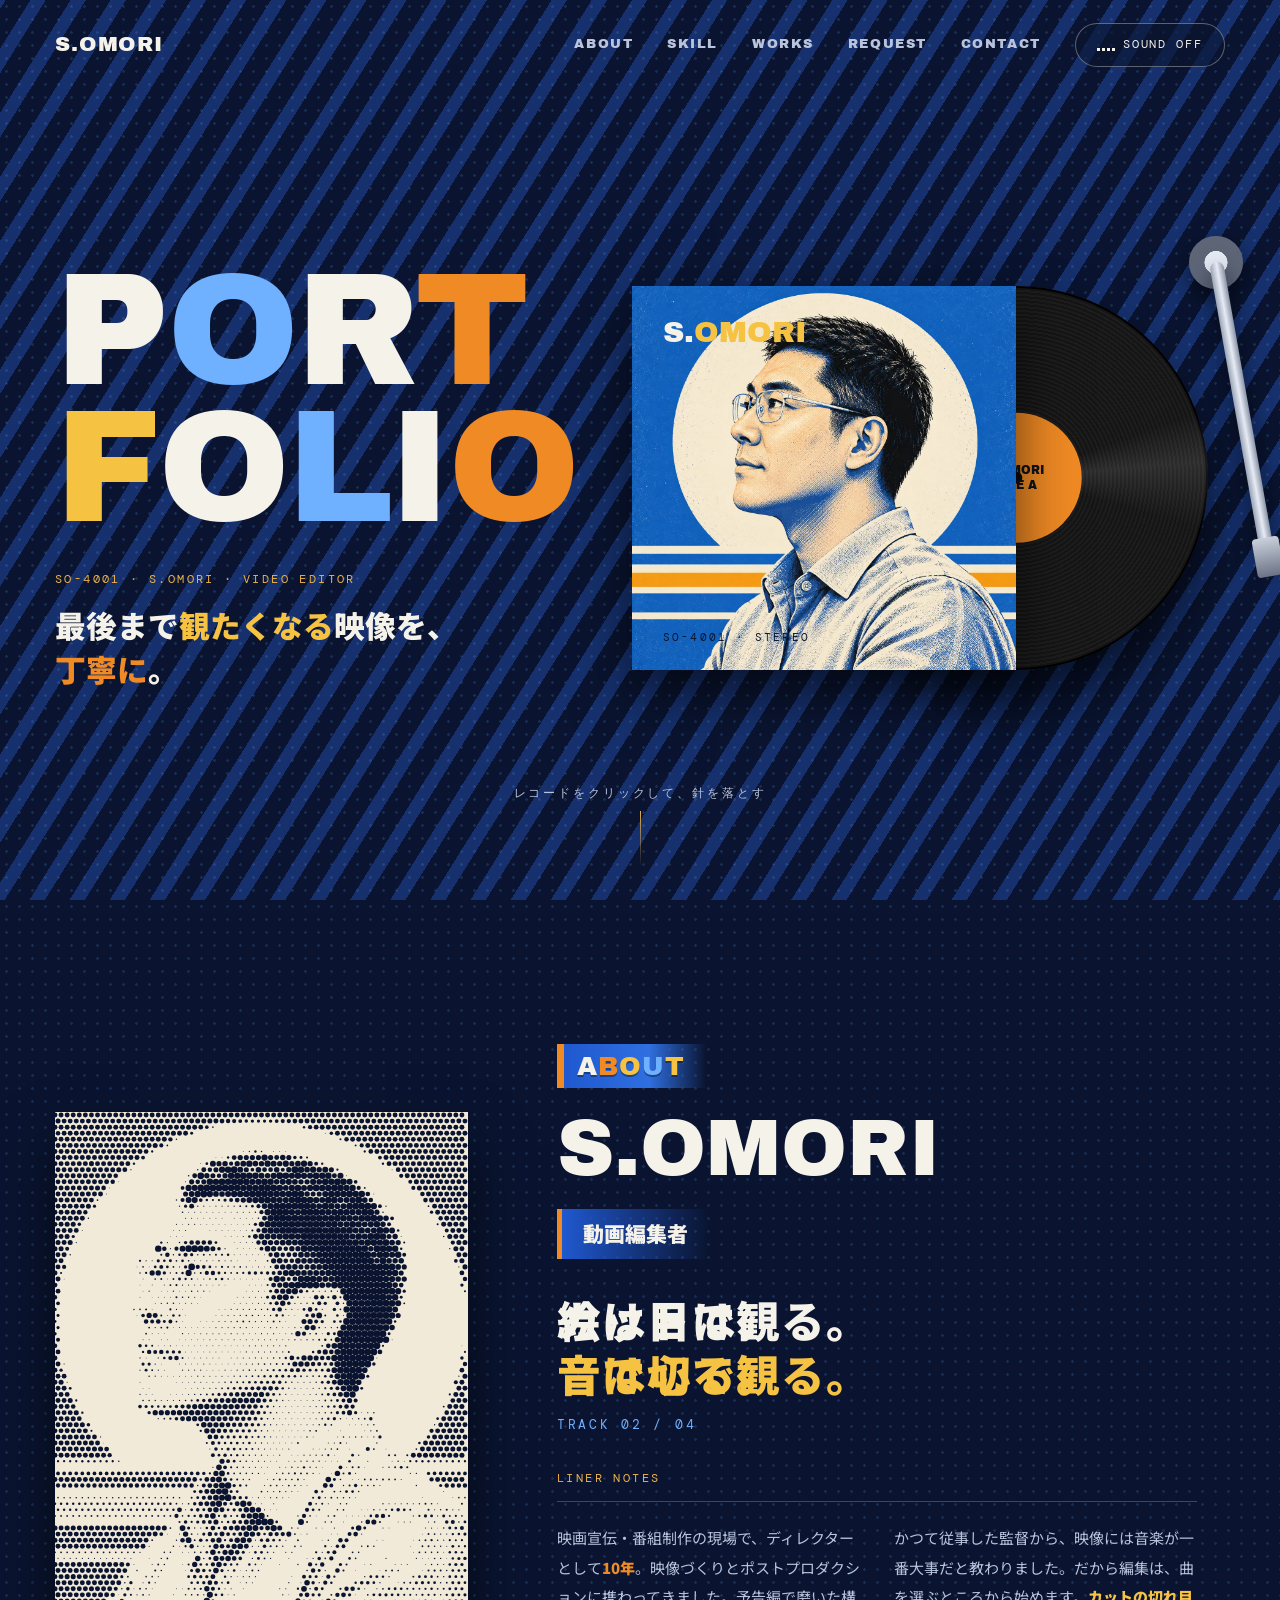
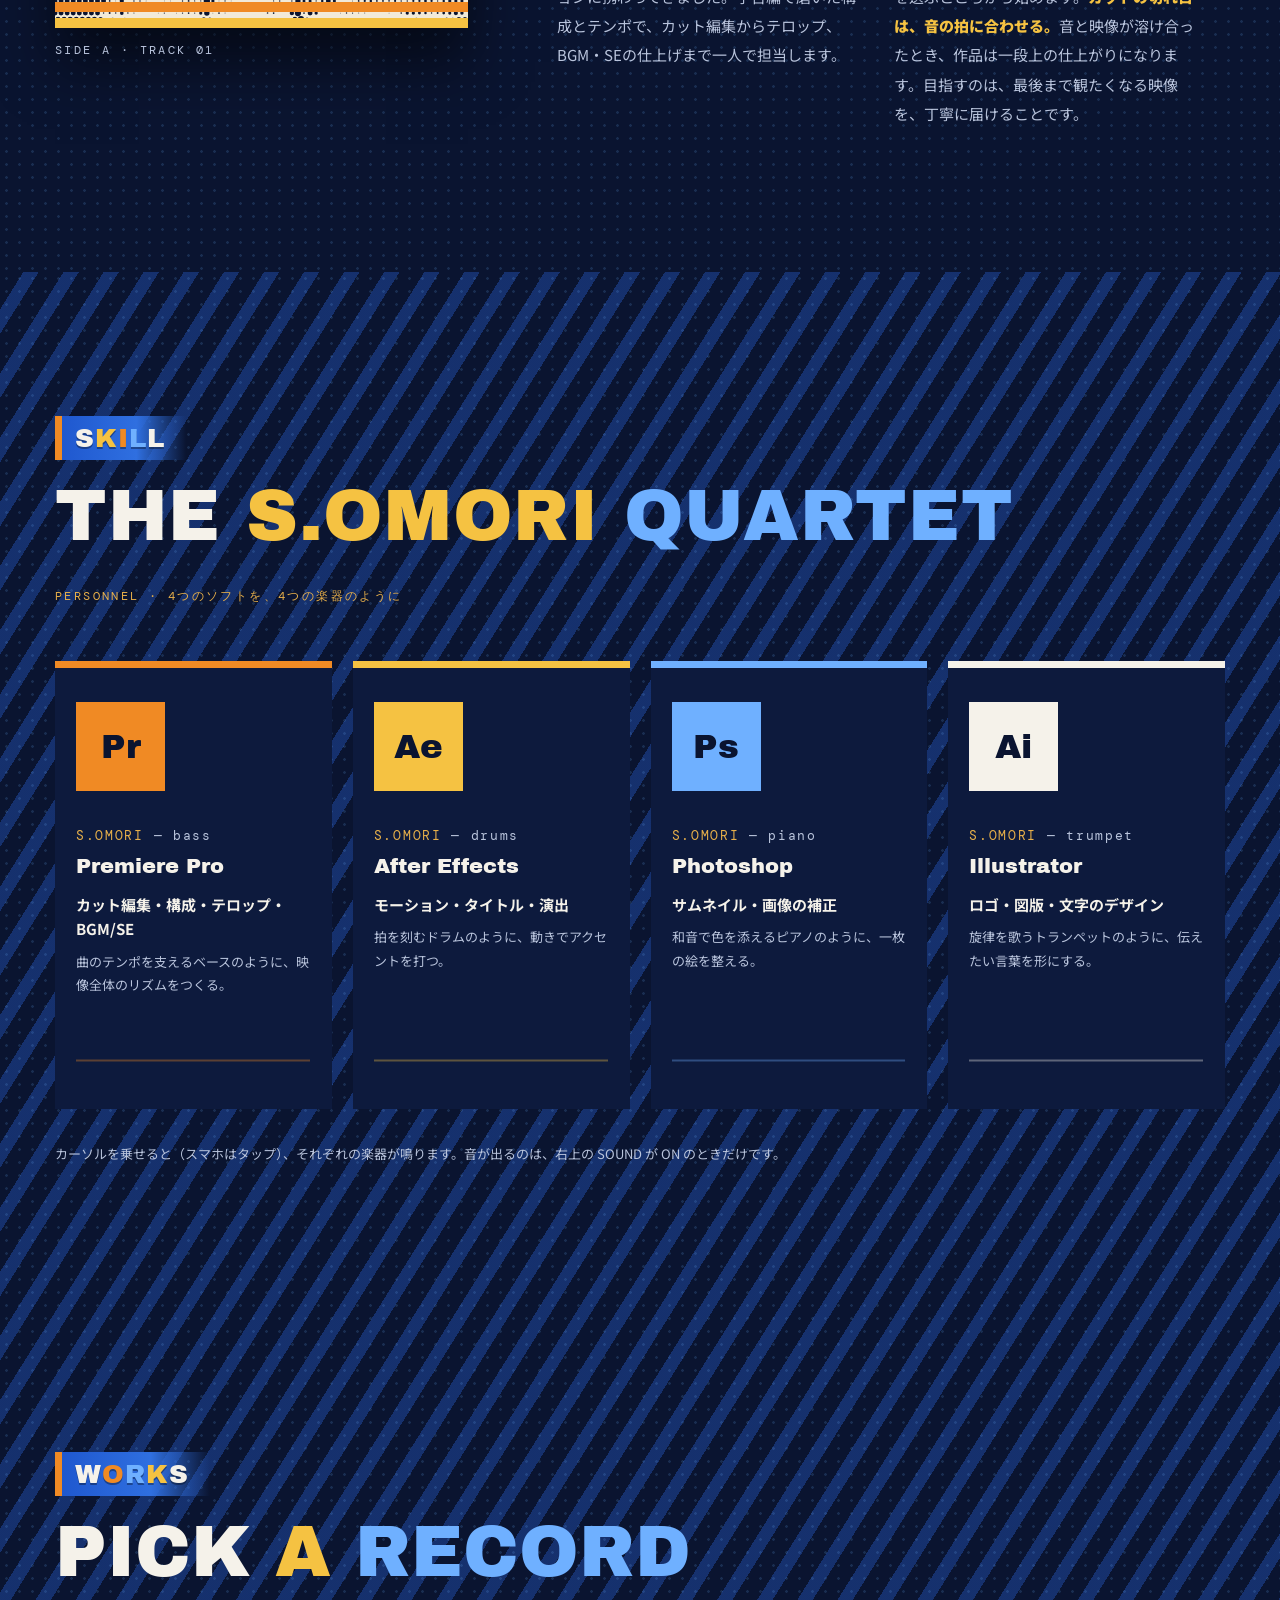
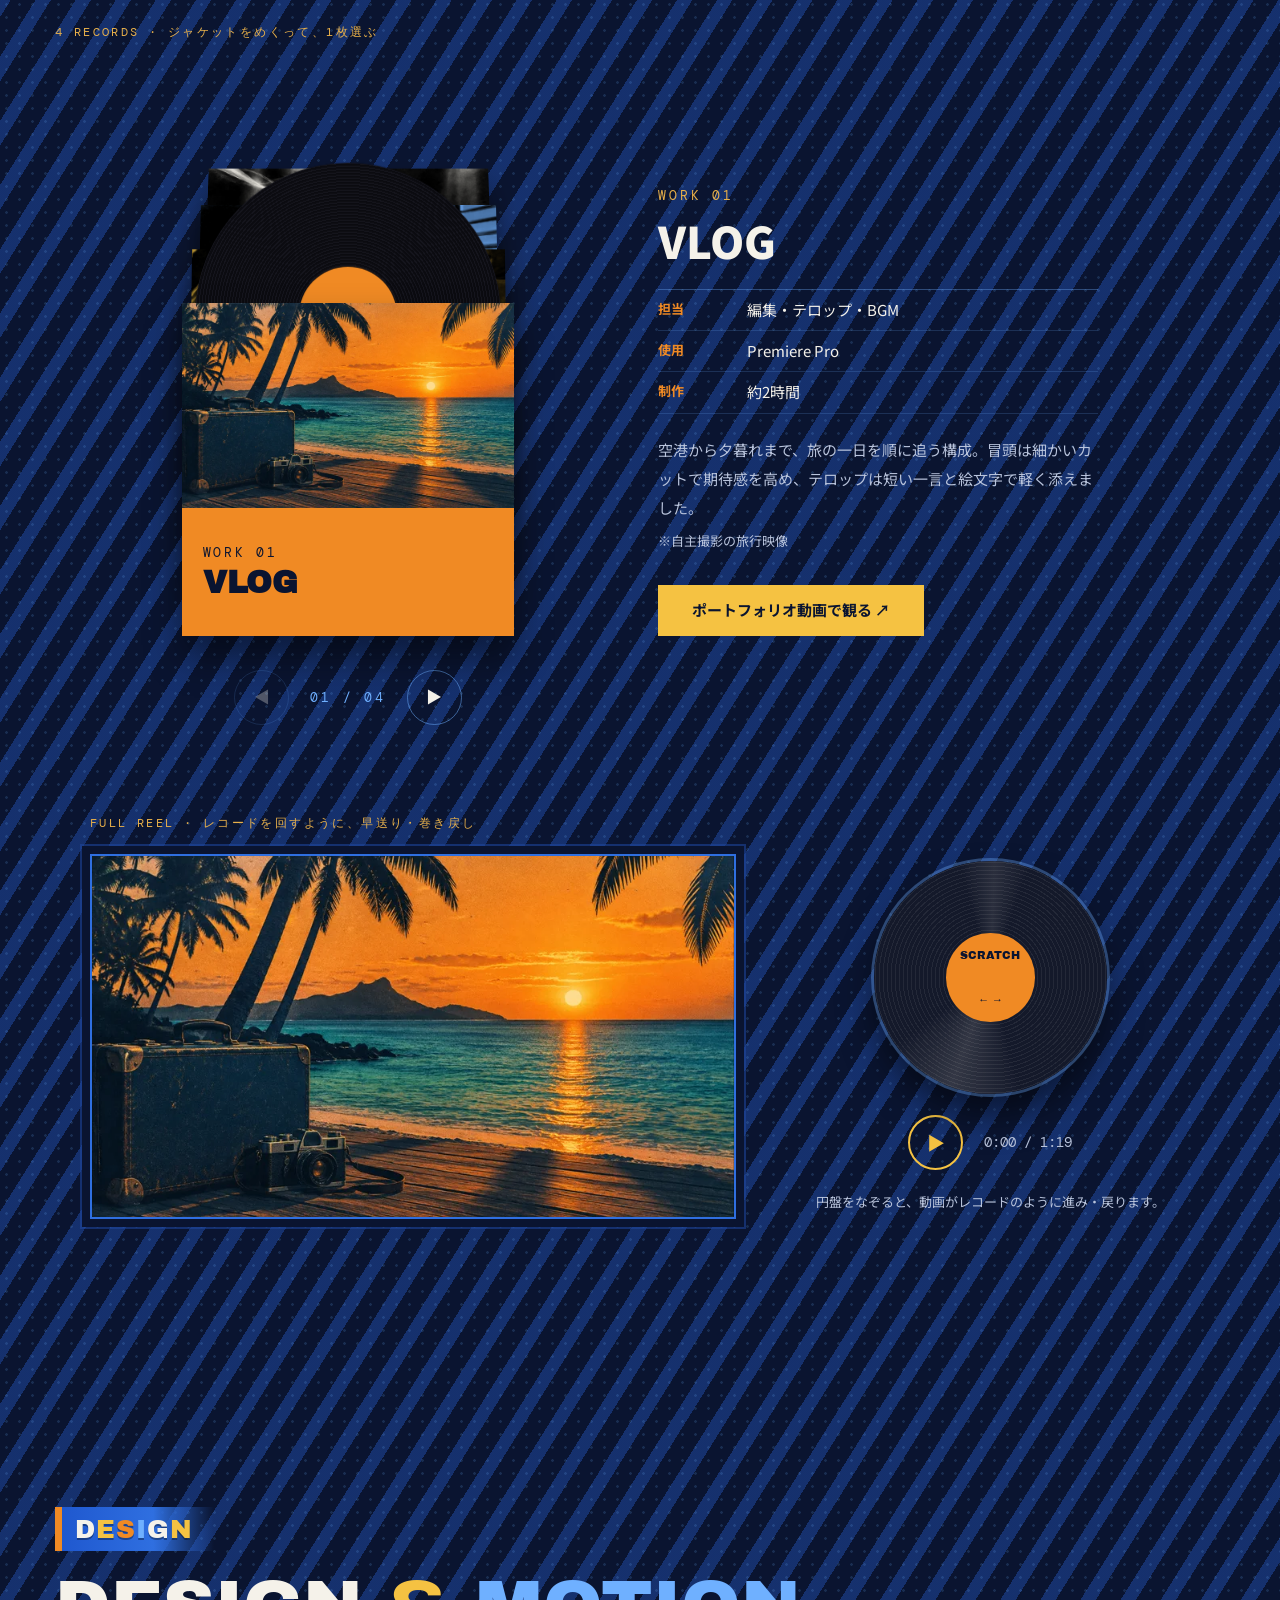
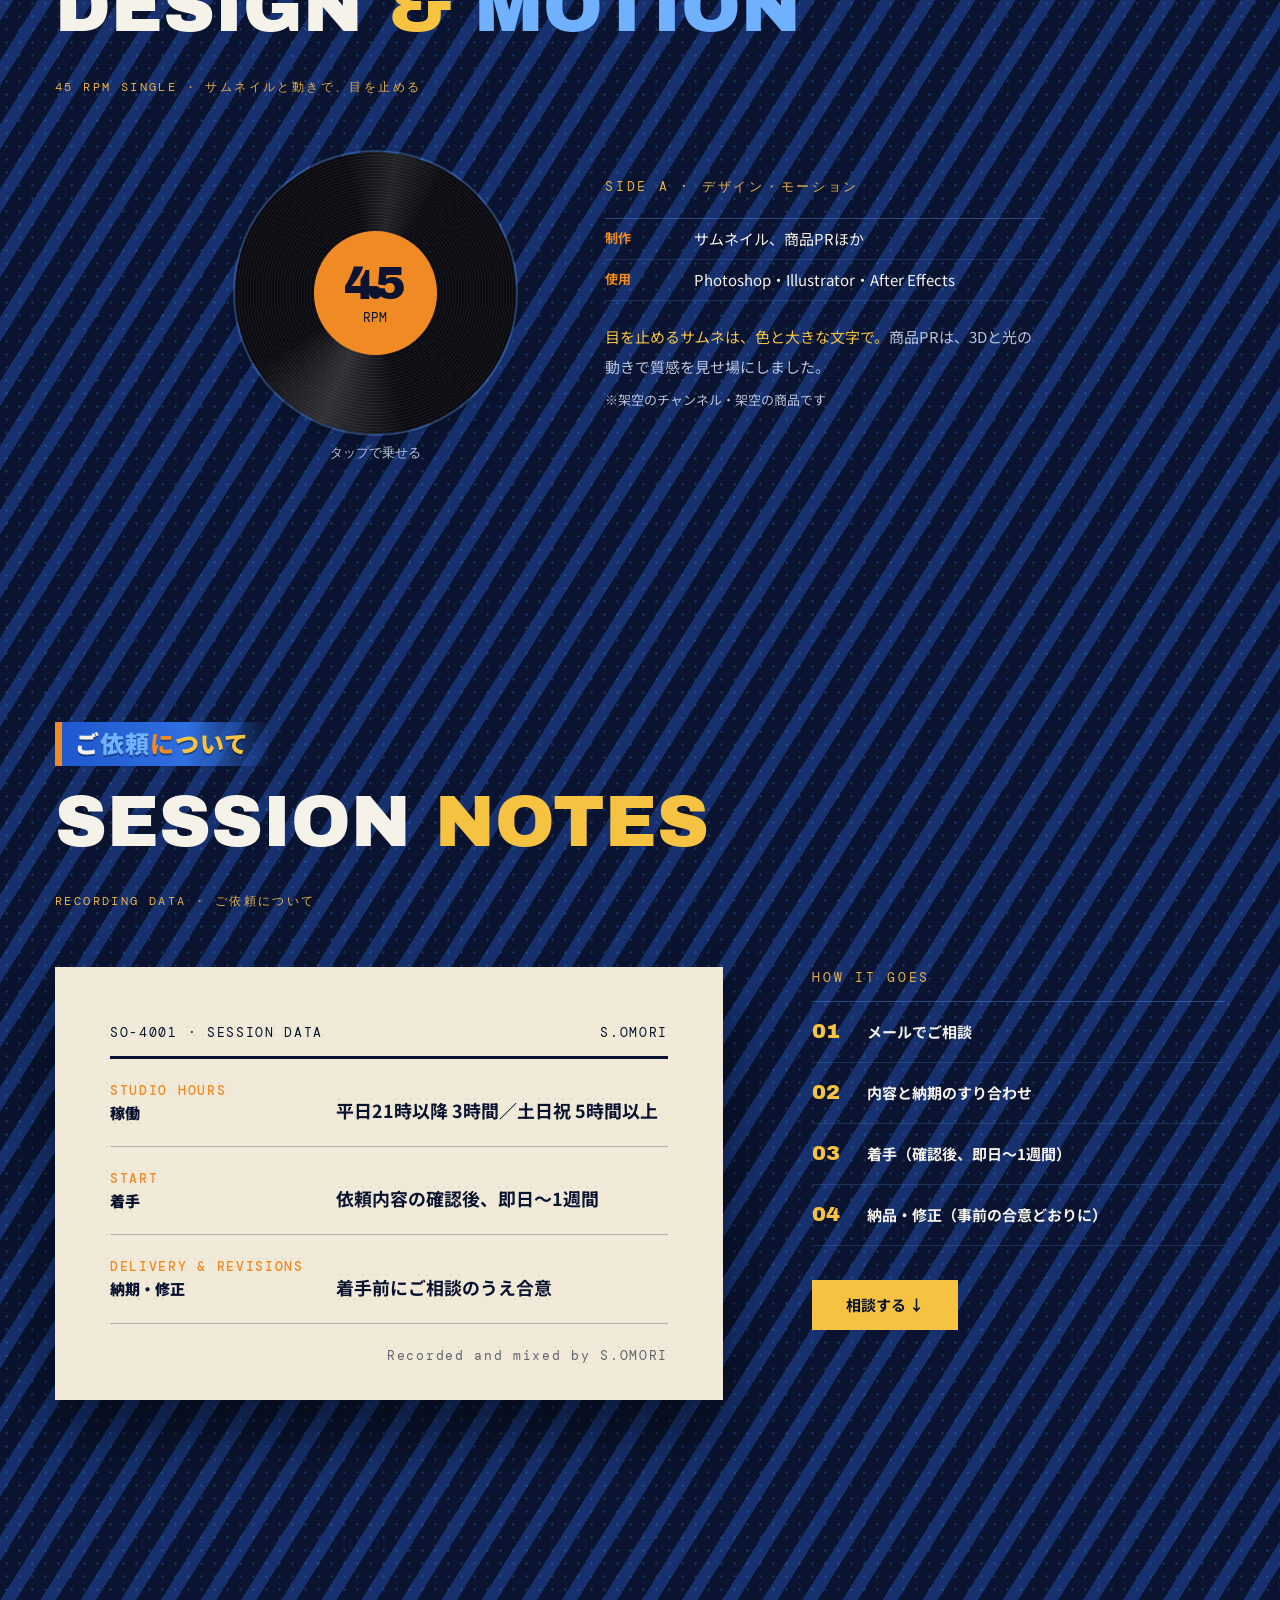
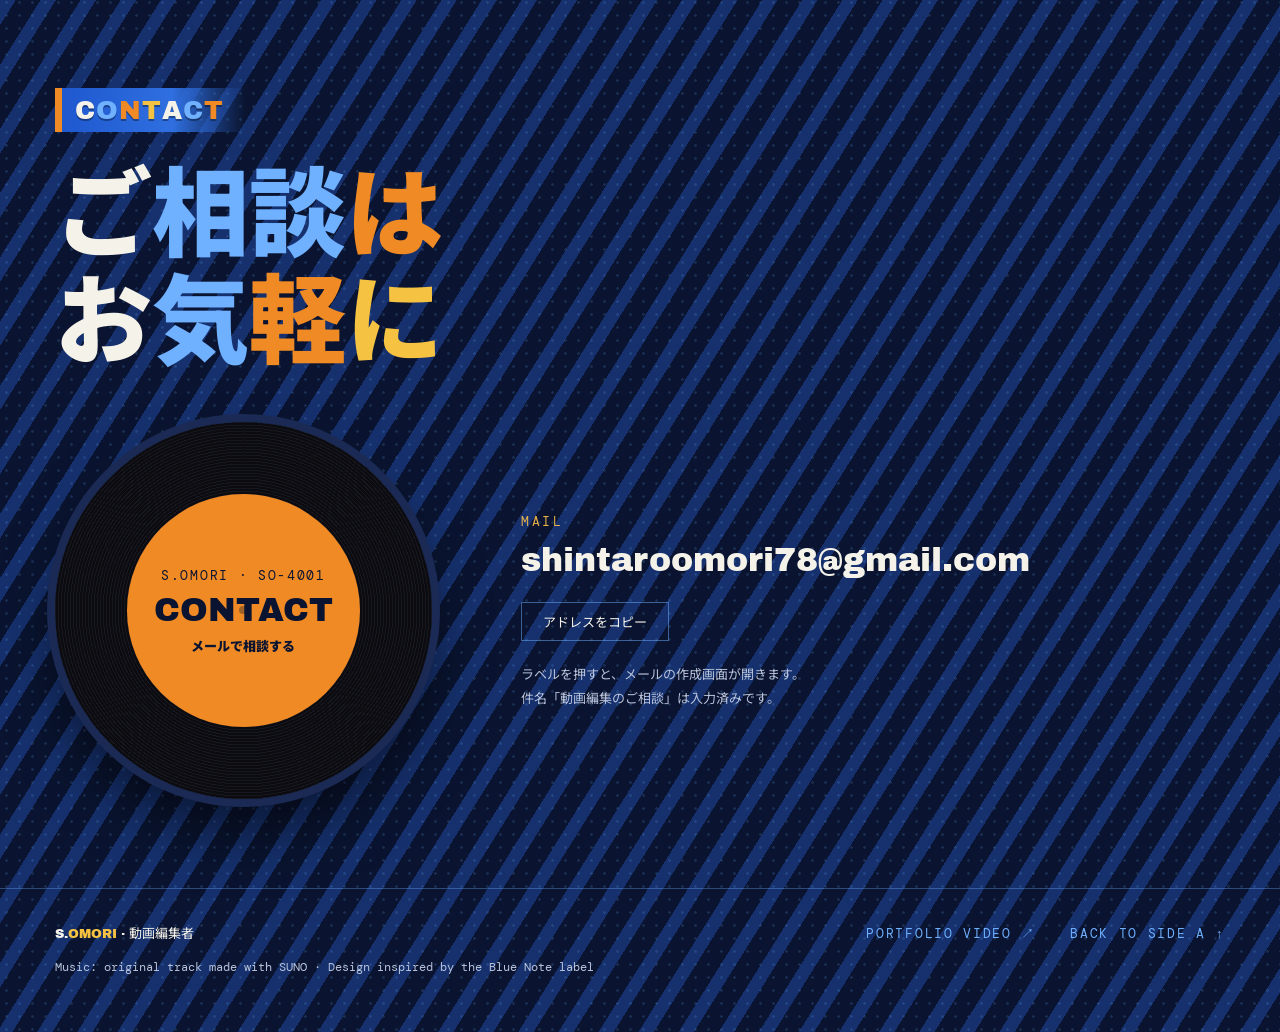
==== needle/index.html @ 0d4b5bd5 "needle: add CONTACT, a record label that turns once and opens the mail Co-Authored-By: Claude Opus 5" ====
<!doctype html>
<html lang="ja">
<head>
  <meta charset="utf-8">
  <meta name="viewport" content="width=device-width, initial-scale=1">
  <title>S.OMORI — Drop the Needle</title>
  <meta name="description" content="動画編集者 S.OMORI のポートフォリオ。針を落として、音楽と一緒にご覧ください。">
  <link rel="preconnect" href="https://fonts.googleapis.com">
  <link rel="preconnect" href="https://fonts.gstatic.com" crossorigin>
  <link href="https://fonts.googleapis.com/css2?family=Archivo+Black&family=Noto+Sans+JP:wght@500;700;900&family=DM+Mono:wght@500&display=swap" rel="stylesheet">
  <link rel="stylesheet" href="styles.css">
  <script type="module" src="needle.js"></script>
</head>
<body>

  <header class="site-header">
    <a class="logo" href="#top">S.OMORI</a>
    <nav class="nav" aria-label="セクション">
      <a href="#about">ABOUT</a>
      <a href="#skills">SKILL</a>
      <a href="#works">WORKS</a>
      <a href="#request">REQUEST</a>
      <a href="#contact">CONTACT</a>
    </nav>
    <button class="sound" type="button" aria-pressed="false" aria-label="音楽を再生">
      <span class="sound-bars" aria-hidden="true"><i></i><i></i><i></i><i></i></span>
      <span class="sound-label">SOUND OFF</span>
    </button>
  </header>

  <main id="top">
    <section class="hero" aria-labelledby="hero-title">
      <div class="hero-copy">
        <h1 class="title" id="hero-title" aria-label="PORTFOLIO">
          <span class="row">
            <span class="ch w">P</span><span class="ch s">O</span><span class="ch w">R</span><span class="ch o">T</span>
          </span>
          <span class="row">
            <span class="ch y">F</span><span class="ch w">O</span><span class="ch s">L</span><span class="ch w">I</span><span class="ch o">O</span>
          </span>
        </h1>
        <p class="catalog">SO-4001 · S.OMORI · VIDEO EDITOR</p>
        <p class="tagline"><span class="phrase">最後まで</span><span class="phrase y">観たくなる</span><span class="phrase">映像を、</span><span class="phrase"><span class="o">丁寧に</span>。</span></p>
      </div>

      <div class="deck">
        <button class="record" type="button" aria-label="針を落として音楽を再生">
          <span class="vinyl" aria-hidden="true">
            <span class="grooves"></span>
            <span class="label">S.OMORI<br>SIDE A</span>
          </span>
        </button>

        <div class="sleeve" aria-hidden="true">
          <img src="images/portrait.webp" alt="" width="1254" height="1254">
          <span class="sleeve-name"><span class="w">S.</span><span class="y">OMORI</span></span>
          <span class="sleeve-cat">SO-4001 · STEREO</span>
        </div>

        <div class="tonearm" aria-hidden="true">
          <span class="pivot"></span>
          <span class="arm"><span class="head"></span></span>
        </div>
      </div>

      <p class="cue" aria-live="polite">
        <span class="cue-text">レコードをクリックして、針を落とす</span>
        <span class="cue-line" aria-hidden="true"></span>
      </p>
    </section>

        <section id="about" class="about" aria-labelledby="about-title">
      <div class="halftone-wrap">
        <canvas class="halftone" role="img" aria-label="S.OMORIの肖像（網点で描いたもの）"></canvas>
        <p class="side">SIDE A · TRACK 01</p>
      </div>
      <div class="about-copy">
        <p class="tag" aria-hidden="true"><span class="w">A</span><span class="o">B</span><span class="y">O</span><span class="s">U</span><span class="y">T</span></p>
        <h2 class="name" id="about-title">S.OMORI</h2>
        <p class="role">動画編集者</p>
        <div class="credo">
          <ol class="credo-lines">
            <li class="is-on"><span class="w">カットは、</span><span class="y">音で切る。</span></li>
            <li><span class="w">絵は目で観る。</span><span class="y">音は心で観る。</span></li>
            <li><span class="w">音が鳴った瞬間、</span><span class="y">映像は動き出す。</span></li>
            <li><span class="w">いい映像は、</span><span class="y">目を閉じても伝わる。</span></li>
          </ol>
          <p class="credo-count" aria-hidden="true">TRACK <span class="credo-now">01</span> / 04</p>
        </div>
        <p class="catalog">LINER NOTES</p>
        <div class="notes">
          <p>映画宣伝・番組制作の現場で、ディレクターとして<strong class="o">10年</strong>。映像づくりとポストプロダクションに携わってきました。予告編で磨いた構成とテンポで、カット編集からテロップ、BGM・SEの仕上げまで一人で担当します。</p>
          <p>かつて従事した監督から、映像には音楽が一番大事だと教わりました。だから編集は、曲を選ぶところから始めます。<strong class="y">カットの切れ目は、音の拍に合わせる。</strong>音と映像が溶け合ったとき、作品は一段上の仕上がりになります。目指すのは、最後まで観たくなる映像を、丁寧に届けることです。</p>
        </div>
      </div>
    </section>
    <section id="skills" class="quartet" aria-labelledby="quartet-title">
      <p class="tag" aria-hidden="true"><span class="w">S</span><span class="y">K</span><span class="o">I</span><span class="s">L</span><span class="w">L</span></p>
      <h2 class="quartet-title" id="quartet-title"><span class="w">THE</span> <span class="y">S.OMORI</span> <span class="s">QUARTET</span></h2>
      <p class="catalog">PERSONNEL · 4つのソフトを、4つの楽器のように</p>

      <ul class="players">
        <li class="player" tabindex="0" data-voice="bass">
          <span class="badge">Pr</span>
          <span class="credit">S.OMORI <span class="instr">— bass</span></span>
          <span class="tool">Premiere Pro</span>
          <span class="part">カット編集・構成・テロップ・BGM/SE</span>
          <span class="part-note">曲のテンポを支えるベースのように、映像全体のリズムをつくる。</span>
          <canvas class="wave" aria-hidden="true"></canvas>
        </li>
        <li class="player" tabindex="0" data-voice="drums">
          <span class="badge">Ae</span>
          <span class="credit">S.OMORI <span class="instr">— drums</span></span>
          <span class="tool">After Effects</span>
          <span class="part">モーション・タイトル・演出</span>
          <span class="part-note">拍を刻むドラムのように、動きでアクセントを打つ。</span>
          <canvas class="wave" aria-hidden="true"></canvas>
        </li>
        <li class="player" tabindex="0" data-voice="piano">
          <span class="badge">Ps</span>
          <span class="credit">S.OMORI <span class="instr">— piano</span></span>
          <span class="tool">Photoshop</span>
          <span class="part">サムネイル・画像の補正</span>
          <span class="part-note">和音で色を添えるピアノのように、一枚の絵を整える。</span>
          <canvas class="wave" aria-hidden="true"></canvas>
        </li>
        <li class="player" tabindex="0" data-voice="horn">
          <span class="badge">Ai</span>
          <span class="credit">S.OMORI <span class="instr">— trumpet</span></span>
          <span class="tool">Illustrator</span>
          <span class="part">ロゴ・図版・文字のデザイン</span>
          <span class="part-note">旋律を歌うトランペットのように、伝えたい言葉を形にする。</span>
          <canvas class="wave" aria-hidden="true"></canvas>
        </li>
      </ul>
      <p class="quartet-hint">カーソルを乗せると（スマホはタップ）、それぞれの楽器が鳴ります。音が出るのは、右上の SOUND が ON のときだけです。</p>
    </section>
    <section id="works" class="works" aria-labelledby="works-title">
      <p class="tag" aria-hidden="true"><span class="w">W</span><span class="o">O</span><span class="s">R</span><span class="y">K</span><span class="w">S</span></p>
      <h2 class="works-title" id="works-title"><span class="w">PICK</span> <span class="y">A</span> <span class="s">RECORD</span></h2>
      <p class="catalog">4 RECORDS · ジャケットをめくって、1枚選ぶ</p>

      <div class="works-body">
        <div class="crate">
          <div class="bin" tabindex="0" aria-label="作品のレコード棚。左右の矢印キーでめくれます">
          <button class="jacket" type="button" style="--c: var(--orange)" aria-controls="work-info" aria-label="WORK 01 VLOGを選ぶ">
            <span class="disc" aria-hidden="true"><span class="disc-label">01</span></span>
            <span class="jacket-face">
              <span class="jacket-art"><img src="images/work-01.webp" alt="" width="800" height="494" loading="lazy"></span>
              <span class="jacket-type"><span class="jacket-no">WORK 01</span><span class="jacket-title">VLOG</span></span>
            </span>
          </button>
          <button class="jacket" type="button" style="--c: var(--yellow)" aria-controls="work-info" aria-label="WORK 02 縦型ショートを選ぶ">
            <span class="disc" aria-hidden="true"><span class="disc-label">02</span></span>
            <span class="jacket-face">
              <span class="jacket-art"><img src="images/work-02.webp" alt="" width="800" height="494" loading="lazy"></span>
              <span class="jacket-type"><span class="jacket-no">WORK 02</span><span class="jacket-title">縦型ショート</span></span>
            </span>
          </button>
          <button class="jacket" type="button" style="--c: var(--sky)" aria-controls="work-info" aria-label="WORK 03 ビジネス解説を選ぶ">
            <span class="disc" aria-hidden="true"><span class="disc-label">03</span></span>
            <span class="jacket-face">
              <span class="jacket-art"><img src="images/work-03.webp" alt="" width="800" height="494" loading="lazy"></span>
              <span class="jacket-type"><span class="jacket-no">WORK 03</span><span class="jacket-title">ビジネス解説</span></span>
            </span>
          </button>
          <button class="jacket" type="button" style="--c: var(--white)" aria-controls="work-info" aria-label="SIDE B Fuuを選ぶ">
            <span class="disc" aria-hidden="true"><span class="disc-label">B</span></span>
            <span class="jacket-face">
              <span class="jacket-art"><img src="images/work-04.webp" alt="" width="800" height="494" loading="lazy"></span>
              <span class="jacket-type"><span class="jacket-no">SIDE B · MUSIC</span><span class="jacket-title">Fuu</span></span>
            </span>
          </button>
          </div>
          <div class="crate-nav">
            <button class="crate-btn" type="button" data-step="-1" aria-label="前の作品">◀</button>
            <p class="crate-count" aria-hidden="true"><span class="crate-now">01</span> / 04</p>
            <button class="crate-btn" type="button" data-step="1" aria-label="次の作品">▶</button>
          </div>
        </div>

        <div class="work-info" id="work-info" aria-live="polite">
          <article class="work">
            <p class="work-no">WORK 01</p>
            <h3 class="work-title">VLOG</h3>
            <dl class="work-meta">
              <div><dt>担当</dt><dd>編集・テロップ・BGM</dd></div>
              <div><dt>使用</dt><dd>Premiere Pro</dd></div>
              <div><dt>制作</dt><dd>約2時間</dd></div>
            </dl>
            <p class="work-comment">空港から夕暮れまで、旅の一日を順に追う構成。冒頭は細かいカットで期待感を高め、テロップは短い一言と絵文字で軽く添えました。</p>
            <p class="work-note">※自主撮影の旅行映像</p>
            <a class="work-link" href="https://youtu.be/6_9yEwsXHRM" target="_blank" rel="noopener">ポートフォリオ動画で観る ↗</a>
          </article>
          <article class="work" hidden>
            <p class="work-no">WORK 02</p>
            <h3 class="work-title">縦型ショート</h3>
            <dl class="work-meta">
              <div><dt>担当</dt><dd>編集・テロップ・SE</dd></div>
              <div><dt>使用</dt><dd>Premiere Pro・After Effects</dd></div>
              <div><dt>制作</dt><dd>約1時間</dd></div>
            </dl>
            <p class="work-comment">冒頭で結果を見せ、約3秒ごとにカットを切り替えて離脱を防ぐ構成。字幕は大きく、動きに合わせた効果音で目を止めます。</p>
            <p class="work-note">※架空のチャンネルです</p>
            <a class="work-link" href="https://youtu.be/6_9yEwsXHRM" target="_blank" rel="noopener">ポートフォリオ動画で観る ↗</a>
          </article>
          <article class="work" hidden>
            <p class="work-no">WORK 03</p>
            <h3 class="work-title">ビジネス解説</h3>
            <dl class="work-meta">
              <div><dt>担当</dt><dd>構成・図解・編集・テロップ</dd></div>
              <div><dt>使用</dt><dd>Photoshop・Premiere Pro</dd></div>
              <div><dt>制作</dt><dd>約1時間</dd></div>
            </dl>
            <p class="work-comment">結論→3つのポイント→まとめの順に、図を1つずつ動かして理解の負担を減らす設計。話者を画面に置き、信頼感と間を出しました。</p>
            <p class="work-note">※架空のチャンネルです／図解は自作</p>
            <a class="work-link" href="https://youtu.be/6_9yEwsXHRM" target="_blank" rel="noopener">ポートフォリオ動画で観る ↗</a>
          </article>
          <article class="work" hidden>
            <p class="work-no">SIDE B · MUSIC CHANNEL</p>
            <h3 class="work-title">Fuu</h3>
            <dl class="work-meta">
              <div><dt>内容</dt><dd>オリジナル楽曲の音楽チャンネル</dd></div>
              <div><dt>担当</dt><dd>運営・サムネイル・映像</dd></div>
            </dl>
            <p class="work-comment">曲ごとにサムネイルと映像を作り、公開しています。数を重ねながら、一覧で見たときの統一感を保つ型づくりを続けています。</p>
            <p class="work-note">※自分で運営しているチャンネルです</p>
            <a class="work-link" href="https://www.youtube.com/@fuu_music" target="_blank" rel="noopener">チャンネルを見る ↗</a>
          </article>
        </div>
      </div>

      <div class="reel" aria-labelledby="reel-title">
        <p class="catalog" id="reel-title">FULL REEL · レコードを回すように、早送り・巻き戻し</p>
        <div class="reel-body">
          <div class="reel-screen">
            <video class="reel-video" src="video/portfolio-web.mp4" preload="metadata" playsinline></video>
          </div>
          <div class="reel-deck">
            <div class="platter" role="slider" tabindex="0" aria-label="動画の再生位置。ドラッグ、または左右の矢印キーで早送り・巻き戻し" aria-valuemin="0" aria-valuemax="79" aria-valuenow="0">
              <span class="platter-disc" aria-hidden="true">
                <span class="platter-grooves"></span>
                <span class="platter-label">SCRATCH<br><i>←  →</i></span>
              </span>
            </div>
            <div class="reel-ctrl">
              <button class="reel-play" type="button" aria-label="動画を再生">▶</button>
              <span class="reel-time" aria-hidden="true"><span class="reel-now">0:00</span> / <span class="reel-len">1:19</span></span>
            </div>
            <p class="reel-hint">円盤をなぞると、動画がレコードのように進み・戻ります。</p>
          </div>
        </div>
      </div>
    </section>
    <section id="design" class="single" aria-labelledby="single-title">
      <p class="tag" aria-hidden="true"><span class="w">D</span><span class="y">E</span><span class="o">S</span><span class="s">I</span><span class="w">G</span><span class="y">N</span></p>
      <h2 class="single-title" id="single-title"><span class="w">DESIGN</span> <span class="y">&amp;</span> <span class="s">MOTION</span></h2>
      <p class="catalog">45 RPM SINGLE · サムネイルと動きで、目を止める</p>

      <div class="single-body">
        <button class="single-record" type="button" aria-pressed="false" aria-label="シングル盤を乗せて回す">
          <span class="single-shadow" aria-hidden="true"></span>
          <span class="single-disc" aria-hidden="true">
            <span class="single-grooves"></span>
            <span class="single-label"><span class="single-45">45</span><span class="single-rpm">RPM</span><span class="single-hole"></span></span>
          </span>
          <span class="single-cue" aria-hidden="true">タップで乗せる</span>
        </button>

        <div class="single-info">
          <p class="work-no">SIDE A · デザイン・モーション</p>
          <dl class="work-meta">
            <div><dt>制作</dt><dd>サムネイル、商品PRほか</dd></div>
            <div><dt>使用</dt><dd>Photoshop・Illustrator・After Effects</dd></div>
          </dl>
          <p class="work-comment"><span class="y">目を止めるサムネは、色と大きな文字で。</span>商品PRは、3Dと光の動きで質感を見せ場にしました。</p>
          <p class="work-note">※架空のチャンネル・架空の商品です</p>
        </div>
      </div>
    </section>
    <section id="request" class="session" aria-labelledby="session-title">
      <p class="tag tag-jp" aria-hidden="true"><span class="w">ご</span><span class="s">依頼</span><span class="o">に</span><span class="y">ついて</span></p>
      <h2 class="session-title" id="session-title"><span class="w">SESSION</span> <span class="y">NOTES</span></h2>
      <p class="catalog">RECORDING DATA · ご依頼について</p>

      <div class="session-body">
        <div class="paper">
          <div class="paper-head" aria-hidden="true">
            <span>SO-4001 · SESSION DATA</span>
            <span>S.OMORI</span>
          </div>
          <dl class="paper-data">
            <div>
              <dt><span class="paper-en">STUDIO HOURS</span>稼働</dt>
              <dd>平日21時以降 3時間／土日祝 5時間以上</dd>
            </div>
            <div>
              <dt><span class="paper-en">START</span>着手</dt>
              <dd>依頼内容の確認後、即日〜1週間</dd>
            </div>
            <div>
              <dt><span class="paper-en">DELIVERY &amp; REVISIONS</span>納期・修正</dt>
              <dd>着手前にご相談のうえ合意</dd>
            </div>
          </dl>
          <p class="paper-foot">Recorded and mixed by S.OMORI</p>
        </div>

        <div class="session-flow">
          <p class="work-no">HOW IT GOES</p>
          <ol class="flow">
            <li><span class="flow-no">01</span><span class="flow-text">メールでご相談</span></li>
            <li><span class="flow-no">02</span><span class="flow-text">内容と納期のすり合わせ</span></li>
            <li><span class="flow-no">03</span><span class="flow-text">着手（確認後、即日〜1週間）</span></li>
            <li><span class="flow-no">04</span><span class="flow-text">納品・修正（事前の合意どおりに）</span></li>
          </ol>
          <a class="work-link" href="#contact">相談する ↓</a>
        </div>
      </div>
    </section>
    <section id="contact" class="contact" aria-labelledby="contact-title">
      <p class="tag" aria-hidden="true"><span class="w">C</span><span class="s">O</span><span class="o">N</span><span class="y">T</span><span class="w">A</span><span class="s">C</span><span class="o">T</span></p>
      <h2 class="contact-title" id="contact-title">
        <span class="contact-row"><span class="w">ご</span><span class="s">相談</span><span class="o">は</span></span>
        <span class="contact-row"><span class="w">お</span><span class="s">気</span><span class="o">軽</span><span class="y">に</span></span>
      </h2>

      <div class="contact-body">
        <a class="label-btn" href="mailto:shintaroomori78@gmail.com?subject=%E5%8B%95%E7%94%BB%E7%B7%A8%E9%9B%86%E3%81%AE%E3%81%94%E7%9B%B8%E8%AB%87" aria-label="メールで相談する（メールの作成画面が開きます）">
          <span class="label-disc" aria-hidden="true">
            <span class="label-face">
              <span class="label-top">S.OMORI · SO-4001</span>
              <span class="label-main">CONTACT</span>
              <span class="label-sub">メールで相談する</span>
              <span class="label-hole"></span>
            </span>
          </span>
        </a>

        <div class="contact-info">
          <p class="work-no">MAIL</p>
          <p class="contact-mail">shintaroomori78@gmail.com</p>
          <button class="contact-copy" type="button">アドレスをコピー</button>
          <p class="contact-note">ラベルを押すと、メールの作成画面が開きます。<br>件名「動画編集のご相談」は入力済みです。</p>
        </div>
      </div>
    </section>
  </main>

  <footer class="site-footer">
    <p class="footer-name"><span class="w">S.</span><span class="y">OMORI</span> · 動画編集者</p>
    <p class="footer-links">
      <a href="https://youtu.be/6_9yEwsXHRM" target="_blank" rel="noopener">PORTFOLIO VIDEO ↗</a>
      <a href="#top">BACK TO SIDE A ↑</a>
    </p>
    <p class="footer-credit">Music: original track made with SUNO · Design inspired by the Blue Note label</p>
  </footer>

</body>
</html>
---- needle/styles.css ----
/* S.OMORI — Drop the Needle
   Classic: Blue Note sleeve, vinyl, tonearm. Advanced: Web Audio drives the motion.
   Letter colours are the portfolio video's own. Spacing on the golden ratio:
   8 · 13 · 21 · 34 · 55 · 89 · 144 px */

:root {
  --navy: #0a1430;
  --stripe: rgba(31, 72, 160, 0.55);
  --blue: #2f6fe0;
  --white: #f5f2ea;
  --orange: #f08a24;
  --yellow: #f5c242;
  --sky: #6fb0ff;
  --gold: #e8b04a;
  --sub: #b9c4dc;

  --s1: 8px;
  --s2: 13px;
  --s3: 21px;
  --s4: 34px;
  --s5: 55px;
  --s6: 89px;
  --s7: 144px;

  --latin: "Archivo Black", "Noto Sans JP", sans-serif;
  --jp: "Noto Sans JP", sans-serif;
  --mono: "DM Mono", monospace;

  /* 0..1, written by needle.js from the bass of the playing track */
  --beat: 0;
  --size: clamp(240px, 30vw, 440px);
}

*,
*::before,
*::after {
  box-sizing: border-box;
}

html {
  scroll-behavior: smooth;
}

body {
  margin: 0;
  min-height: 100vh;
  color: var(--white);
  font-family: var(--jp);
  line-height: 1.618;
  overflow-x: hidden;
  background:
    radial-gradient(circle, rgba(111, 176, 255, 0.16) 1px, transparent 1.6px) 0 0 / 13px 13px,
    repeating-linear-gradient(-58deg, transparent 0 21px, var(--stripe) 21px 34px),
    var(--navy);
}

img {
  display: block;
  max-width: 100%;
  height: auto;
}

button {
  font: inherit;
  color: inherit;
}

.w { color: var(--white); }
.o { color: var(--orange); }
.y { color: var(--yellow); }
.s { color: var(--sky); }

/* ---------- Header ---------- */
.site-header {
  position: fixed;
  inset: 0 0 auto 0;
  z-index: 20;
  display: flex;
  align-items: center;
  gap: var(--s4);
  padding: var(--s3) var(--s5);
}

.logo {
  margin-right: auto;
  font-family: var(--latin);
  font-size: 21px;
  letter-spacing: 0.04em;
  color: var(--white);
  text-decoration: none;
}

.nav {
  display: flex;
  gap: var(--s4);
}

.nav a {
  font-family: var(--latin);
  font-size: 13px;
  letter-spacing: 0.12em;
  color: var(--sub);
  text-decoration: none;
  padding: var(--s2) 0;
}

.nav a:hover,
.nav a:focus-visible {
  color: var(--orange);
}

/* Sound switch: always visible, off until the needle drops */
.sound {
  display: inline-flex;
  align-items: center;
  gap: var(--s1);
  min-height: 44px;
  padding: 0 var(--s3);
  border: 1px solid rgba(245, 242, 234, 0.35);
  border-radius: 999px;
  background: rgba(10, 20, 48, 0.6);
  font-family: var(--mono);
  font-size: 12px;
  letter-spacing: 0.16em;
  cursor: pointer;
}

.sound[aria-pressed="true"] {
  border-color: var(--orange);
  color: var(--orange);
}

.sound-bars {
  display: inline-flex;
  align-items: flex-end;
  gap: 2px;
  height: 13px;
}

.sound-bars i {
  width: 3px;
  height: 3px;
  background: currentColor;
  transition: height 0.08s linear;
}

.sound[aria-pressed="true"] .sound-bars i:nth-child(1) { height: calc(3px + var(--beat) * 10px); }
.sound[aria-pressed="true"] .sound-bars i:nth-child(2) { height: calc(5px + var(--beat) * 8px); }
.sound[aria-pressed="true"] .sound-bars i:nth-child(3) { height: calc(3px + var(--beat) * 9px); }
.sound[aria-pressed="true"] .sound-bars i:nth-child(4) { height: calc(4px + var(--beat) * 6px); }

/* ---------- Hero ---------- */
.hero {
  position: relative;
  min-height: 100vh;
  min-height: 100svh;
  display: grid;
  grid-template-columns: 1fr 1fr;
  align-items: center;
  gap: var(--s5);
  padding: var(--s7) var(--s5) var(--s6);
  /* the resting tonearm and the record's shadow reach past the deck */
  overflow-x: clip;
}

/* Title: Blue Note-sized letters, each dropped in and playable like a key */
.title {
  margin: 0;
  font-family: var(--latin);
  font-weight: 400;
  font-size: clamp(72px, 12.4vw, 178px);
  line-height: 0.86;
  letter-spacing: -0.02em;
}

.row {
  display: block;
  white-space: nowrap;
}

.ch {
  display: inline-block;
  transform: translateY(calc(var(--beat) * -4px));
  transition: transform 0.45s cubic-bezier(0.34, 1.56, 0.64, 1);
  /* backwards only: once landed, the letter is free for hover and beat motion */
  animation: drop-in 0.9s cubic-bezier(0.34, 1.4, 0.64, 1) backwards;
  animation-delay: calc(var(--i, 0) * 70ms + 200ms);
}

.ch:hover {
  transform: translateY(0.08em);
  transition-duration: 0.12s;
}

@keyframes drop-in {
  from {
    opacity: 0;
    transform: translateY(-0.6em) rotate(-4deg);
  }
}

.catalog {
  margin: var(--s4) 0 0;
  font-family: var(--mono);
  font-size: 12px;
  letter-spacing: 0.2em;
  color: var(--gold);
}

.tagline {
  margin: var(--s2) 0 0;
  font-weight: 900;
  font-size: clamp(21px, 2.4vw, 34px);
  line-height: 1.45;
}

/* break lines only between phrases, never inside a word */
.phrase {
  display: inline-block;
}

/* ---------- Deck: sleeve, record, tonearm ---------- */
.deck {
  position: relative;
  justify-self: center;
  width: calc(var(--size) * 1.618);
  height: var(--size);
}

.sleeve {
  position: absolute;
  left: 0;
  top: 0;
  z-index: 2;
  width: var(--size);
  height: var(--size);
  overflow: hidden;
  background: #1f58cf;
  box-shadow: 0 var(--s3) var(--s5) rgba(0, 0, 0, 0.6);
  /* clicks on the sleeve reach the record tucked behind it */
  pointer-events: none;
}

.sleeve img {
  width: 100%;
  height: 100%;
  object-fit: cover;
}

.sleeve-name {
  position: absolute;
  left: 8%;
  top: 6%;
  font-family: var(--latin);
  font-size: calc(var(--size) * 0.077);
}

.sleeve-cat {
  position: absolute;
  left: 8%;
  bottom: 6%;
  font-family: var(--mono);
  font-size: 11px;
  letter-spacing: 0.2em;
  color: var(--navy);
}

.record {
  position: absolute;
  left: calc(var(--size) * 0.5);
  top: 0;
  z-index: 1;
  width: var(--size);
  height: var(--size);
  padding: 0;
  border: 0;
  border-radius: 50%;
  background: none;
  cursor: pointer;
  transition: transform 0.9s cubic-bezier(0.22, 1, 0.36, 1);
}

.record:focus-visible {
  outline: 3px solid var(--orange);
  outline-offset: 6px;
}

.is-playing .record {
  transform: translateX(calc(var(--size) * 0.12));
}

.vinyl {
  position: absolute;
  inset: 0;
  border-radius: 50%;
  background:
    repeating-radial-gradient(circle, #151515 0 2px, #1d1d1d 2px 4px),
    #121212;
  box-shadow: inset 0 0 0 2px #000, 0 var(--s4) var(--s5) rgba(0, 0, 0, 0.6);
}

/* light catching the grooves; it brightens on the beat */
.grooves {
  position: absolute;
  inset: 0;
  border-radius: 50%;
  background: conic-gradient(from 30deg,
    transparent 0 40deg, rgba(255, 255, 255, 0.14) 55deg, transparent 75deg 210deg,
    rgba(255, 255, 255, 0.1) 230deg, transparent 250deg);
  opacity: calc(0.7 + var(--beat) * 0.6);
}

.label {
  position: absolute;
  left: 50%;
  top: 50%;
  width: 34%;
  height: 34%;
  display: grid;
  place-items: center;
  text-align: center;
  border-radius: 50%;
  background: radial-gradient(circle, #0a0a0a 0 6%, var(--orange) 7%);
  font-family: var(--latin);
  font-size: calc(var(--size) * 0.03);
  line-height: 1.3;
  color: #10131c;
  transform: translate(-50%, -50%) scale(calc(1 + var(--beat) * 0.04));
}

.is-playing .vinyl {
  animation: spin 1.8s linear infinite;
}

@keyframes spin {
  to {
    transform: rotate(360deg);
  }
}

/* Tonearm: rests off the record, swings onto the grooves when playing */
.tonearm {
  position: absolute;
  left: calc(var(--size) * 1.52);
  top: calc(var(--size) * -0.06);
  z-index: 3;
  pointer-events: none;
}

.pivot {
  position: absolute;
  left: calc(var(--size) * -0.07);
  top: calc(var(--size) * -0.07);
  width: calc(var(--size) * 0.14);
  height: calc(var(--size) * 0.14);
  border-radius: 50%;
  background: radial-gradient(circle, #e6ebf5 0 30%, #5d6577 31% 100%);
  box-shadow: 0 var(--s1) var(--s3) rgba(0, 0, 0, 0.5);
}

.arm {
  position: absolute;
  left: calc(var(--size) * -0.018);
  top: 0;
  width: calc(var(--size) * 0.036);
  height: calc(var(--size) * 0.8);
  border-radius: var(--s1);
  background: linear-gradient(90deg, #9aa3b5, #e6ebf5, #8a93a5);
  box-shadow: 0 var(--s1) var(--s3) rgba(0, 0, 0, 0.5);
  transform-origin: 50% 0;
  transform: rotate(-10deg);
  transition: transform 1.2s cubic-bezier(0.22, 1, 0.36, 1);
}

.head {
  position: absolute;
  left: 50%;
  bottom: calc(var(--size) * -0.03);
  width: calc(var(--size) * 0.07);
  height: calc(var(--size) * 0.1);
  border-radius: 4px;
  background: linear-gradient(#c9cfdb, #6b7385);
  transform: translateX(-50%);
}

.is-playing .arm {
  transform: rotate(18deg);
}

/* ---------- Cue ---------- */
.cue {
  position: absolute;
  left: 0;
  right: 0;
  bottom: var(--s4);
  margin: 0;
  display: flex;
  flex-direction: column;
  align-items: center;
  gap: var(--s1);
  font-family: var(--mono);
  font-size: 12px;
  letter-spacing: 0.24em;
  color: var(--sub);
}

.cue-line {
  width: 1px;
  height: var(--s5);
  background: linear-gradient(var(--gold), transparent);
  animation: cue 2.6s ease-in-out infinite;
  transform-origin: top;
}

@keyframes cue {
  0%, 100% { transform: scaleY(0.4); opacity: 0.5; }
  50% { transform: scaleY(1); opacity: 1; }
}

.placeholder {
  min-height: 61.8vh;
}

/* ---------- Chapter tag (portfolio video style) ---------- */
.tag {
  display: inline-flex;
  align-items: center;
  height: 44px;
  margin: 0;
  padding: 0 var(--s3) 0 var(--s2);
  font-family: var(--latin);
  font-size: 26px;
  letter-spacing: 0.04em;
  background: linear-gradient(90deg, #1f58cf, #2f6fe0 60%, rgba(47, 111, 224, 0));
  border-left: 7px solid var(--orange);
  text-shadow: 0 2px 0 rgba(0, 0, 0, 0.35);
}

/* ---------- About: live halftone + liner notes ---------- */
.about {
  display: grid;
  grid-template-columns: 1fr 1.618fr;
  align-items: center;
  gap: var(--s6);
  min-height: 100vh;
  padding: var(--s7) var(--s5);
  /* plain dotted ground so the halftone reads as a print */
  background:
    radial-gradient(circle, rgba(111, 176, 255, 0.16) 1px, transparent 1.6px) 0 0 / 13px 13px,
    var(--navy);
}

.halftone-wrap {
  position: relative;
}

.halftone {
  display: block;
  width: 100%;
  aspect-ratio: 4 / 5;
  box-shadow: 0 var(--s4) var(--s5) rgba(0, 0, 0, 0.55);
  cursor: crosshair;
  touch-action: pan-y;
}

.side {
  margin: var(--s2) 0 0;
  font-family: var(--mono);
  font-size: 12px;
  letter-spacing: 0.2em;
  color: var(--sub);
}

.about-copy {
  max-width: 640px;
}

.name {
  margin: var(--s3) 0 0;
  font-family: var(--latin);
  font-weight: 400;
  font-size: clamp(55px, 6.2vw, 89px);
  line-height: 1;
}

.role {
  display: inline-block;
  margin: var(--s3) 0 0;
  padding: var(--s1) var(--s3);
  font-weight: 900;
  font-size: 21px;
  background: linear-gradient(90deg, #1f58cf, rgba(31, 88, 207, 0));
  border-left: 5px solid var(--orange);
}

.about .catalog {
  margin-top: var(--s4);
}

.notes {
  columns: 2;
  column-gap: var(--s4);
  margin-top: var(--s2);
  padding-top: var(--s3);
  border-top: 1px solid rgba(111, 176, 255, 0.35);
  font-size: 15px;
  line-height: 1.95;
  color: var(--sub);
}

.notes p {
  margin: 0 0 var(--s2);
}

/* The credo: four lines played one after another like tracks on a side.
   All lines share one grid cell, so the block keeps the height of the tallest. */
.credo {
  margin: var(--s4) 0 var(--s3);
}

.credo-lines {
  display: grid;
  margin: 0;
  padding: 0;
  list-style: none;
  font-family: var(--jp);
  font-weight: 900;
  font-size: clamp(30px, 3.4vw, 55px);
  line-height: 1.236;
  letter-spacing: 0.02em;
}

.credo-lines li {
  grid-area: 1 / 1;
  opacity: 0;
  transform: translateY(calc(var(--s2) * -1));
  transition: opacity 0.3s ease, transform 0.3s ease;
}

/* the old line leaves first, then the new one drops in, so they never overlap */
.credo-lines li.is-on {
  opacity: 1;
  transform: none;
  transition-duration: 0.5s;
  transition-delay: 0.3s;
}

.credo-lines span {
  display: block;
}

.credo-lines .y {
  transform: translateY(calc(var(--beat, 0) * -3px));
}

.credo-count {
  margin: var(--s2) 0 0;
  font-family: var(--mono);
  font-size: 13px;
  letter-spacing: 0.21em;
  color: var(--sky);
}

.notes strong {
  font-weight: 900;
}

/* ---------- Skill & tools: the quartet ---------- */
.quartet {
  padding: var(--s7) var(--s5);
}

.quartet-title {
  margin: var(--s3) 0 0;
  font-family: var(--latin);
  font-weight: 400;
  font-size: clamp(34px, 5.6vw, 89px);
  line-height: 1;
  letter-spacing: 0.01em;
}

.quartet-title span {
  display: inline-block;
}

.players {
  display: grid;
  grid-template-columns: repeat(4, minmax(0, 1fr));
  gap: var(--s3);
  margin: var(--s5) 0 0;
  padding: 0;
  list-style: none;
}

/* each card is a back-sleeve credit, 1 : 1.618 */
.player {
  position: relative;
  display: flex;
  flex-direction: column;
  aspect-ratio: 1 / 1.618;
  padding: var(--s4) var(--s3) var(--s3);
  background: #0d1a3d;
  border-top: 7px solid var(--orange);
  outline: none;
  cursor: default;
  transition: transform 0.3s ease, background 0.3s ease;
}

.player:nth-child(2) { border-top-color: var(--yellow); }
.player:nth-child(3) { border-top-color: var(--sky); }
.player:nth-child(4) { border-top-color: var(--white); }

.player:hover,
.player:focus-visible,
.player.is-sounding {
  transform: translateY(calc(var(--s1) * -1));
  background: #13245a;
}

.player:focus-visible {
  box-shadow: 0 0 0 2px var(--sky);
}

.badge {
  display: grid;
  place-items: center;
  width: var(--s6);
  height: var(--s6);
  font-family: var(--latin);
  font-size: 34px;
  color: var(--navy);
  background: var(--white);
}

.player:nth-child(1) .badge { background: var(--orange); }
.player:nth-child(2) .badge { background: var(--yellow); }
.player:nth-child(3) .badge { background: var(--sky); }

.credit {
  margin-top: var(--s4);
  font-family: var(--mono);
  font-size: 13px;
  letter-spacing: 0.13em;
  color: var(--gold);
}

.instr {
  color: var(--sub);
}

.tool {
  margin-top: var(--s1);
  font-family: var(--latin);
  font-size: 21px;
  line-height: 1.236;
}

.part {
  margin-top: var(--s2);
  font-weight: 700;
  font-size: 15px;
  line-height: 1.618;
}

.part-note {
  margin-top: var(--s1);
  font-size: 13px;
  line-height: 1.8;
  color: var(--sub);
}

.wave {
  display: block;
  width: 100%;
  height: var(--s5);
  margin-top: auto;
}

.quartet-hint {
  margin: var(--s4) 0 0;
  font-size: 13px;
  color: var(--sub);
}

/* ---------- Works: the record crate ---------- */
.works {
  --jw: clamp(240px, 26vw, 377px);
  padding: var(--s7) var(--s5);
}

.works-title {
  margin: var(--s3) 0 0;
  font-family: var(--latin);
  font-weight: 400;
  font-size: clamp(34px, 5.6vw, 89px);
  line-height: 1;
}

.works-title span {
  display: inline-block;
}

.works-body {
  display: grid;
  grid-template-columns: auto minmax(0, 440px);
  justify-content: center;
  align-items: end;
  gap: var(--s7);
  margin-top: var(--s5);
}

.crate {
  display: grid;
  justify-items: center;
  gap: var(--s4);
}

/* Sleeves stand front to back. --d is a sleeve's distance behind the front one:
   0 is the front, 1 and 2 stand behind, negatives have been flipped forward. */
.bin {
  position: relative;
  width: var(--jw);
  height: calc(var(--jw) * 1.618);
  perspective: 1400px;
  perspective-origin: 50% -34%;
  outline: none;
  touch-action: pan-x;
}

.bin:focus-visible {
  box-shadow: 0 0 0 2px var(--sky);
}

.jacket {
  --d: 0;
  position: absolute;
  left: 0;
  bottom: 0;
  width: var(--jw);
  aspect-ratio: 1;
  padding: 0;
  border: 0;
  background: none;
  cursor: pointer;
  transform-origin: 50% 100%;
  transform-style: preserve-3d;
  transform:
    translateY(calc(var(--d) * -34px))
    translateZ(calc(var(--d) * -55px))
    rotateX(calc(var(--d) * 6deg));
  transition: transform 0.6s cubic-bezier(0.2, 0.8, 0.2, 1), opacity 0.4s ease;
}

.jacket.is-past {
  opacity: 0;
  pointer-events: none;
  transform: translateY(var(--s4)) rotateX(-78deg);
}

.jacket-face {
  position: absolute;
  inset: 0;
  display: grid;
  grid-template-rows: 1.618fr 1fr;
  overflow: hidden;
  background: var(--c);
  box-shadow: 0 21px 34px rgba(0, 0, 0, 0.45);
}

/* the sleeves at the back are printed in one colour; the front one comes up in full colour */
.jacket-art {
  display: block;
  overflow: hidden;
  background: var(--c);
}

.jacket-art img {
  width: 100%;
  height: 100%;
  object-fit: cover;
  filter: grayscale(1) contrast(1.236);
  mix-blend-mode: multiply;
  transition: filter 0.6s ease;
}

.jacket.is-front .jacket-art img {
  filter: none;
  mix-blend-mode: normal;
}

.jacket-type {
  display: flex;
  flex-direction: column;
  justify-content: center;
  padding: 0 var(--s3);
  text-align: left;
  color: var(--navy);
}

.jacket-no {
  font-family: var(--mono);
  font-size: 13px;
  letter-spacing: 0.21em;
}

.jacket-title {
  font-family: var(--latin);
  font-weight: 900;
  font-size: clamp(21px, 2.4vw, 34px);
  line-height: 1.236;
}

/* the record inside the sleeve; on the front sleeve it is pulled up and spins */
.disc {
  position: absolute;
  left: 4%;
  top: 4%;
  width: 92%;
  aspect-ratio: 1;
  border-radius: 50%;
  background:
    radial-gradient(circle, transparent 17%, rgba(255, 255, 255, 0.06) 17.4%, transparent 18%),
    repeating-radial-gradient(circle, #0b0b10 0 2px, #17171f 2px 3px);
  transform: translateZ(-1px);
  transition: transform 0.8s cubic-bezier(0.2, 0.8, 0.2, 1) 0.2s;
}

.jacket.is-front .disc {
  transform: translateZ(-1px) translateY(-50%);
}

.disc-label {
  position: absolute;
  inset: 34%;
  display: grid;
  place-items: center;
  border-radius: 50%;
  font-family: var(--latin);
  font-size: 21px;
  color: var(--navy);
  background: var(--c);
}

.is-playing .jacket.is-front .disc-label {
  animation: spin 1.8s linear infinite;
}

.crate-nav {
  display: flex;
  align-items: center;
  gap: var(--s3);
}

.crate-btn {
  width: var(--s5);
  height: var(--s5);
  border: 1px solid rgba(111, 176, 255, 0.5);
  border-radius: 50%;
  background: transparent;
  cursor: pointer;
  transition: background 0.3s ease;
}

.crate-btn:hover,
.crate-btn:focus-visible {
  background: rgba(111, 176, 255, 0.2);
}

.crate-btn:disabled {
  opacity: 0.3;
  cursor: default;
}

.crate-count {
  margin: 0;
  font-family: var(--mono);
  font-size: 13px;
  letter-spacing: 0.21em;
  color: var(--sky);
}

.work-info {
  max-width: 440px;
  padding-bottom: var(--s6);
}

.work-no {
  margin: 0;
  font-family: var(--mono);
  font-size: 13px;
  letter-spacing: 0.21em;
  color: var(--gold);
}

.work-title {
  margin: var(--s1) 0 0;
  font-weight: 900;
  font-size: clamp(34px, 3.4vw, 55px);
  line-height: 1.236;
}

.work-meta {
  margin: var(--s3) 0 0;
  border-top: 1px solid rgba(111, 176, 255, 0.35);
}

.work-meta div {
  display: grid;
  grid-template-columns: var(--s6) 1fr;
  padding: var(--s1) 0;
  border-bottom: 1px solid rgba(111, 176, 255, 0.18);
}

.work-meta dt {
  font-weight: 700;
  font-size: 13px;
  color: var(--orange);
}

.work-meta dd {
  margin: 0;
  font-size: 15px;
}

.work-comment {
  margin: var(--s3) 0 0;
  font-size: 15px;
  line-height: 1.95;
  color: var(--sub);
}

.work-note {
  margin: var(--s1) 0 0;
  font-size: 13px;
  color: var(--sub);
}

.work-link {
  display: inline-block;
  margin-top: var(--s4);
  padding: var(--s2) var(--s4);
  font-weight: 700;
  font-size: 15px;
  color: var(--navy);
  text-decoration: none;
  background: var(--yellow);
  transition: background 0.3s ease;
}

.work-link:hover,
.work-link:focus-visible {
  background: var(--white);
}

/* ---------- Request: session notes on the back of the sleeve ----------
   Cream paper like a back cover; it folds down from its top edge as it scrolls in. */
.session {
  padding: var(--s7) var(--s5);
}

/* the tag set in Japanese needs the Japanese face at full weight */
.tag-jp {
  font-family: var(--jp);
  font-weight: 900;
  font-size: 24px;
}

.session-title {
  margin: var(--s3) 0 0;
  font-family: var(--latin);
  font-weight: 400;
  font-size: clamp(34px, 5.6vw, 89px);
  line-height: 1;
}

.session-title span {
  display: inline-block;
}

.session-body {
  display: grid;
  grid-template-columns: 1.618fr 1fr;
  align-items: start;
  gap: var(--s6);
  margin-top: var(--s5);
  perspective: 1400px;
}

.paper {
  padding: var(--s5) var(--s5) var(--s4);
  color: var(--navy);
  background:
    radial-gradient(circle, rgba(10, 20, 48, 0.06) 1px, transparent 1.4px) 0 0 / 8px 8px,
    #f2ead8;
  box-shadow: 0 34px 55px rgba(0, 0, 0, 0.45);
  transform-origin: 50% 0;
  transform: rotateX(-89deg);
  opacity: 0;
  transition: transform 0.89s cubic-bezier(0.2, 0.8, 0.2, 1), opacity 0.34s ease;
}

.paper.is-in {
  transform: none;
  opacity: 1;
}

.paper-head {
  display: flex;
  justify-content: space-between;
  gap: var(--s3);
  padding-bottom: var(--s2);
  border-bottom: 3px solid var(--navy);
  font-family: var(--mono);
  font-size: 13px;
  letter-spacing: 0.13em;
}

.paper-data {
  margin: 0;
}

.paper-data div {
  display: grid;
  grid-template-columns: 1fr 1.618fr;
  gap: var(--s3);
  padding: var(--s3) 0;
  border-bottom: 1px solid rgba(10, 20, 48, 0.25);
}

.paper-data dt {
  font-weight: 900;
  font-size: 15px;
}

.paper-en {
  display: block;
  font-family: var(--mono);
  font-weight: 500;
  font-size: 13px;
  letter-spacing: 0.13em;
  color: var(--orange);
}

.paper-data dd {
  margin: 0;
  align-self: end;
  font-weight: 700;
  font-size: clamp(15px, 1.4vw, 21px);
  line-height: 1.618;
}

.paper-foot {
  margin: var(--s3) 0 0;
  font-family: var(--mono);
  font-size: 13px;
  letter-spacing: 0.13em;
  text-align: right;
  opacity: 0.618;
}

.flow {
  margin: var(--s2) 0 0;
  padding: 0;
  list-style: none;
  border-top: 1px solid rgba(111, 176, 255, 0.35);
}

.flow li {
  display: grid;
  grid-template-columns: var(--s5) 1fr;
  align-items: baseline;
  padding: var(--s2) 0;
  border-bottom: 1px solid rgba(111, 176, 255, 0.18);
}

.flow-no {
  font-family: var(--latin);
  font-size: 21px;
  color: var(--yellow);
}

.flow-text {
  font-weight: 700;
  font-size: 15px;
}

/* ---------- Contact: the record label is the button ---------- */
.contact {
  --lw: clamp(240px, 30vw, 377px);
  padding: var(--s7) var(--s5) var(--s6);
}

.contact-title {
  margin: var(--s3) 0 0;
  font-weight: 900;
  font-size: clamp(55px, 7.6vw, 144px);
  line-height: 1.1;
}

.contact-row {
  display: block;
}

.contact-body {
  display: grid;
  grid-template-columns: auto minmax(0, 1fr);
  align-items: center;
  gap: var(--s6);
  margin-top: var(--s5);
}

.label-btn {
  display: block;
  width: var(--lw);
  aspect-ratio: 1;
  border-radius: 50%;
  text-decoration: none;
  color: var(--navy);
  background: repeating-radial-gradient(circle, #0b0b10 0 2px, #17171f 2px 3px);
  box-shadow: 0 0 0 var(--s1) #1a2a55, 0 34px 55px rgba(0, 0, 0, 0.5);
  transform: scale(calc(1 + var(--beat, 0) * 0.021));
  transition: box-shadow 0.3s ease;
}

.label-btn:hover,
.label-btn:focus-visible {
  outline: none;
  box-shadow: 0 0 0 var(--s1) var(--orange), 0 34px 55px rgba(0, 0, 0, 0.5);
}

.label-disc {
  display: grid;
  place-items: center;
  width: 100%;
  height: 100%;
}

.label-face {
  position: relative;
  display: grid;
  place-content: center;
  gap: var(--s1);
  width: 61.8%;
  aspect-ratio: 1;
  border-radius: 50%;
  text-align: center;
  background: var(--orange);
  transition: background 0.3s ease;
}

.label-btn:hover .label-face,
.label-btn:focus-visible .label-face {
  background: var(--yellow);
}

.label-top {
  font-family: var(--mono);
  font-size: 13px;
  letter-spacing: 0.13em;
}

.label-main {
  font-family: var(--latin);
  font-size: clamp(21px, 2.6vw, 34px);
  line-height: 1;
}

.label-sub {
  font-weight: 900;
  font-size: 13px;
}

.label-hole {
  position: absolute;
  top: 50%;
  left: 50%;
  width: var(--s1);
  height: var(--s1);
  margin: -4px 0 0 -4px;
  border-radius: 50%;
  background: var(--navy);
  opacity: 0.34;
}

/* one full turn before the mail opens */
.label-btn.is-turning .label-disc {
  animation: label-turn 0.618s cubic-bezier(0.4, 0, 0.2, 1);
}

@keyframes label-turn {
  to {
    transform: rotate(360deg);
  }
}

.contact-mail {
  margin: var(--s1) 0 0;
  font-family: var(--latin);
  font-size: clamp(21px, 2.6vw, 34px);
  line-height: 1.236;
  overflow-wrap: anywhere;
}

.contact-copy {
  margin-top: var(--s3);
  padding: var(--s1) var(--s3);
  border: 1px solid rgba(111, 176, 255, 0.5);
  font-size: 13px;
  background: transparent;
  cursor: pointer;
  transition: background 0.3s ease;
}

.contact-copy:hover,
.contact-copy:focus-visible {
  background: rgba(111, 176, 255, 0.2);
}

.contact-note {
  margin: var(--s3) 0 0;
  font-size: 13px;
  line-height: 1.8;
  color: var(--sub);
}

.site-footer {
  display: flex;
  flex-wrap: wrap;
  align-items: baseline;
  justify-content: space-between;
  gap: var(--s2) var(--s4);
  padding: var(--s4) var(--s5) var(--s5);
  border-top: 1px solid rgba(111, 176, 255, 0.35);
  font-size: 13px;
}

.footer-name {
  margin: 0;
  font-family: var(--latin);
}

.footer-links {
  display: flex;
  gap: var(--s4);
  margin: 0;
}

.footer-links a {
  font-family: var(--mono);
  letter-spacing: 0.13em;
  color: var(--sky);
  text-decoration: none;
}

.footer-links a:hover,
.footer-links a:focus-visible {
  color: var(--yellow);
}

.footer-credit {
  flex-basis: 100%;
  margin: 0;
  font-family: var(--mono);
  font-size: 12px;
  color: var(--sub);
}

@media (max-width: 1100px) {
  .session-body {
    grid-template-columns: minmax(0, 1fr);
    gap: var(--s5);
  }

  .works-body {
    grid-template-columns: minmax(0, 1fr);
    gap: var(--s5);
  }

  .work-info {
    max-width: none;
    padding-bottom: 0;
  }

  .players {
    grid-template-columns: repeat(2, minmax(0, 1fr));
  }

  .player {
    aspect-ratio: auto;
    min-height: 0;
  }
}

/* ---------- Phones ---------- */
@media (max-width: 767px) {
  .contact {
    --lw: min(76vw, 300px);
    padding: var(--s6) var(--s3) var(--s5);
  }

  .contact-body {
    grid-template-columns: minmax(0, 1fr);
    justify-items: center;
    text-align: center;
  }

  .site-footer {
    padding: var(--s4) var(--s3);
  }

  .footer-links {
    flex-direction: column;
    gap: var(--s1);
  }

  .session {
    padding: var(--s6) var(--s3);
  }

  .paper {
    padding: var(--s4) var(--s3) var(--s3);
  }

  .paper-data div {
    grid-template-columns: minmax(0, 1fr);
    gap: var(--s1);
  }

  .works {
    --jw: min(72vw, 280px);
    padding: var(--s6) var(--s3);
  }

  .quartet {
    padding: var(--s6) var(--s3);
  }

  .players {
    grid-template-columns: 1fr;
  }

  .player {
    aspect-ratio: auto;
  }

  :root {
    --size: min(56vw, 260px);
  }

  .site-header {
    padding: var(--s2) var(--s3);
    gap: var(--s2);
  }

  .nav {
    display: none;
  }

  .hero {
    grid-template-columns: 1fr;
    gap: var(--s5);
    padding: var(--s6) var(--s3) var(--s7);
    align-content: center;
  }

  .deck {
    justify-self: start;
  }

  .about {
    grid-template-columns: 1fr;
    gap: var(--s5);
    padding: var(--s6) var(--s3);
  }

  .notes {
    columns: 1;
  }
}

/* ---------- Works: full reel with a scratch platter ---------- */
.reel {
  --rev: 13s; /* one turn of the platter = 13 seconds of video */
  max-width: 1100px;
  margin: var(--s6) auto 0;
}

.reel-body {
  display: grid;
  grid-template-columns: minmax(0, 1.618fr) minmax(0, 1fr);
  gap: var(--s5);
  align-items: center;
  margin-top: var(--s3);
}

.reel-screen {
  border: 2px solid var(--blue);
  background: #000;
  box-shadow: 0 0 0 var(--s1) var(--navy), 0 0 0 calc(var(--s1) + 2px) var(--stripe);
}

.reel-video {
  display: block;
  width: 100%;
  aspect-ratio: 16 / 9;
  background: #000 url("images/work-01.webp") center / cover;
}

/* until the visitor plays or scratches, show the still instead of the black first frame */
.reel-video:not(.is-started) {
  color: transparent;
  clip-path: inset(0);
  object-position: -9999px 0;
}

.reel-deck {
  display: grid;
  justify-items: center;
  gap: var(--s3);
}

.platter {
  width: min(100%, 233px);
  aspect-ratio: 1;
  border-radius: 50%;
  cursor: grab;
  touch-action: none;
  user-select: none;
  outline-offset: var(--s1);
}

.platter.is-dragging {
  cursor: grabbing;
}

.platter:focus-visible {
  outline: 2px solid var(--yellow);
}

.platter-disc {
  position: relative;
  display: grid;
  place-items: center;
  width: 100%;
  height: 100%;
  border-radius: 50%;
  background: radial-gradient(circle, #000 0 14%, #14192a 14.5% 100%);
  box-shadow: 0 0 0 3px rgba(111, 176, 255, 0.35), 0 21px 34px rgba(0, 0, 0, 0.5);
  transform: rotate(var(--angle, 0deg));
}

.platter-grooves {
  position: absolute;
  inset: 0;
  border-radius: 50%;
  background:
    repeating-radial-gradient(circle, transparent 0 3px, rgba(245, 242, 234, 0.07) 3px 4px),
    conic-gradient(from 20deg, transparent 0 40%, rgba(245, 242, 234, 0.14) 50%, transparent 60% 90%, rgba(245, 242, 234, 0.1) 95%, transparent);
}

.platter-label {
  position: relative;
  display: grid;
  place-items: center;
  width: 38%;
  aspect-ratio: 1;
  border-radius: 50%;
  background: var(--orange);
  color: var(--navy);
  font-family: var(--latin);
  font-size: 11px;
  line-height: 1.3;
  text-align: center;
}

.platter-label i {
  font-style: normal;
  font-family: var(--mono);
}

.reel-ctrl {
  display: flex;
  align-items: center;
  gap: var(--s3);
}

.reel-play {
  width: var(--s5);
  height: var(--s5);
  border: 2px solid var(--yellow);
  border-radius: 50%;
  background: transparent;
  color: var(--yellow);
  font-size: 18px;
  cursor: pointer;
}

.reel-play:hover,
.reel-play:focus-visible {
  background: var(--yellow);
  color: var(--navy);
}

.reel-time {
  font-family: var(--mono);
  font-size: 14px;
  color: var(--sub);
}

.reel-hint {
  margin: 0;
  font-size: 13px;
  color: var(--sub);
  text-align: center;
}

@media (max-width: 760px) {
  .reel-body {
    grid-template-columns: 1fr;
    gap: var(--s4);
  }
}

/* ---------- Design & motion: the 45 rpm single ---------- */
.single {
  padding: var(--s7) var(--s5);
}

.single-title {
  margin: var(--s3) 0 0;
  font-family: var(--latin);
  font-weight: 400;
  font-size: clamp(34px, 5.6vw, 89px);
  line-height: 1;
}

.single-title span {
  display: inline-block;
}

.single-body {
  display: grid;
  grid-template-columns: auto minmax(0, 440px);
  justify-content: center;
  align-items: center;
  gap: var(--s6);
  margin-top: var(--s5);
}

.single-record {
  --sz: clamp(200px, 22vw, 305px);
  position: relative;
  display: grid;
  place-items: center;
  width: var(--sz);
  height: var(--sz);
  padding: 0;
  border: 0;
  background: none;
  color: inherit;
  cursor: pointer;
  outline-offset: var(--s2);
  transition: transform 0.8s cubic-bezier(0.2, 0.8, 0.2, 1);
}

.single-record:focus-visible {
  outline: 2px solid var(--yellow);
  border-radius: 50%;
}

.single-shadow {
  position: absolute;
  inset: 12% 8% -4%;
  border-radius: 50%;
  background: rgba(0, 0, 0, 0.55);
  filter: blur(21px);
  opacity: 0.55;
  transform: scale(0.9);
  transition: transform 0.8s cubic-bezier(0.2, 0.8, 0.2, 1), opacity 0.8s;
}

.single-disc {
  position: relative;
  display: grid;
  place-items: center;
  width: 100%;
  height: 100%;
  border-radius: 50%;
  background: repeating-radial-gradient(circle, #0b0b10 0 2px, #17171f 2px 3px);
  box-shadow: 0 0 0 2px rgba(111, 176, 255, 0.3);
}

.single-grooves {
  position: absolute;
  inset: 0;
  border-radius: 50%;
  background: conic-gradient(from 30deg, transparent 0 38%, rgba(245, 242, 234, 0.16) 48%, transparent 58% 88%, rgba(245, 242, 234, 0.1) 94%, transparent);
}

.single-label {
  position: relative;
  display: grid;
  place-items: center;
  align-content: center;
  width: 44%;
  aspect-ratio: 1;
  border-radius: 50%;
  background: var(--orange);
  color: var(--navy);
  font-family: var(--latin);
  line-height: 1;
}

.single-45 {
  font-size: clamp(28px, 3.6vw, 55px);
}

.single-rpm {
  margin-top: 4px;
  font-family: var(--mono);
  font-size: 13px;
}

.single-hole {
  position: absolute;
  inset: 0;
  margin: auto;
  width: 13px;
  height: 13px;
  border-radius: 50%;
  background: var(--navy);
}

.single-cue {
  position: absolute;
  bottom: calc(var(--s3) * -1 - 8px);
  font-family: var(--mono);
  font-size: 13px;
  color: var(--sub);
}

/* lifted and spinning at 45 rpm (60 / 45 = 1.333 s per turn) */
.single-record[aria-pressed="true"] {
  transform: translateY(-21px) scale(1.06);
}

.single-record[aria-pressed="true"] .single-disc {
  animation: spin 1.333s linear infinite 0.4s;
}

.single-record[aria-pressed="true"] .single-shadow {
  opacity: 0.8;
  transform: translateY(34px) scale(1.04);
}

.single-record[aria-pressed="true"] .single-cue {
  color: var(--yellow);
}

@media (max-width: 760px) {
  .single {
    padding: var(--s6) var(--s3);
  }

  .single-body {
    grid-template-columns: 1fr;
    justify-items: center;
    gap: var(--s5);
  }
}

/* ---------- Reduced motion ---------- */
@media (prefers-reduced-motion: reduce) {
  .label-btn {
    transform: none;
  }

  .paper {
    transform: none;
    opacity: 1;
    transition: none;
  }

  .jacket,
  .disc,
  .jacket-art img,
  .single-record,
  .single-shadow {
    transition: none;
  }

  .single-record[aria-pressed="true"] .single-disc {
    animation: none;
  }

  /* show the four credo lines as a plain list instead of rotating them */
  .credo-lines {
    gap: var(--s2);
  }

  .credo-lines li {
    grid-area: auto;
    opacity: 1;
    transform: none;
  }

  .credo-count {
    display: none;
  }

  html {
    scroll-behavior: auto;
  }

  .ch,
  .cue-line,
  .is-playing .vinyl {
    animation: none;
  }

  .ch,
  .label,
  .arm,
  .record {
    transition: none;
  }

  :root {
    --beat: 0 !important;
  }
}
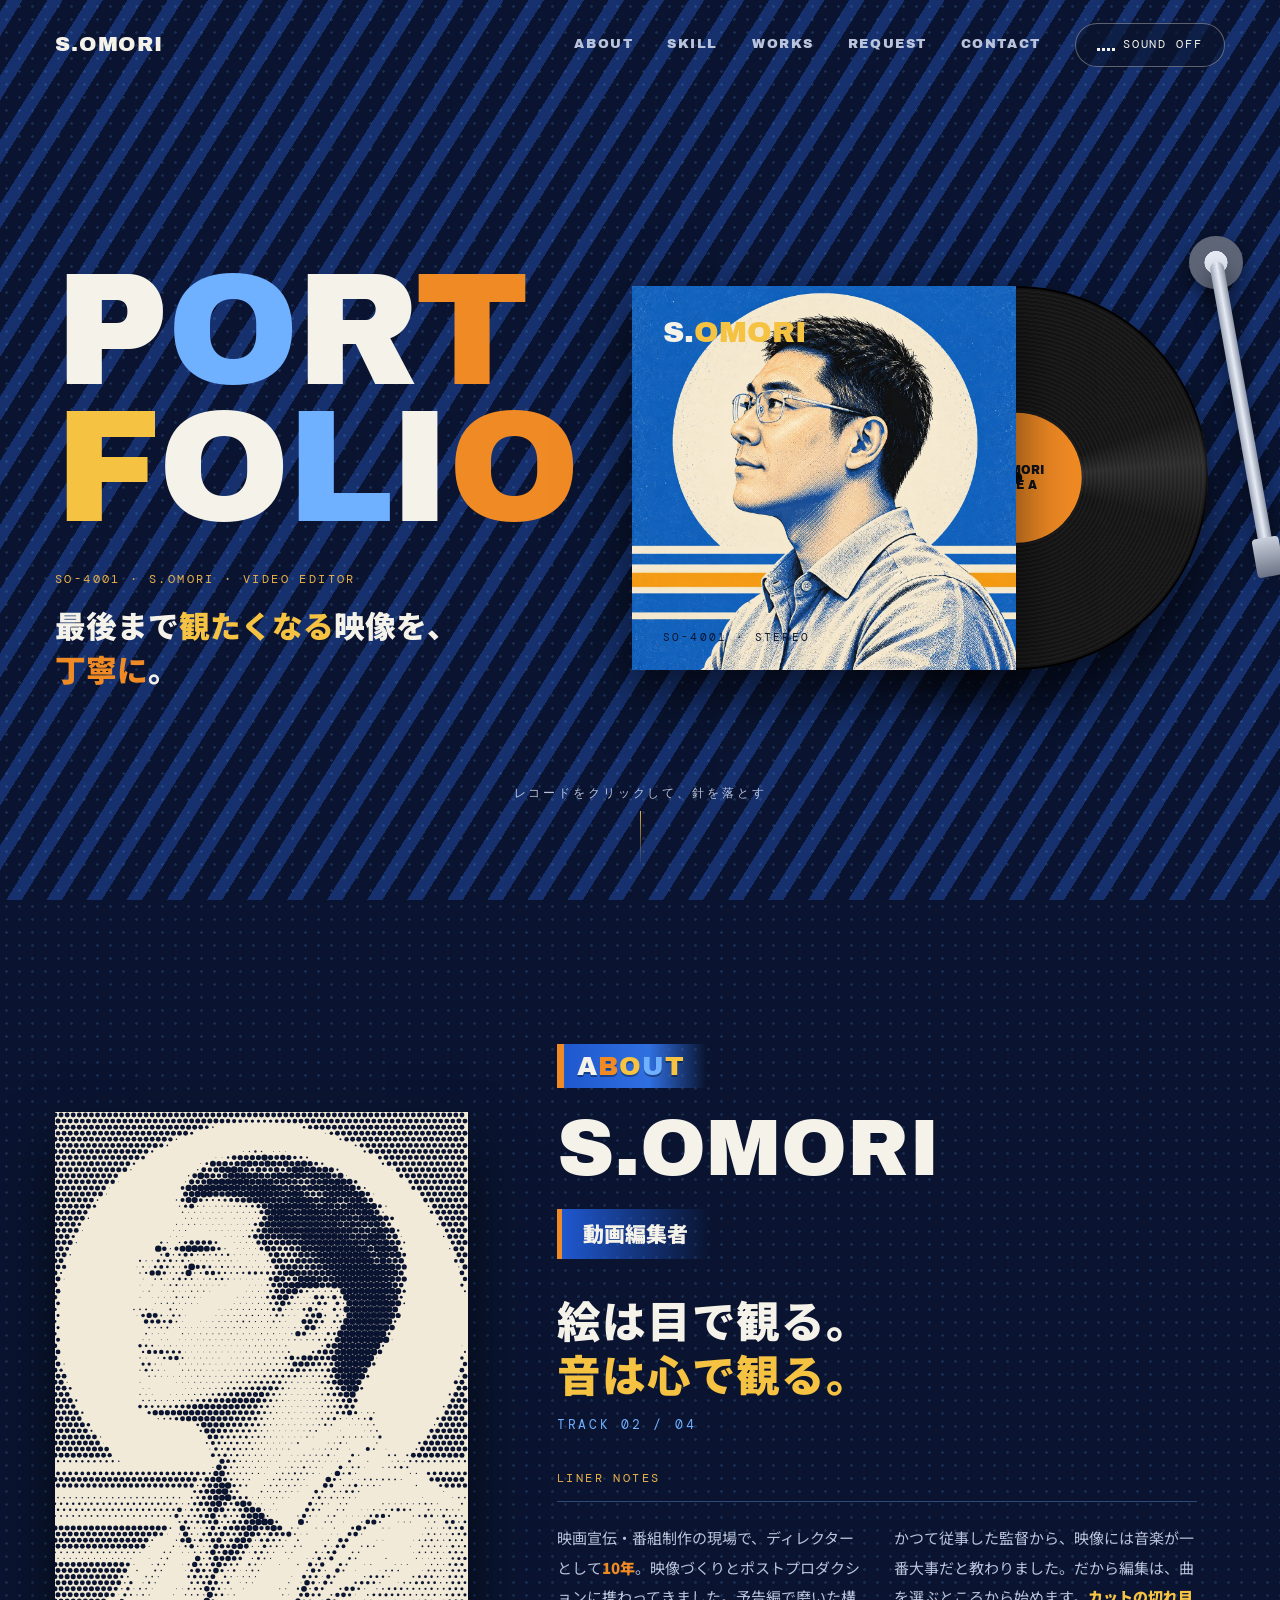
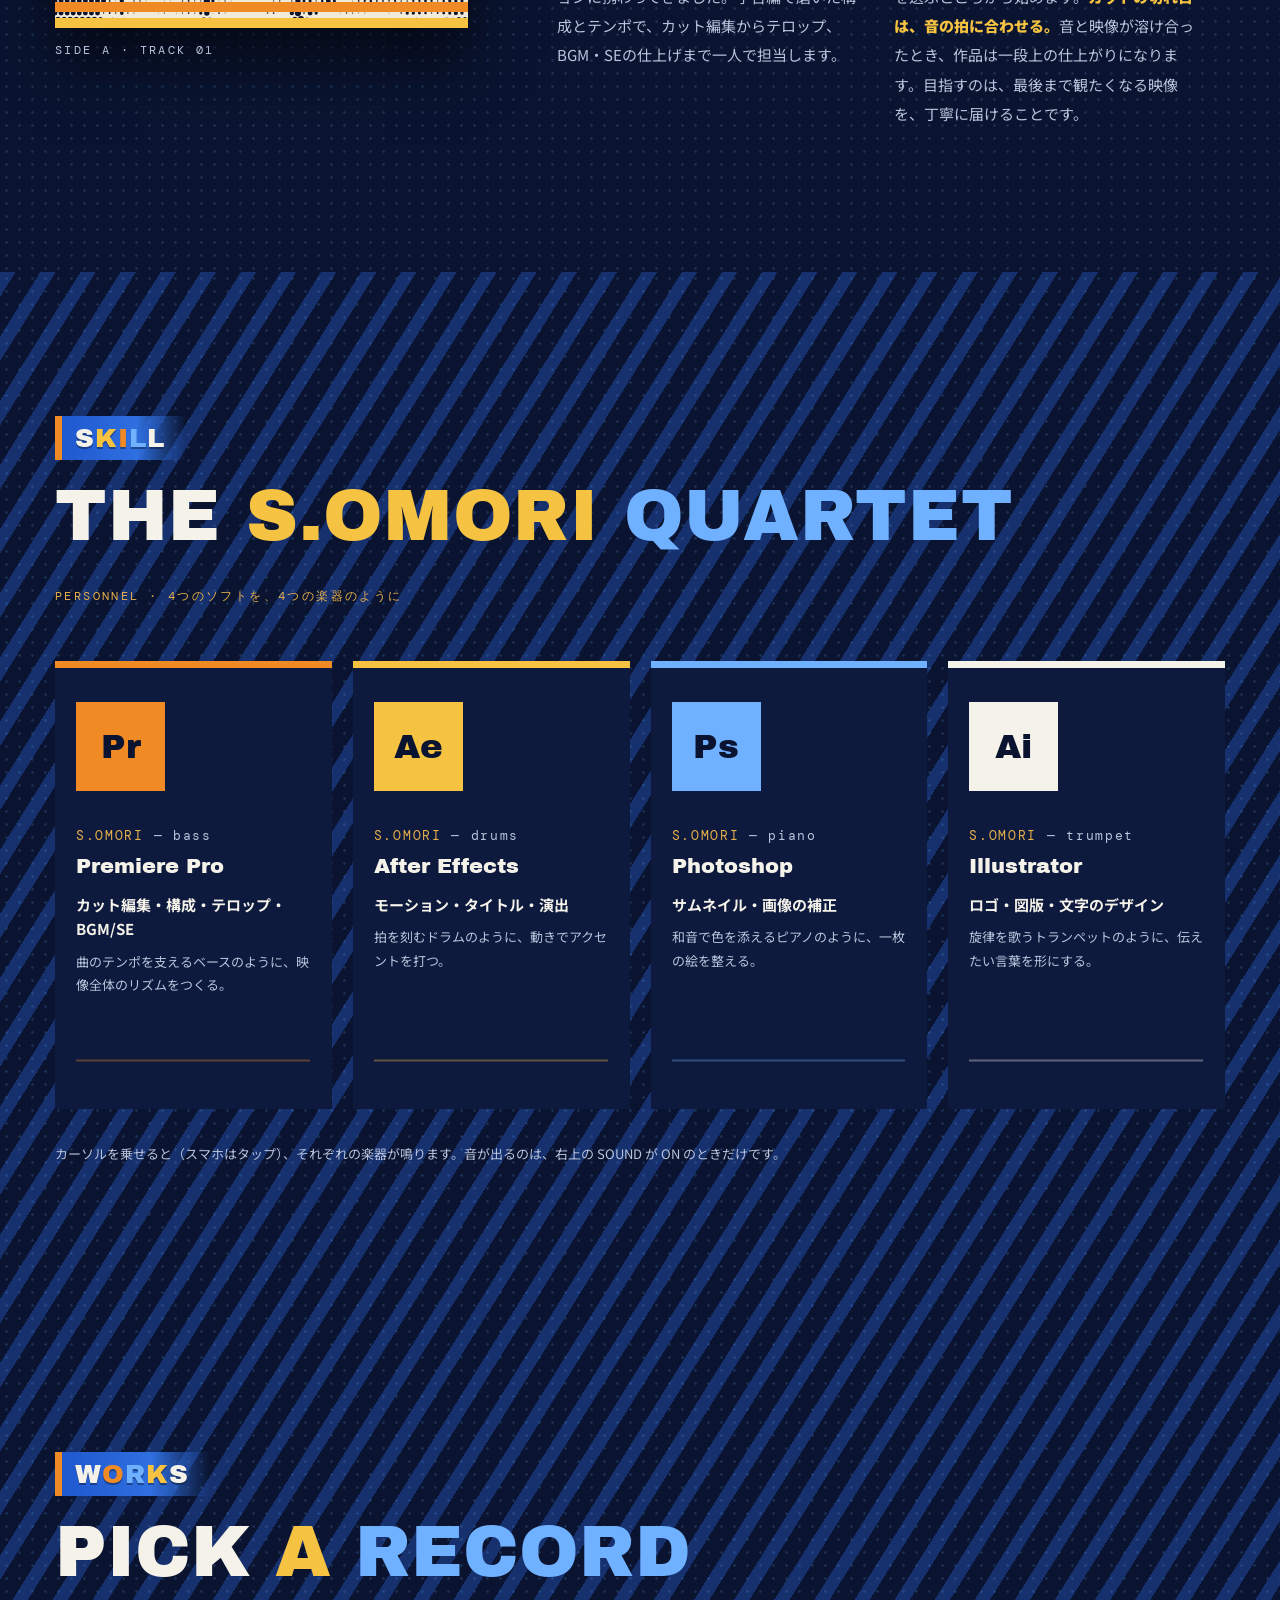
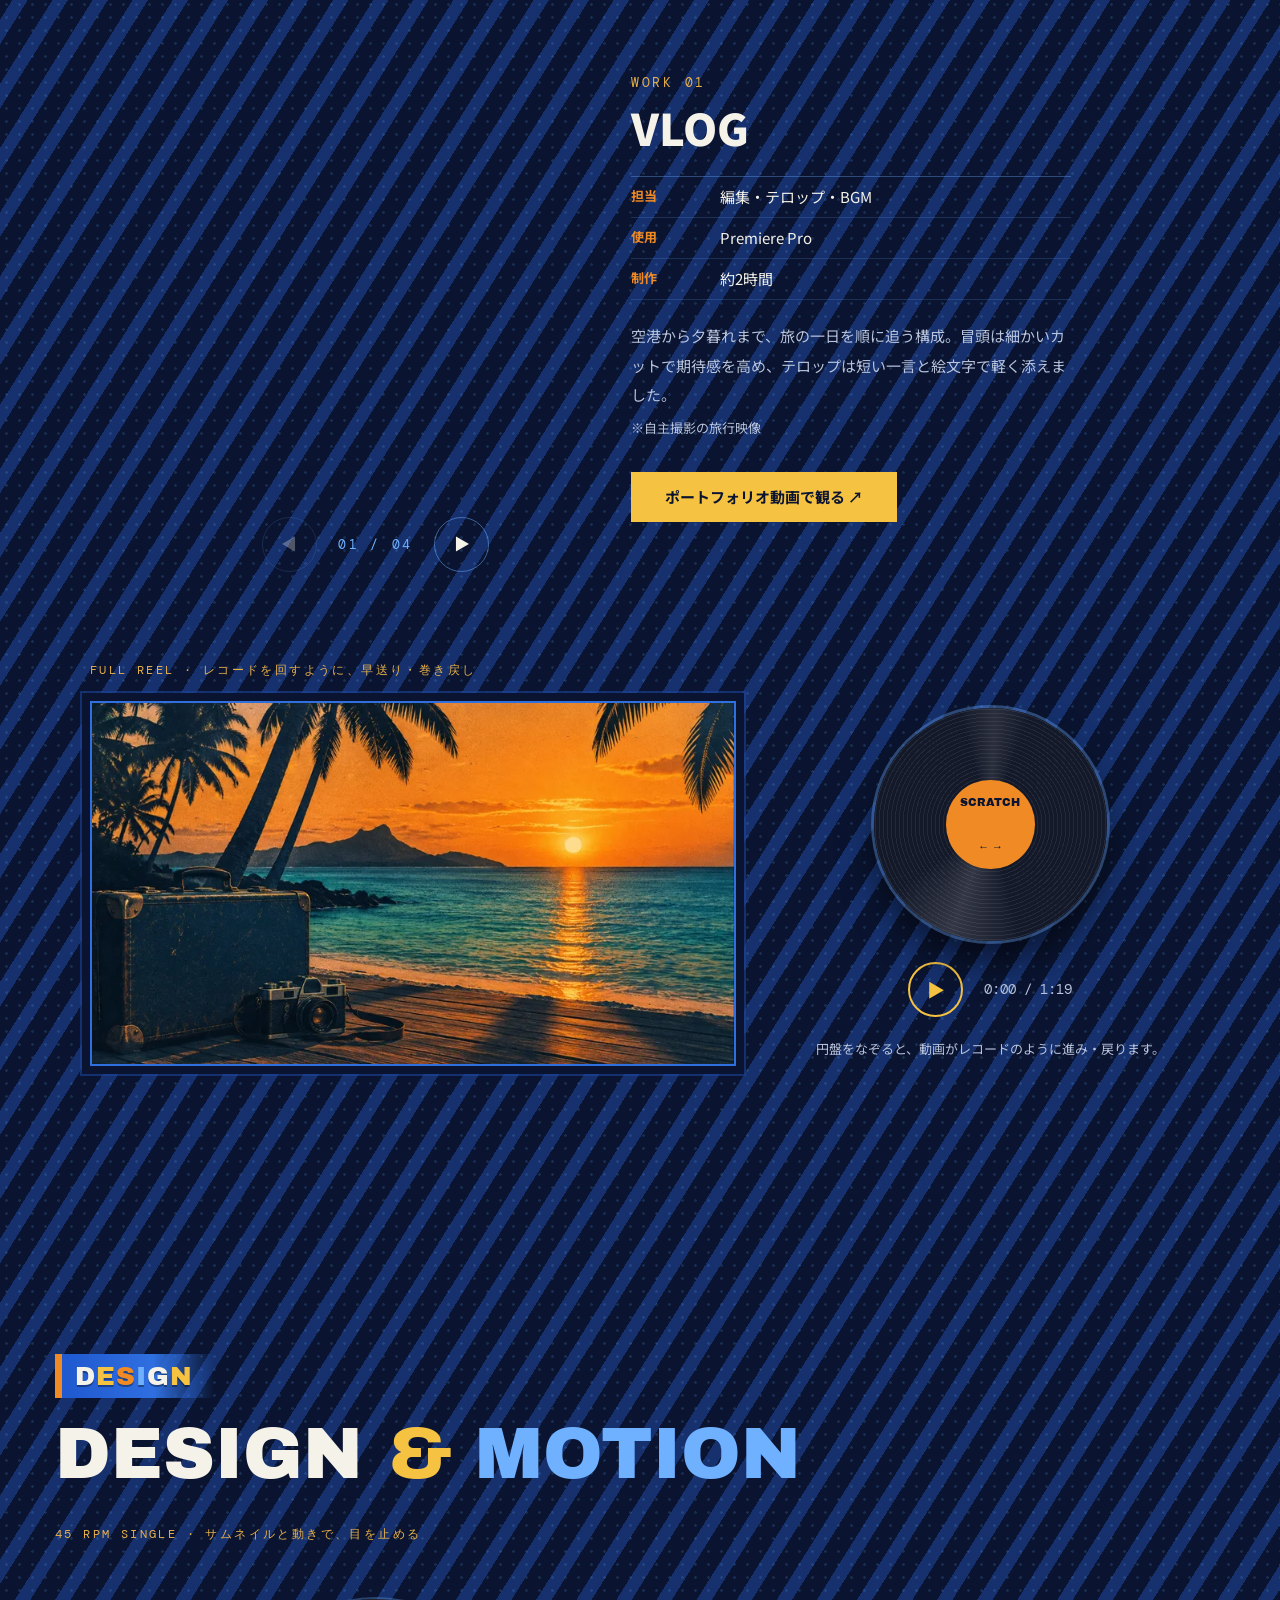
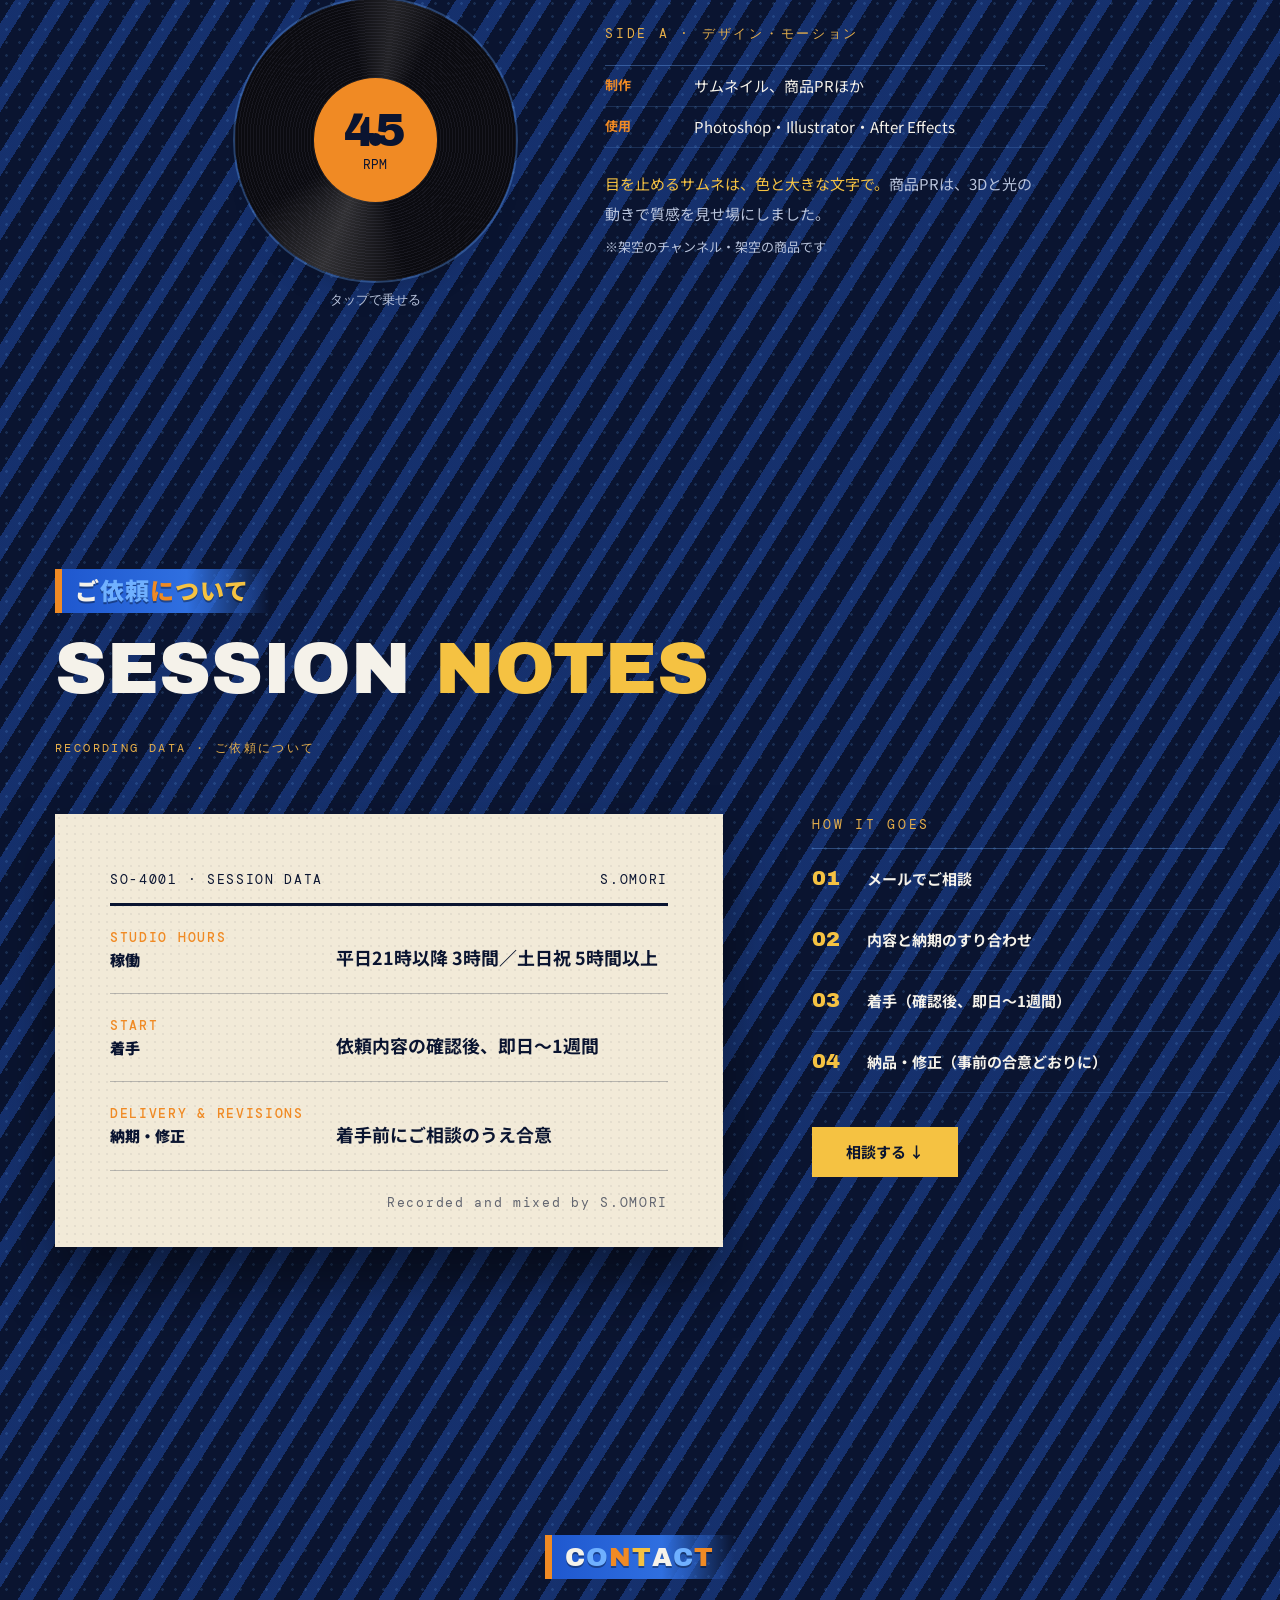
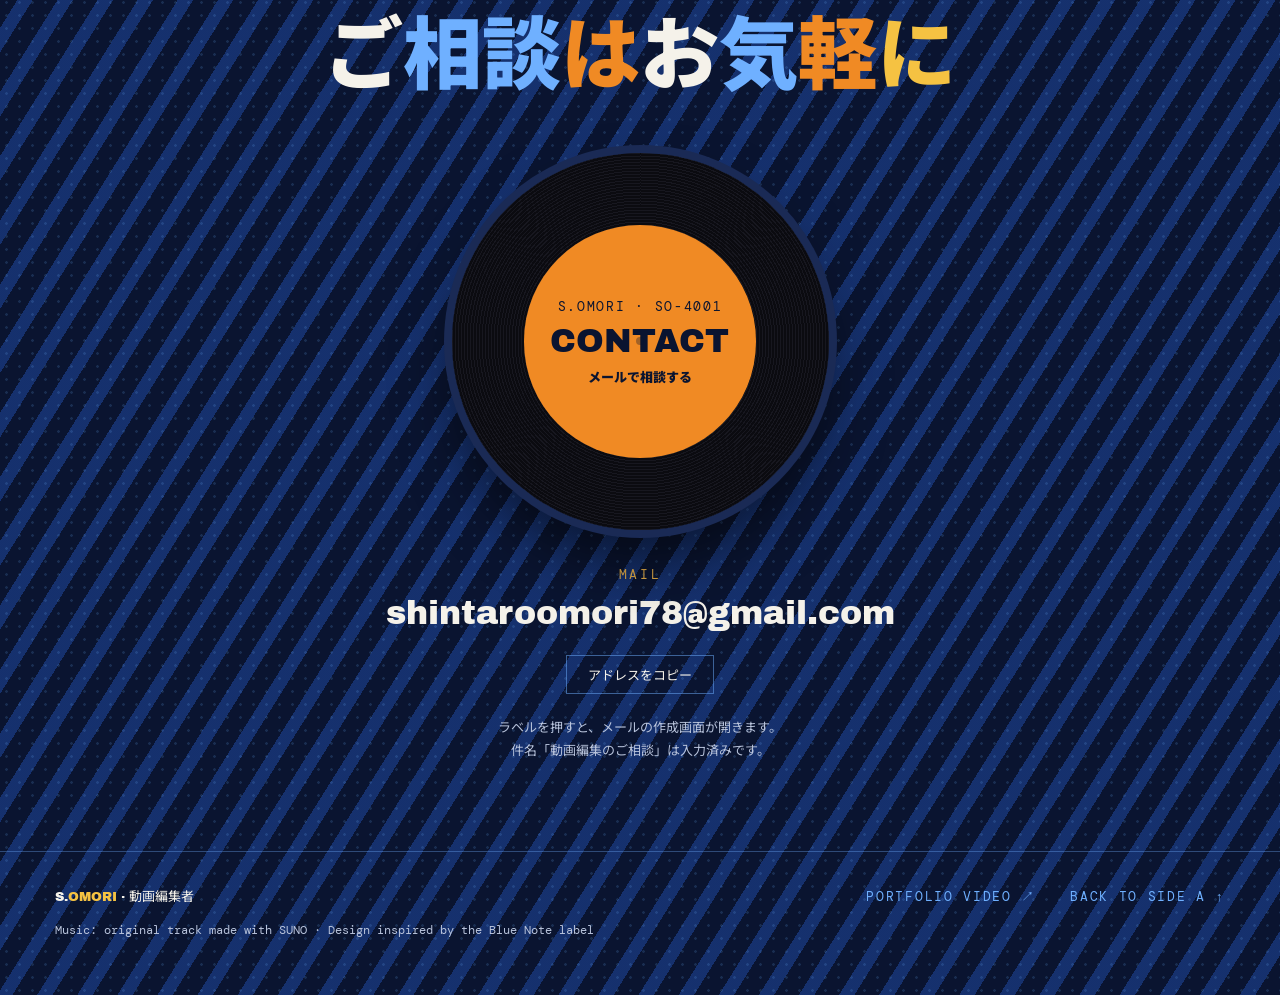
==== commit 05d1948c: "needle: header band, live skill waves, tighter works, crate cues the reel, centred contact Co-Author" ====
--- a/needle/index.html
+++ b/needle/index.html
@@ -138,26 +138,25 @@
     <section id="works" class="works" aria-labelledby="works-title">
       <p class="tag" aria-hidden="true"><span class="w">W</span><span class="o">O</span><span class="s">R</span><span class="y">K</span><span class="w">S</span></p>
       <h2 class="works-title" id="works-title"><span class="w">PICK</span> <span class="y">A</span> <span class="s">RECORD</span></h2>
-      <p class="catalog">4 RECORDS · ジャケットをめくって、1枚選ぶ</p>
 
       <div class="works-body">
         <div class="crate">
           <div class="bin" tabindex="0" aria-label="作品のレコード棚。左右の矢印キーでめくれます">
-          <button class="jacket" type="button" style="--c: var(--orange)" aria-controls="work-info" aria-label="WORK 01 VLOGを選ぶ">
+          <button class="jacket" type="button" style="--c: var(--orange)" aria-controls="work-info" data-cue="18.5" aria-label="WORK 01 VLOGを選ぶ">
             <span class="disc" aria-hidden="true"><span class="disc-label">01</span></span>
             <span class="jacket-face">
               <span class="jacket-art"><img src="images/work-01.webp" alt="" width="800" height="494" loading="lazy"></span>
               <span class="jacket-type"><span class="jacket-no">WORK 01</span><span class="jacket-title">VLOG</span></span>
             </span>
           </button>
-          <button class="jacket" type="button" style="--c: var(--yellow)" aria-controls="work-info" aria-label="WORK 02 縦型ショートを選ぶ">
+          <button class="jacket" type="button" style="--c: var(--yellow)" aria-controls="work-info" data-cue="34.5" aria-label="WORK 02 縦型ショートを選ぶ">
             <span class="disc" aria-hidden="true"><span class="disc-label">02</span></span>
             <span class="jacket-face">
               <span class="jacket-art"><img src="images/work-02.webp" alt="" width="800" height="494" loading="lazy"></span>
               <span class="jacket-type"><span class="jacket-no">WORK 02</span><span class="jacket-title">縦型ショート</span></span>
             </span>
           </button>
-          <button class="jacket" type="button" style="--c: var(--sky)" aria-controls="work-info" aria-label="WORK 03 ビジネス解説を選ぶ">
+          <button class="jacket" type="button" style="--c: var(--sky)" aria-controls="work-info" data-cue="46.5" aria-label="WORK 03 ビジネス解説を選ぶ">
             <span class="disc" aria-hidden="true"><span class="disc-label">03</span></span>
             <span class="jacket-face">
               <span class="jacket-art"><img src="images/work-03.webp" alt="" width="800" height="494" loading="lazy"></span>
@@ -234,7 +233,8 @@
         <p class="catalog" id="reel-title">FULL REEL · レコードを回すように、早送り・巻き戻し</p>
         <div class="reel-body">
           <div class="reel-screen">
-            <video class="reel-video" src="video/portfolio-web.mp4" preload="metadata" playsinline></video>
+            <video class="reel-video" src="video/portfolio.mp4" preload="metadata" playsinline></video>
+            <p class="reel-cue" aria-live="polite"></p>
           </div>
           <div class="reel-deck">
             <div class="platter" role="slider" tabindex="0" aria-label="動画の再生位置。ドラッグ、または左右の矢印キーで早送り・巻き戻し" aria-valuemin="0" aria-valuemax="79" aria-valuenow="0">
@@ -320,10 +320,7 @@
     </section>
     <section id="contact" class="contact" aria-labelledby="contact-title">
       <p class="tag" aria-hidden="true"><span class="w">C</span><span class="s">O</span><span class="o">N</span><span class="y">T</span><span class="w">A</span><span class="s">C</span><span class="o">T</span></p>
-      <h2 class="contact-title" id="contact-title">
-        <span class="contact-row"><span class="w">ご</span><span class="s">相談</span><span class="o">は</span></span>
-        <span class="contact-row"><span class="w">お</span><span class="s">気</span><span class="o">軽</span><span class="y">に</span></span>
-      </h2>
+      <h2 class="contact-title" id="contact-title"><span class="w">ご</span><span class="s">相談</span><span class="o">は</span><span class="w">お</span><span class="s">気</span><span class="o">軽</span><span class="y">に</span></h2>
 
       <div class="contact-body">
         <a class="label-btn" href="mailto:shintaroomori78@gmail.com?subject=%E5%8B%95%E7%94%BB%E7%B7%A8%E9%9B%86%E3%81%AE%E3%81%94%E7%9B%B8%E8%AB%87" aria-label="メールで相談する（メールの作成画面が開きます）">
--- a/needle/styles.css
+++ b/needle/styles.css
@@ -79,6 +79,35 @@
   align-items: center;
   gap: var(--s4);
   padding: var(--s3) var(--s5);
+  transition: background 0.382s ease, padding 0.382s ease, backdrop-filter 0.382s ease;
+}
+
+/* Once the page scrolls under it, the header sits on a frosted navy band with
+   the four print colours as a thin register line along the bottom. */
+.site-header::after {
+  content: "";
+  position: absolute;
+  inset: auto 0 0 0;
+  height: 3px;
+  background: linear-gradient(90deg,
+    var(--orange) 0 23.6%, var(--yellow) 23.6% 38.2%,
+    var(--sky) 38.2% 61.8%, var(--white) 61.8% 76.4%, transparent 76.4%);
+  transform: scaleX(0);
+  transform-origin: 0 50%;
+  transition: transform 0.618s cubic-bezier(0.2, 0.8, 0.2, 1);
+}
+
+.site-header.is-banded {
+  padding-top: var(--s2);
+  padding-bottom: var(--s2);
+  background: rgba(10, 20, 48, 0.86);
+  -webkit-backdrop-filter: blur(13px) saturate(1.2);
+  backdrop-filter: blur(13px) saturate(1.2);
+  box-shadow: 0 13px 34px rgba(0, 0, 0, 0.34);
+}
+
+.site-header.is-banded::after {
+  transform: scaleX(1);
 }
 
 .logo {
@@ -704,9 +733,9 @@
   display: grid;
   grid-template-columns: auto minmax(0, 440px);
   justify-content: center;
-  align-items: end;
-  gap: var(--s7);
-  margin-top: var(--s5);
+  align-items: center;
+  gap: var(--s6);
+  margin-top: var(--s4);
 }
 
 .crate {
@@ -720,7 +749,8 @@
 .bin {
   position: relative;
   width: var(--jw);
-  height: calc(var(--jw) * 1.618);
+  /* room for the sleeve, the three behind it and the record pulled out */
+  height: calc(var(--jw) * 1.382);
   perspective: 1400px;
   perspective-origin: 50% -34%;
   outline: none;
@@ -826,7 +856,7 @@
 }
 
 .jacket.is-front .disc {
-  transform: translateZ(-1px) translateY(-50%);
+  transform: translateZ(-1px) translateY(-34%);
 }
 
 .disc-label {
@@ -881,7 +911,6 @@
 
 .work-info {
   max-width: 440px;
-  padding-bottom: var(--s6);
 }
 
 .work-no {
@@ -1090,11 +1119,20 @@
   padding: var(--s7) var(--s5) var(--s6);
 }
 
+.contact {
+  text-align: center;
+}
+
 .contact-title {
   margin: var(--s3) 0 0;
   font-weight: 900;
-  font-size: clamp(55px, 7.6vw, 144px);
-  line-height: 1.1;
+  font-size: clamp(34px, 6.2vw, 89px);
+  line-height: 1.236;
+  white-space: nowrap;
+}
+
+.contact-title span {
+  display: inline-block;
 }
 
 .contact-row {
@@ -1103,9 +1141,8 @@
 
 .contact-body {
   display: grid;
-  grid-template-columns: auto minmax(0, 1fr);
-  align-items: center;
-  gap: var(--s6);
+  justify-items: center;
+  gap: var(--s4);
   margin-top: var(--s5);
 }
 
@@ -1729,3 +1766,56 @@
     --beat: 0 !important;
   }
 }
+
+/* ---------- Works → reel: what the crate has cued ---------- */
+.reel-screen {
+  position: relative;
+}
+
+.reel-cue {
+  position: absolute;
+  top: var(--s2);
+  left: var(--s2);
+  margin: 0;
+  padding: var(--s1) var(--s2);
+  font-family: var(--mono);
+  font-size: 13px;
+  letter-spacing: 0.13em;
+  color: var(--navy);
+  background: var(--yellow);
+  opacity: 0;
+  pointer-events: none;
+}
+
+.reel-cue.is-shown {
+  animation: cue-in 2.618s ease forwards;
+}
+
+@keyframes cue-in {
+  0% { opacity: 0; transform: translateY(-8px); }
+  13% { opacity: 1; transform: none; }
+  76% { opacity: 1; }
+  100% { opacity: 0; }
+}
+
+/* the platter whips round once when a new record is cued */
+.platter.is-cueing {
+  animation: cue-whip 0.618s cubic-bezier(0.2, 0.8, 0.2, 1);
+}
+
+@keyframes cue-whip {
+  from { transform: rotate(-360deg); }
+  to { transform: none; }
+}
+
+@media (prefers-reduced-motion: reduce) {
+  .site-header,
+  .site-header::after {
+    transition: none;
+  }
+
+  .reel-cue.is-shown {
+    animation: none;
+    opacity: 1;
+  }
+}
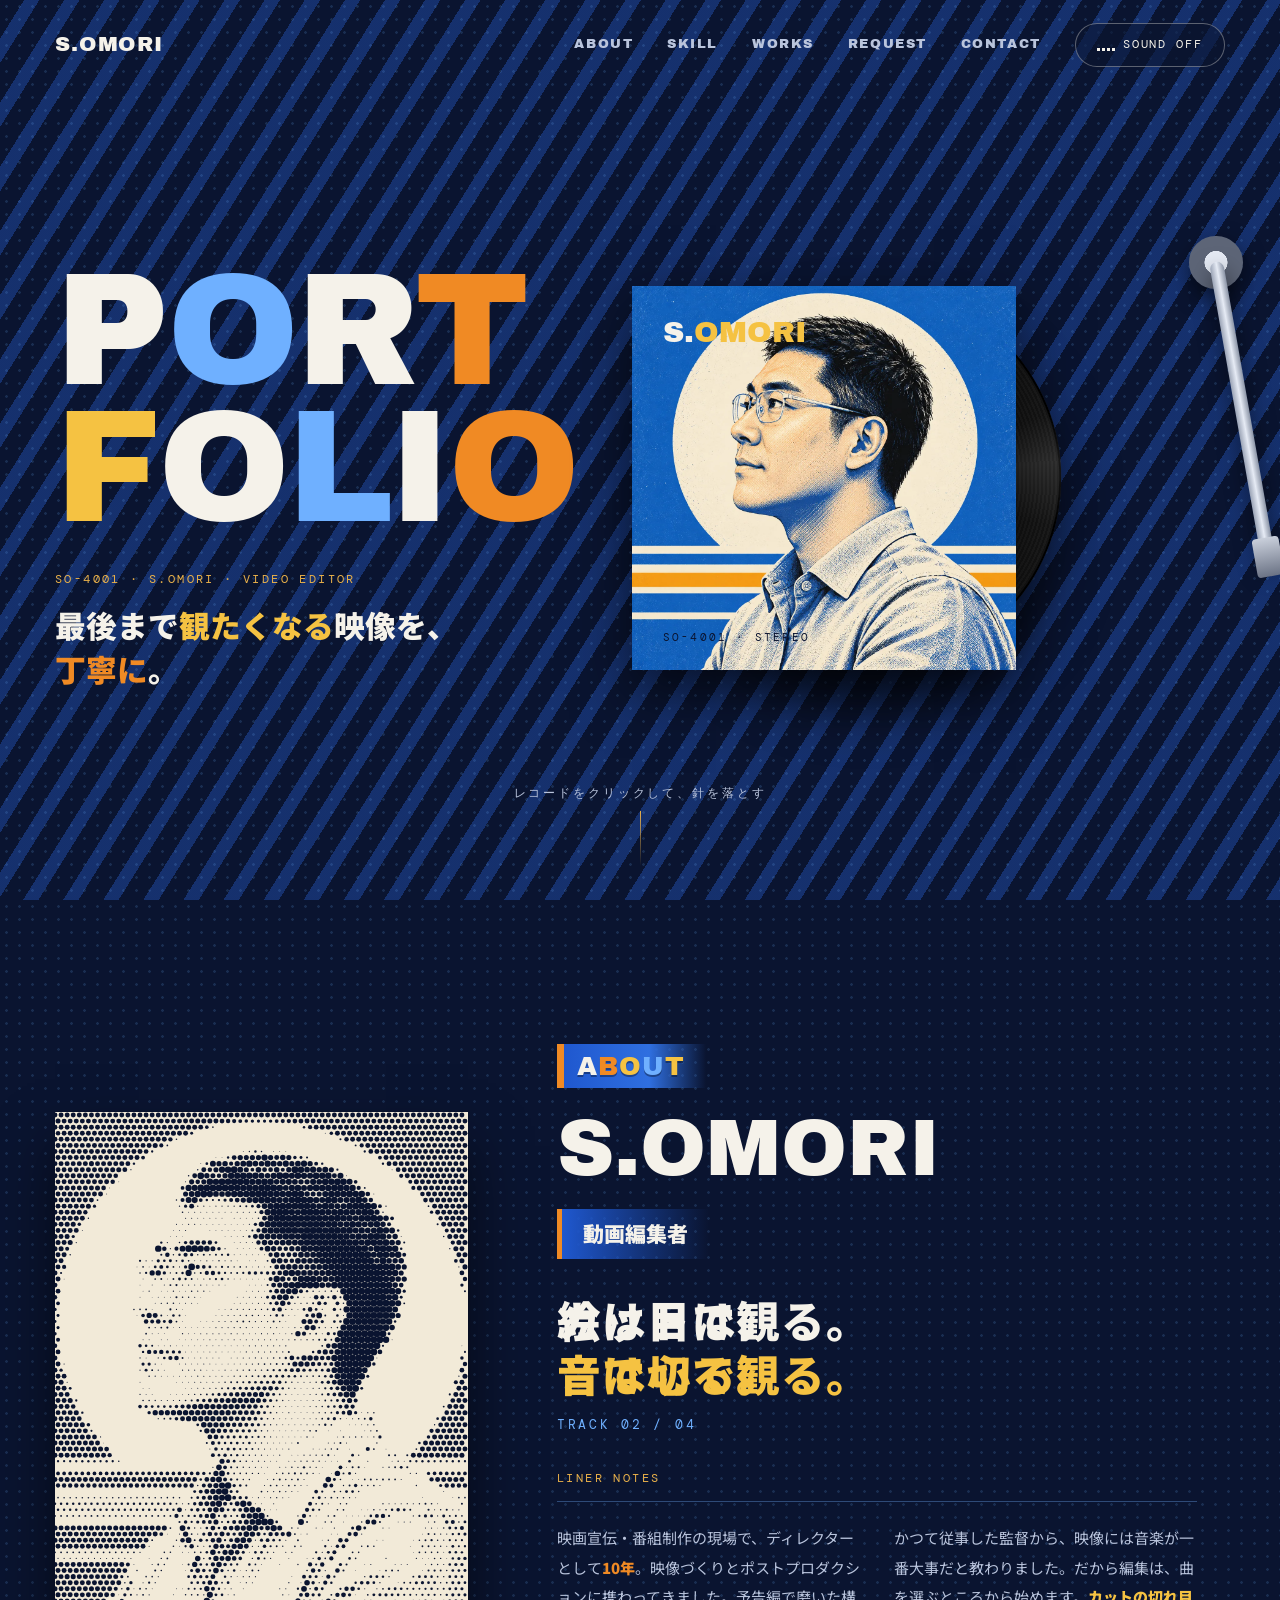
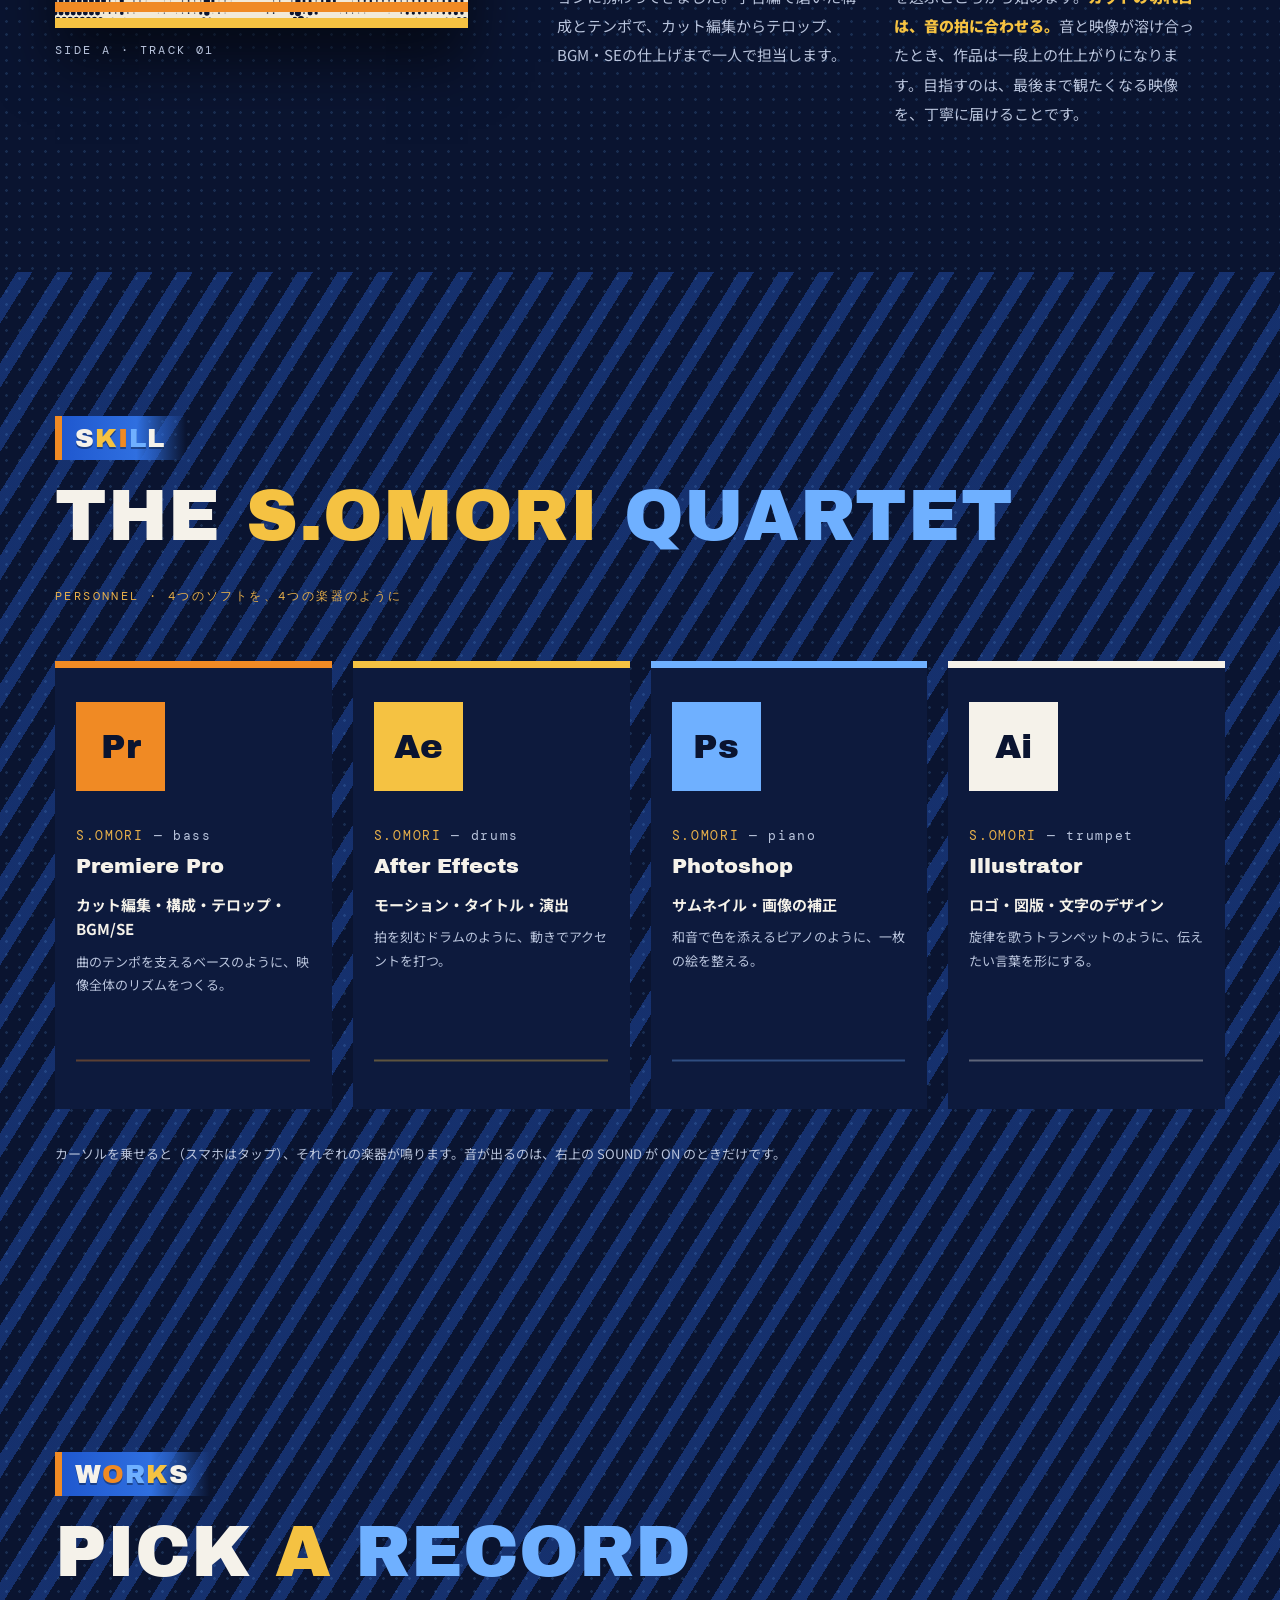
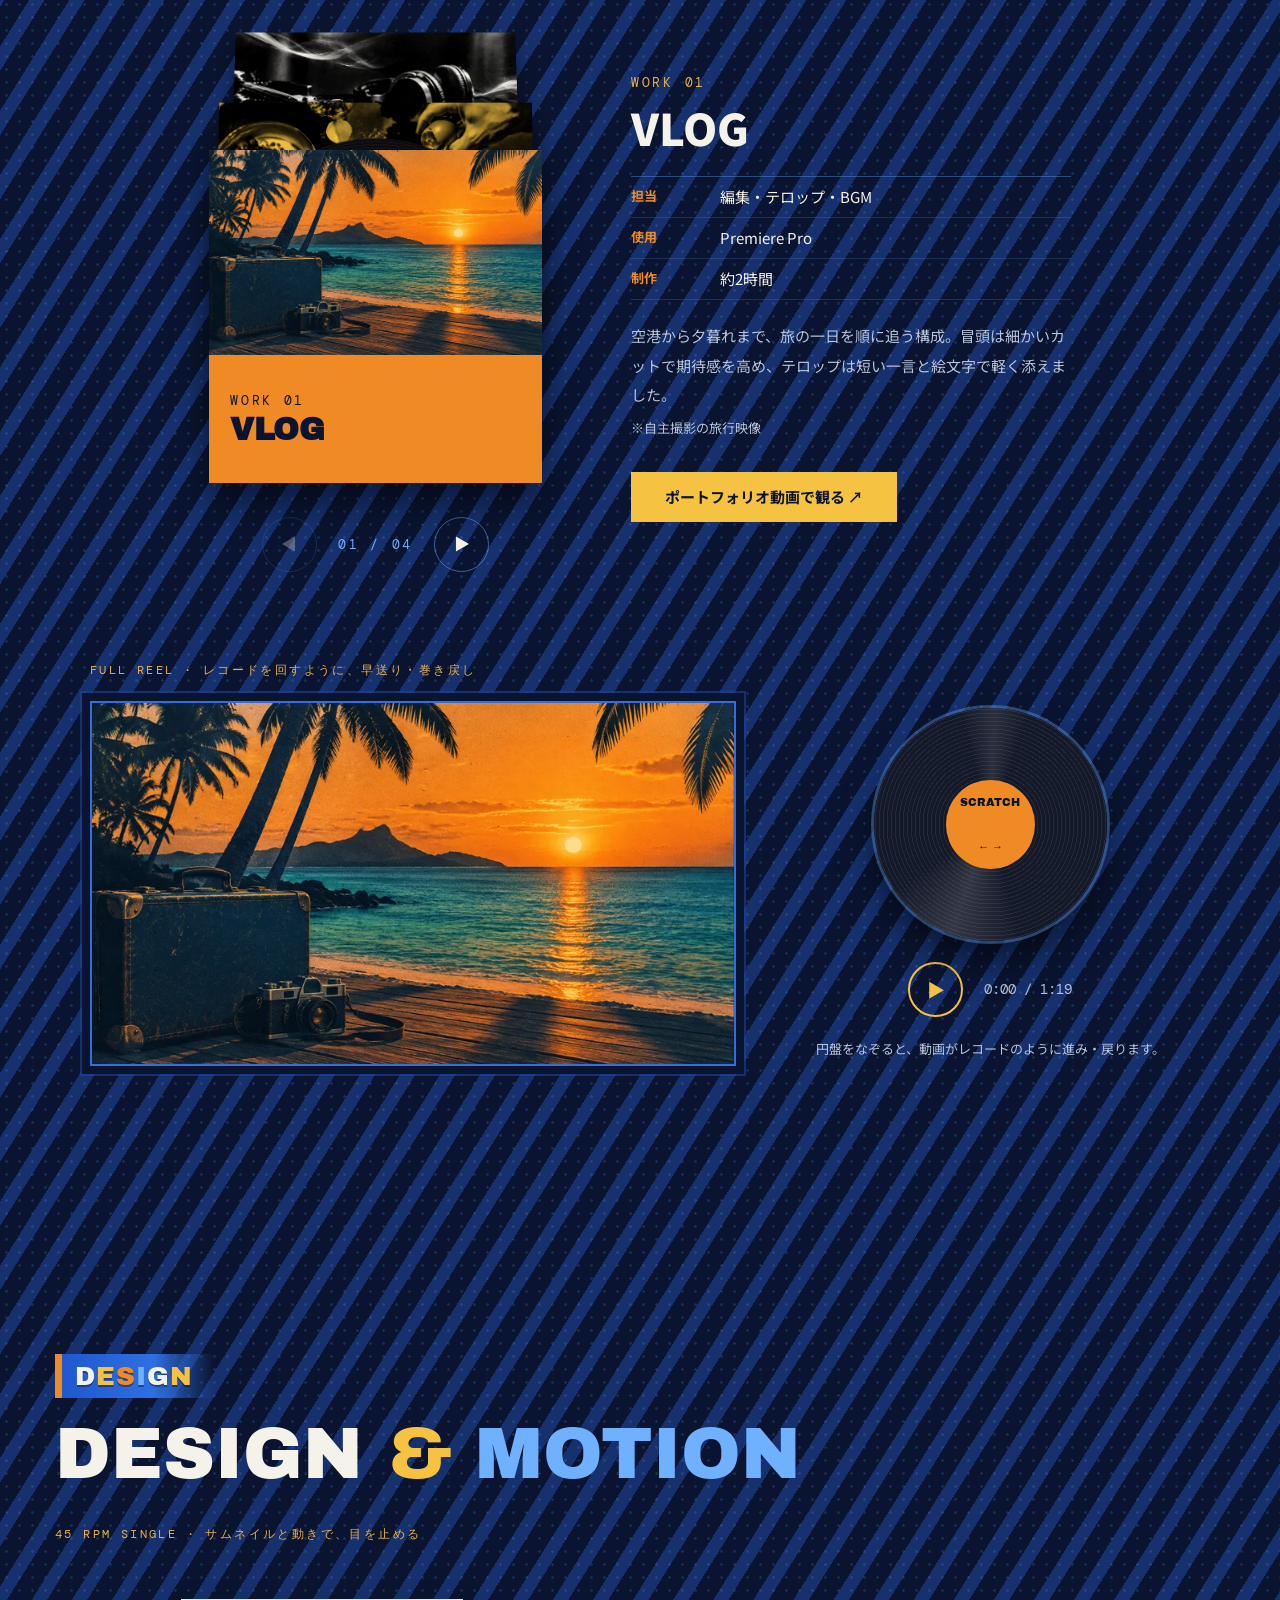
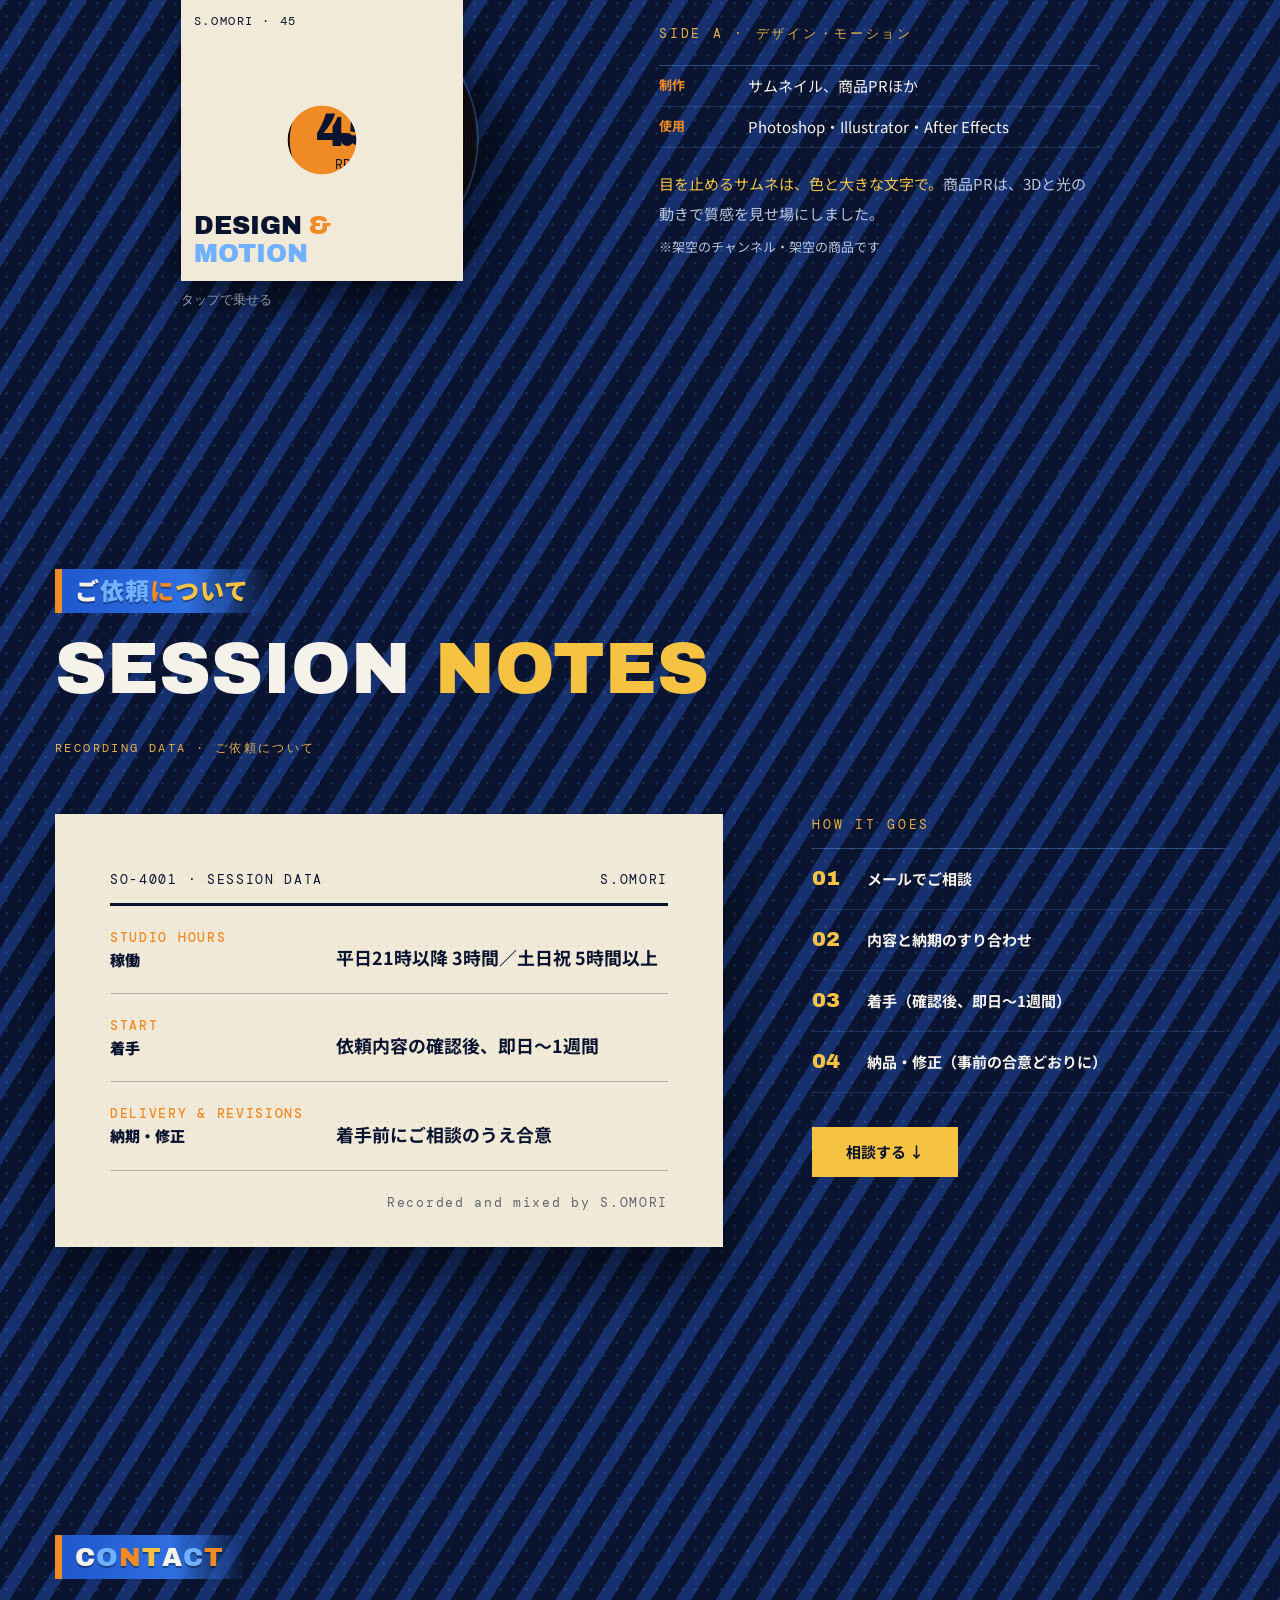
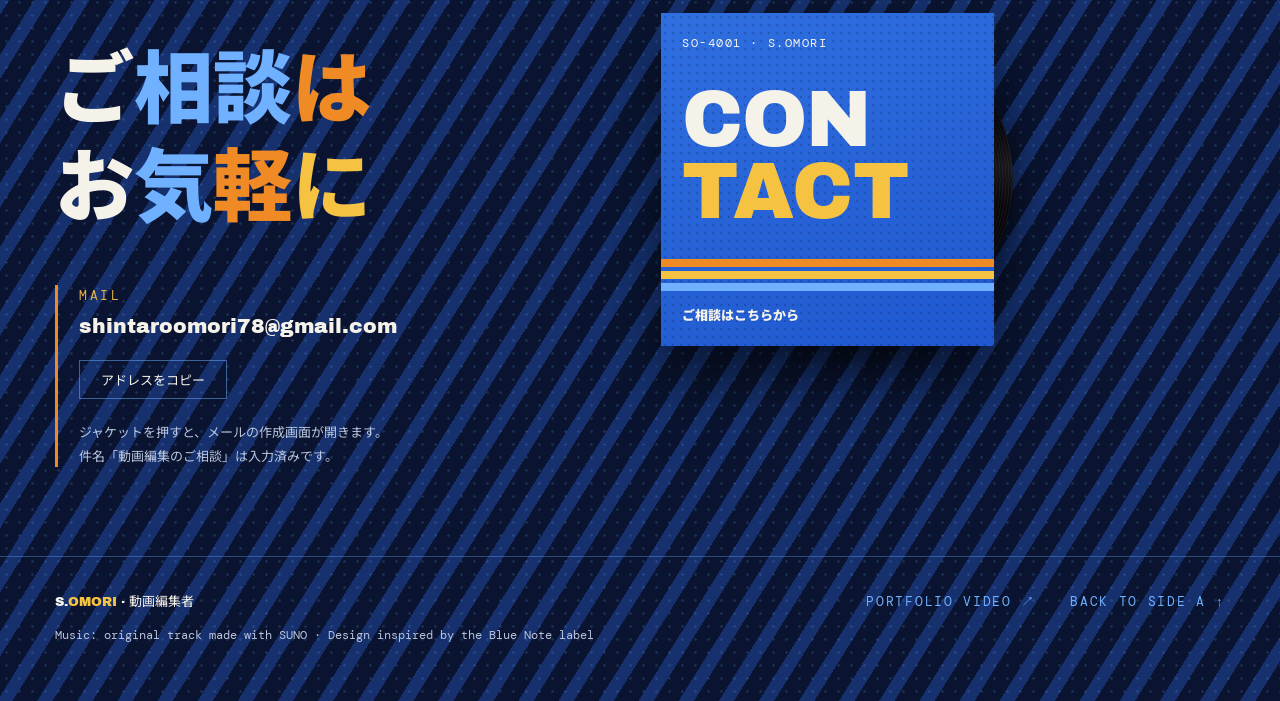
==== commit 64084000: "needle: records wait in their sleeves and slide out on hover; CONTACT gets its own jacket Co-Authore" ====
--- a/needle/index.html
+++ b/needle/index.html
@@ -260,9 +260,15 @@
       <div class="single-body">
         <button class="single-record" type="button" aria-pressed="false" aria-label="シングル盤を乗せて回す">
           <span class="single-shadow" aria-hidden="true"></span>
-          <span class="single-disc" aria-hidden="true">
-            <span class="single-grooves"></span>
-            <span class="single-label"><span class="single-45">45</span><span class="single-rpm">RPM</span><span class="single-hole"></span></span>
+          <span class="single-slide" aria-hidden="true">
+            <span class="single-disc">
+              <span class="single-grooves"></span>
+              <span class="single-label"><span class="single-45">45</span><span class="single-rpm">RPM</span><span class="single-hole"></span></span>
+            </span>
+          </span>
+          <span class="single-sleeve" aria-hidden="true">
+            <span class="single-sleeve-cat">S.OMORI · 45</span>
+            <span class="single-sleeve-word"><span class="w">DESIGN</span><span class="o">&amp;</span><span class="s">MOTION</span></span>
           </span>
           <span class="single-cue" aria-hidden="true">タップで乗せる</span>
         </button>
@@ -320,26 +326,40 @@
     </section>
     <section id="contact" class="contact" aria-labelledby="contact-title">
       <p class="tag" aria-hidden="true"><span class="w">C</span><span class="s">O</span><span class="o">N</span><span class="y">T</span><span class="w">A</span><span class="s">C</span><span class="o">T</span></p>
-      <h2 class="contact-title" id="contact-title"><span class="w">ご</span><span class="s">相談</span><span class="o">は</span><span class="w">お</span><span class="s">気</span><span class="o">軽</span><span class="y">に</span></h2>
 
       <div class="contact-body">
+        <div class="contact-text">
+          <h2 class="contact-title" id="contact-title">
+            <span class="contact-row"><span class="w">ご</span><span class="s">相談</span><span class="o">は</span></span>
+            <span class="contact-row"><span class="w">お</span><span class="s">気</span><span class="o">軽</span><span class="y">に</span></span>
+          </h2>
+
+          <div class="contact-info">
+            <p class="work-no">MAIL</p>
+            <p class="contact-mail">shintaroomori78@gmail.com</p>
+            <button class="contact-copy" type="button">アドレスをコピー</button>
+            <p class="contact-note">ジャケットを押すと、メールの作成画面が開きます。<br>件名「動画編集のご相談」は入力済みです。</p>
+          </div>
+        </div>
+
         <a class="label-btn" href="mailto:shintaroomori78@gmail.com?subject=%E5%8B%95%E7%94%BB%E7%B7%A8%E9%9B%86%E3%81%AE%E3%81%94%E7%9B%B8%E8%AB%87" aria-label="メールで相談する（メールの作成画面が開きます）">
-          <span class="label-disc" aria-hidden="true">
-            <span class="label-face">
-              <span class="label-top">S.OMORI · SO-4001</span>
-              <span class="label-main">CONTACT</span>
-              <span class="label-sub">メールで相談する</span>
-              <span class="label-hole"></span>
-            </span>
+          <span class="c-disc" aria-hidden="true">
+            <span class="label-disc">
+              <span class="label-face">
+                <span class="label-top">SIDE B · LAST TRACK</span>
+                <span class="label-main">MAIL</span>
+                <span class="label-sub">メールで相談する</span>
+                <span class="label-hole"></span>
+              </span>
+            </span>
+          </span>
+          <span class="c-sleeve" aria-hidden="true">
+            <span class="c-cat">SO-4001 · S.OMORI</span>
+            <span class="c-word"><span class="w">CON</span><span class="y">TACT</span></span>
+            <span class="c-stripes"><i></i><i></i><i></i></span>
+            <span class="c-foot">ご相談はこちらから</span>
           </span>
         </a>
-
-        <div class="contact-info">
-          <p class="work-no">MAIL</p>
-          <p class="contact-mail">shintaroomori78@gmail.com</p>
-          <button class="contact-copy" type="button">アドレスをコピー</button>
-          <p class="contact-note">ラベルを押すと、メールの作成画面が開きます。<br>件名「動画編集のご相談」は入力済みです。</p>
-        </div>
       </div>
     </section>
   </main>
--- a/needle/styles.css
+++ b/needle/styles.css
@@ -314,7 +314,19 @@
   outline-offset: 6px;
 }
 
-.is-playing .record {
+/* the record waits mostly inside the sleeve and slides out when the pointer
+   comes to the deck; once playing it stays out */
+.record {
+  transform: translateX(calc(var(--size) * -0.382));
+}
+
+.deck:hover .record,
+.record:focus-visible {
+  transform: none;
+}
+
+.is-playing .record,
+.is-playing .deck:hover .record {
   transform: translateX(calc(var(--size) * 0.12));
 }
 
@@ -856,7 +868,12 @@
 }
 
 .jacket.is-front .disc {
-  transform: translateZ(-1px) translateY(-34%);
+  transform: translateZ(-1px) translateY(-8%);
+}
+
+.jacket.is-front:hover .disc,
+.jacket.is-front:focus-visible .disc {
+  transform: translateZ(-1px) translateY(-38.2%);
 }
 
 .disc-label {
@@ -1119,50 +1136,76 @@
   padding: var(--s7) var(--s5) var(--s6);
 }
 
-.contact {
-  text-align: center;
-}
-
 .contact-title {
   margin: var(--s3) 0 0;
   font-weight: 900;
-  font-size: clamp(34px, 6.2vw, 89px);
+  font-size: clamp(55px, 6.2vw, 89px);
   line-height: 1.236;
-  white-space: nowrap;
 }
 
 .contact-title span {
   display: inline-block;
 }
 
+/* Text on the left (headline, then the mail details as a liner note), the
+   jacket on the right at 1 : 1.618. The record waits in its sleeve and slides
+   out when the pointer comes near; pressing it turns the record once and opens
+   the mail. */
+.contact-body {
+  display: grid;
+  grid-template-columns: minmax(0, 1fr) minmax(0, 1.618fr);
+  align-items: stretch;
+  gap: var(--s6);
+  margin-top: var(--s4);
+}
+
+.contact-text {
+  display: flex;
+  flex-direction: column;
+  justify-content: space-between;
+  gap: var(--s5);
+}
+
 .contact-row {
   display: block;
 }
 
-.contact-body {
-  display: grid;
-  justify-items: center;
-  gap: var(--s4);
-  margin-top: var(--s5);
+.contact-info {
+  padding-left: var(--s3);
+  border-left: 3px solid var(--orange);
 }
 
 .label-btn {
+  --cw: clamp(240px, 26vw, 377px);
+  position: relative;
   display: block;
-  width: var(--lw);
-  aspect-ratio: 1;
-  border-radius: 50%;
+  justify-self: center;
+  width: calc(var(--cw) * 1.382);
+  height: var(--cw);
   text-decoration: none;
   color: var(--navy);
-  background: repeating-radial-gradient(circle, #0b0b10 0 2px, #17171f 2px 3px);
-  box-shadow: 0 0 0 var(--s1) #1a2a55, 0 34px 55px rgba(0, 0, 0, 0.5);
-  transform: scale(calc(1 + var(--beat, 0) * 0.021));
-  transition: box-shadow 0.3s ease;
-}
-
-.label-btn:hover,
-.label-btn:focus-visible {
   outline: none;
-  box-shadow: 0 0 0 var(--s1) var(--orange), 0 34px 55px rgba(0, 0, 0, 0.5);
+}
+
+.label-btn:focus-visible .c-sleeve {
+  box-shadow: 0 0 0 3px var(--yellow), 0 34px 55px rgba(0, 0, 0, 0.5);
+}
+
+.c-disc {
+  position: absolute;
+  top: 3%;
+  left: 3%;
+  z-index: 1;
+  width: calc(var(--cw) * 0.94);
+  aspect-ratio: 1;
+  transform: translateX(8%);
+  transition: transform 0.618s cubic-bezier(0.2, 0.8, 0.2, 1);
+}
+
+.label-btn:hover .c-disc,
+.label-btn:focus-visible .c-disc,
+.label-btn.is-turning .c-disc {
+  transform: translateX(38.2%);
 }
 
 .label-disc {
@@ -1170,41 +1213,41 @@
   place-items: center;
   width: 100%;
   height: 100%;
+  border-radius: 50%;
+  background:
+    conic-gradient(from 30deg, transparent 0 40deg, rgba(255, 255, 255, 0.08) 55deg, transparent 70deg 210deg, rgba(255, 255, 255, 0.06) 225deg, transparent 240deg),
+    repeating-radial-gradient(circle, #0b0b10 0 2px, #17171f 2px 3px);
+  box-shadow: 0 21px 34px rgba(0, 0, 0, 0.45);
 }
 
 .label-face {
   position: relative;
   display: grid;
   place-content: center;
-  gap: var(--s1);
-  width: 61.8%;
+  gap: 4px;
+  width: 38.2%;
   aspect-ratio: 1;
   border-radius: 50%;
   text-align: center;
   background: var(--orange);
-  transition: background 0.3s ease;
-}
-
-.label-btn:hover .label-face,
-.label-btn:focus-visible .label-face {
-  background: var(--yellow);
+  transform: scale(calc(1 + var(--beat, 0) * 0.034));
 }
 
 .label-top {
   font-family: var(--mono);
-  font-size: 13px;
-  letter-spacing: 0.13em;
+  font-size: 9px;
+  letter-spacing: 0.08em;
 }
 
 .label-main {
   font-family: var(--latin);
-  font-size: clamp(21px, 2.6vw, 34px);
+  font-size: clamp(16px, 1.6vw, 21px);
   line-height: 1;
 }
 
 .label-sub {
   font-weight: 900;
-  font-size: 13px;
+  font-size: 9px;
 }
 
 .label-hole {
@@ -1221,7 +1264,7 @@
 
 /* one full turn before the mail opens */
 .label-btn.is-turning .label-disc {
-  animation: label-turn 0.618s cubic-bezier(0.4, 0, 0.2, 1);
+  animation: label-turn 0.618s cubic-bezier(0.4, 0, 0.2, 1) 0.236s;
 }
 
 @keyframes label-turn {
@@ -1230,10 +1273,68 @@
   }
 }
 
+/* the jacket: blue print with the headline type, like the sleeve at the top */
+.c-sleeve {
+  position: absolute;
+  top: 0;
+  left: 0;
+  z-index: 2;
+  display: grid;
+  grid-template-rows: auto 1fr auto auto;
+  width: var(--cw);
+  height: var(--cw);
+  padding: var(--s3);
+  overflow: hidden;
+  background:
+    radial-gradient(circle, rgba(10, 20, 48, 0.22) 1px, transparent 1.6px) 0 0 / 8px 8px,
+    linear-gradient(160deg, #2f6fe0, #1f58cf);
+  box-shadow: 0 34px 55px rgba(0, 0, 0, 0.5);
+  transition: box-shadow 0.3s ease;
+}
+
+.c-cat {
+  font-family: var(--mono);
+  font-size: 12px;
+  letter-spacing: 0.13em;
+  color: var(--white);
+}
+
+.c-word {
+  display: flex;
+  flex-direction: column;
+  justify-content: center;
+  font-family: var(--latin);
+  font-size: calc(var(--cw) * 0.236);
+  line-height: 0.92;
+  letter-spacing: -0.01em;
+}
+
+.c-stripes {
+  display: grid;
+  gap: 4px;
+  margin: 0 calc(var(--s3) * -1) var(--s2);
+}
+
+.c-stripes i {
+  display: block;
+  height: 8px;
+  background: var(--orange);
+}
+
+.c-stripes i:nth-child(2) { background: var(--yellow); }
+.c-stripes i:nth-child(3) { background: var(--sky); }
+
+.c-foot {
+  font-weight: 900;
+  font-size: 13px;
+  color: var(--white);
+}
+
 .contact-mail {
   margin: var(--s1) 0 0;
   font-family: var(--latin);
-  font-size: clamp(21px, 2.6vw, 34px);
+  font-size: clamp(18px, 1.6vw, 23px);
+  white-space: nowrap;
   line-height: 1.236;
   overflow-wrap: anywhere;
 }
@@ -1303,6 +1404,20 @@
 }
 
 @media (max-width: 1100px) {
+  .contact-body {
+    grid-template-columns: minmax(0, 1fr);
+    gap: var(--s5);
+  }
+
+  /* one column: headline, then the jacket (the button), then the mail details */
+  .contact-text {
+    display: contents;
+  }
+
+  .contact-title { order: 1; }
+  .label-btn { order: 2; justify-self: start; }
+  .contact-info { order: 3; }
+
   .session-body {
     grid-template-columns: minmax(0, 1fr);
     gap: var(--s5);
@@ -1335,10 +1450,12 @@
     padding: var(--s6) var(--s3) var(--s5);
   }
 
-  .contact-body {
-    grid-template-columns: minmax(0, 1fr);
-    justify-items: center;
-    text-align: center;
+  .label-btn {
+    --cw: min(64vw, 260px);
+  }
+
+  .contact-title {
+    font-size: 55px;
   }
 
   .site-footer {
@@ -1587,9 +1704,8 @@
 .single-record {
   --sz: clamp(200px, 22vw, 305px);
   position: relative;
-  display: grid;
-  place-items: center;
-  width: var(--sz);
+  display: block;
+  width: calc(var(--sz) * 1.382);
   height: var(--sz);
   padding: 0;
   border: 0;
@@ -1602,7 +1718,6 @@
 
 .single-record:focus-visible {
   outline: 2px solid var(--yellow);
-  border-radius: 50%;
 }
 
 .single-shadow {
@@ -1616,6 +1731,61 @@
   transition: transform 0.8s cubic-bezier(0.2, 0.8, 0.2, 1), opacity 0.8s;
 }
 
+.single-slide {
+  position: absolute;
+  top: 4%;
+  left: 4%;
+  z-index: 1;
+  width: 92%;
+  width: calc(var(--sz) * 0.92);
+  aspect-ratio: 1;
+  transform: translateX(8%);
+  transition: transform 0.618s cubic-bezier(0.2, 0.8, 0.2, 1);
+}
+
+.single-record:hover .single-slide,
+.single-record:focus-visible .single-slide,
+.single-record[aria-pressed="true"] .single-slide {
+  transform: translateX(38.2%);
+}
+
+/* a 7-inch paper sleeve with the die-cut hole */
+.single-sleeve {
+  position: absolute;
+  top: 0;
+  left: 0;
+  z-index: 2;
+  display: grid;
+  align-content: space-between;
+  width: var(--sz);
+  height: var(--sz);
+  padding: var(--s2);
+  text-align: left;
+  background:
+    radial-gradient(circle at 50% 50%, transparent 0 17%, #f2ead8 17.4%);
+  box-shadow: 0 21px 34px rgba(0, 0, 0, 0.45);
+}
+
+.single-sleeve-cat {
+  font-family: var(--mono);
+  font-size: 12px;
+  letter-spacing: 0.13em;
+  color: var(--navy);
+}
+
+.single-sleeve-word {
+  display: flex;
+  flex-wrap: wrap;
+  gap: 0 6px;
+  font-family: var(--latin);
+  font-size: calc(var(--sz) * 0.09);
+  line-height: 1.1;
+}
+
+.single-sleeve-word .w {
+  color: var(--navy);
+}
+
 .single-disc {
   position: relative;
   display: grid;
@@ -1670,6 +1840,7 @@
 
 .single-cue {
   position: absolute;
+  left: 0;
   bottom: calc(var(--s3) * -1 - 8px);
   font-family: var(--mono);
   font-size: 13px;
@@ -1678,7 +1849,7 @@
 
 /* lifted and spinning at 45 rpm (60 / 45 = 1.333 s per turn) */
 .single-record[aria-pressed="true"] {
-  transform: translateY(-21px) scale(1.06);
+  transform: translateY(-13px);
 }
 
 .single-record[aria-pressed="true"] .single-disc {
@@ -1708,7 +1879,9 @@
 
 /* ---------- Reduced motion ---------- */
 @media (prefers-reduced-motion: reduce) {
-  .label-btn {
+  .c-disc,
+  .label-face {
+    transition: none;
     transform: none;
   }
 
@@ -1722,7 +1895,9 @@
   .disc,
   .jacket-art img,
   .single-record,
-  .single-shadow {
+  .single-shadow,
+  .single-slide,
+  .record {
     transition: none;
   }
 
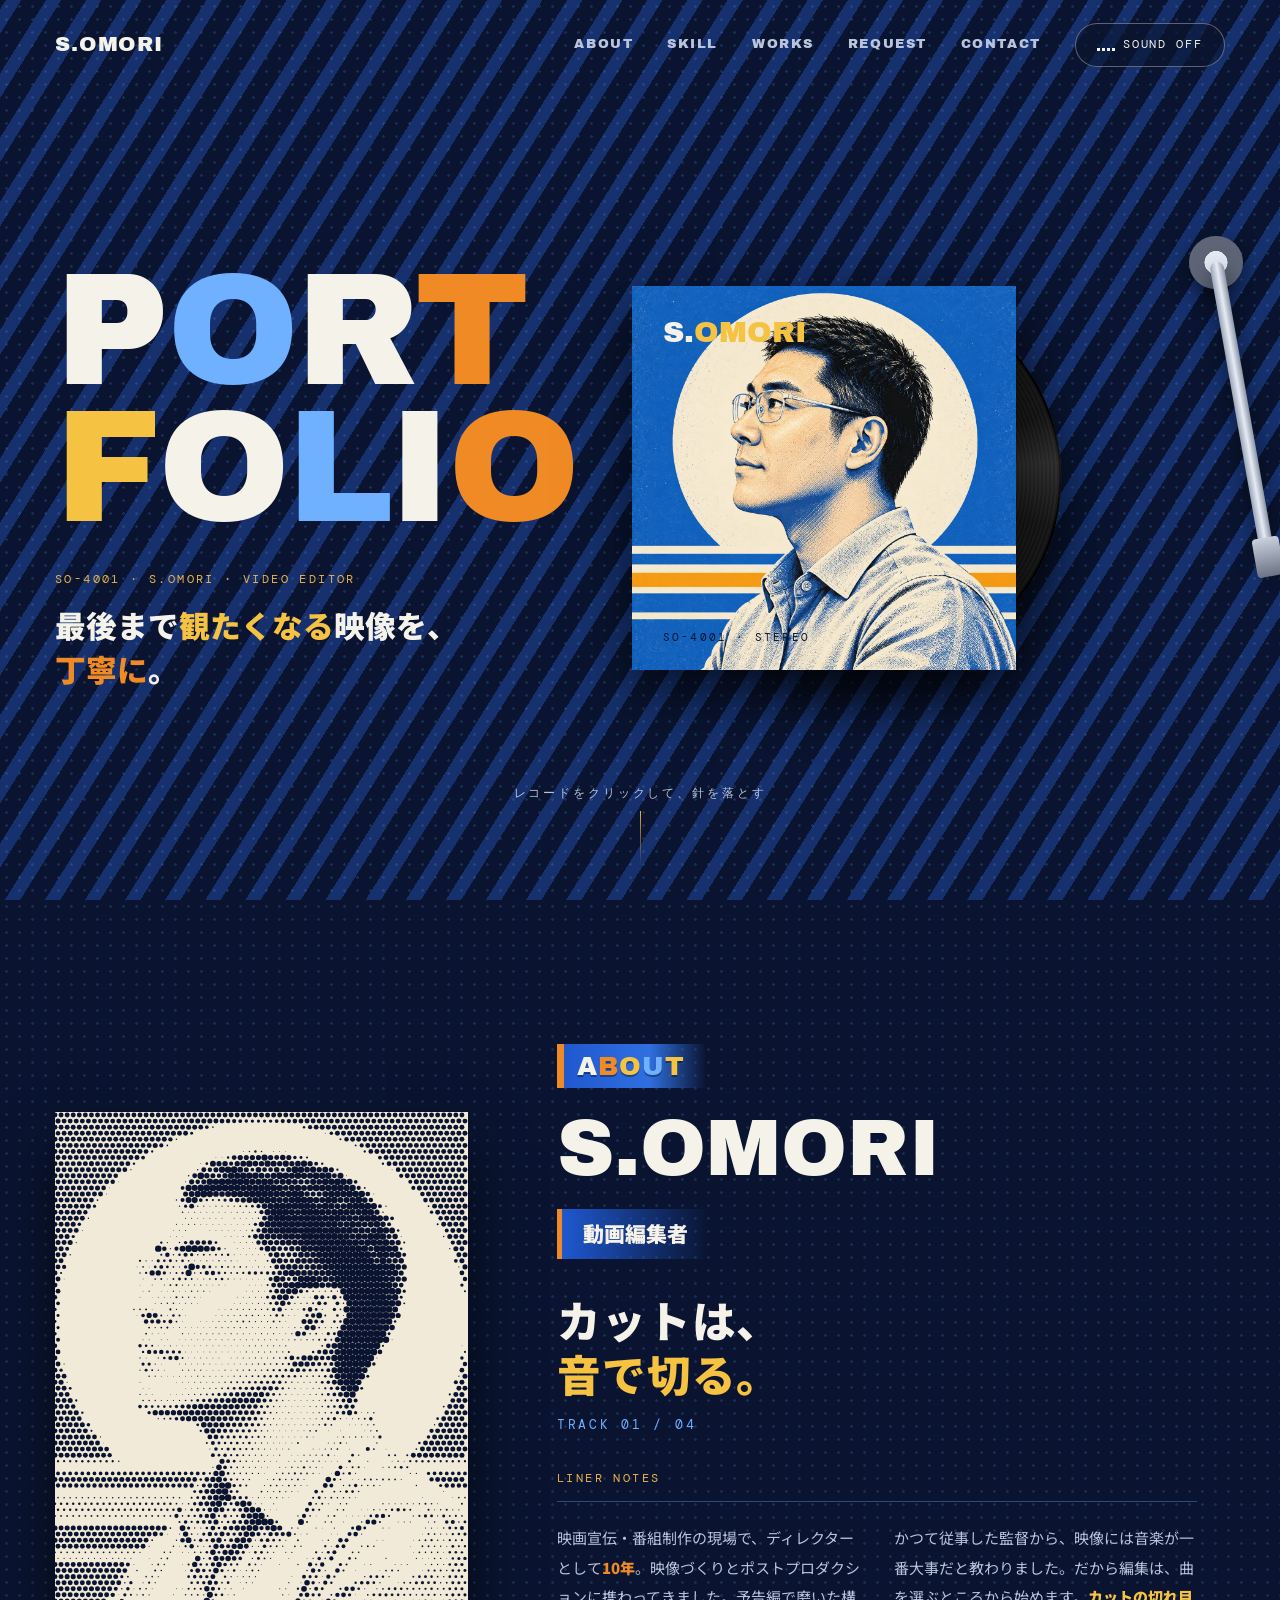
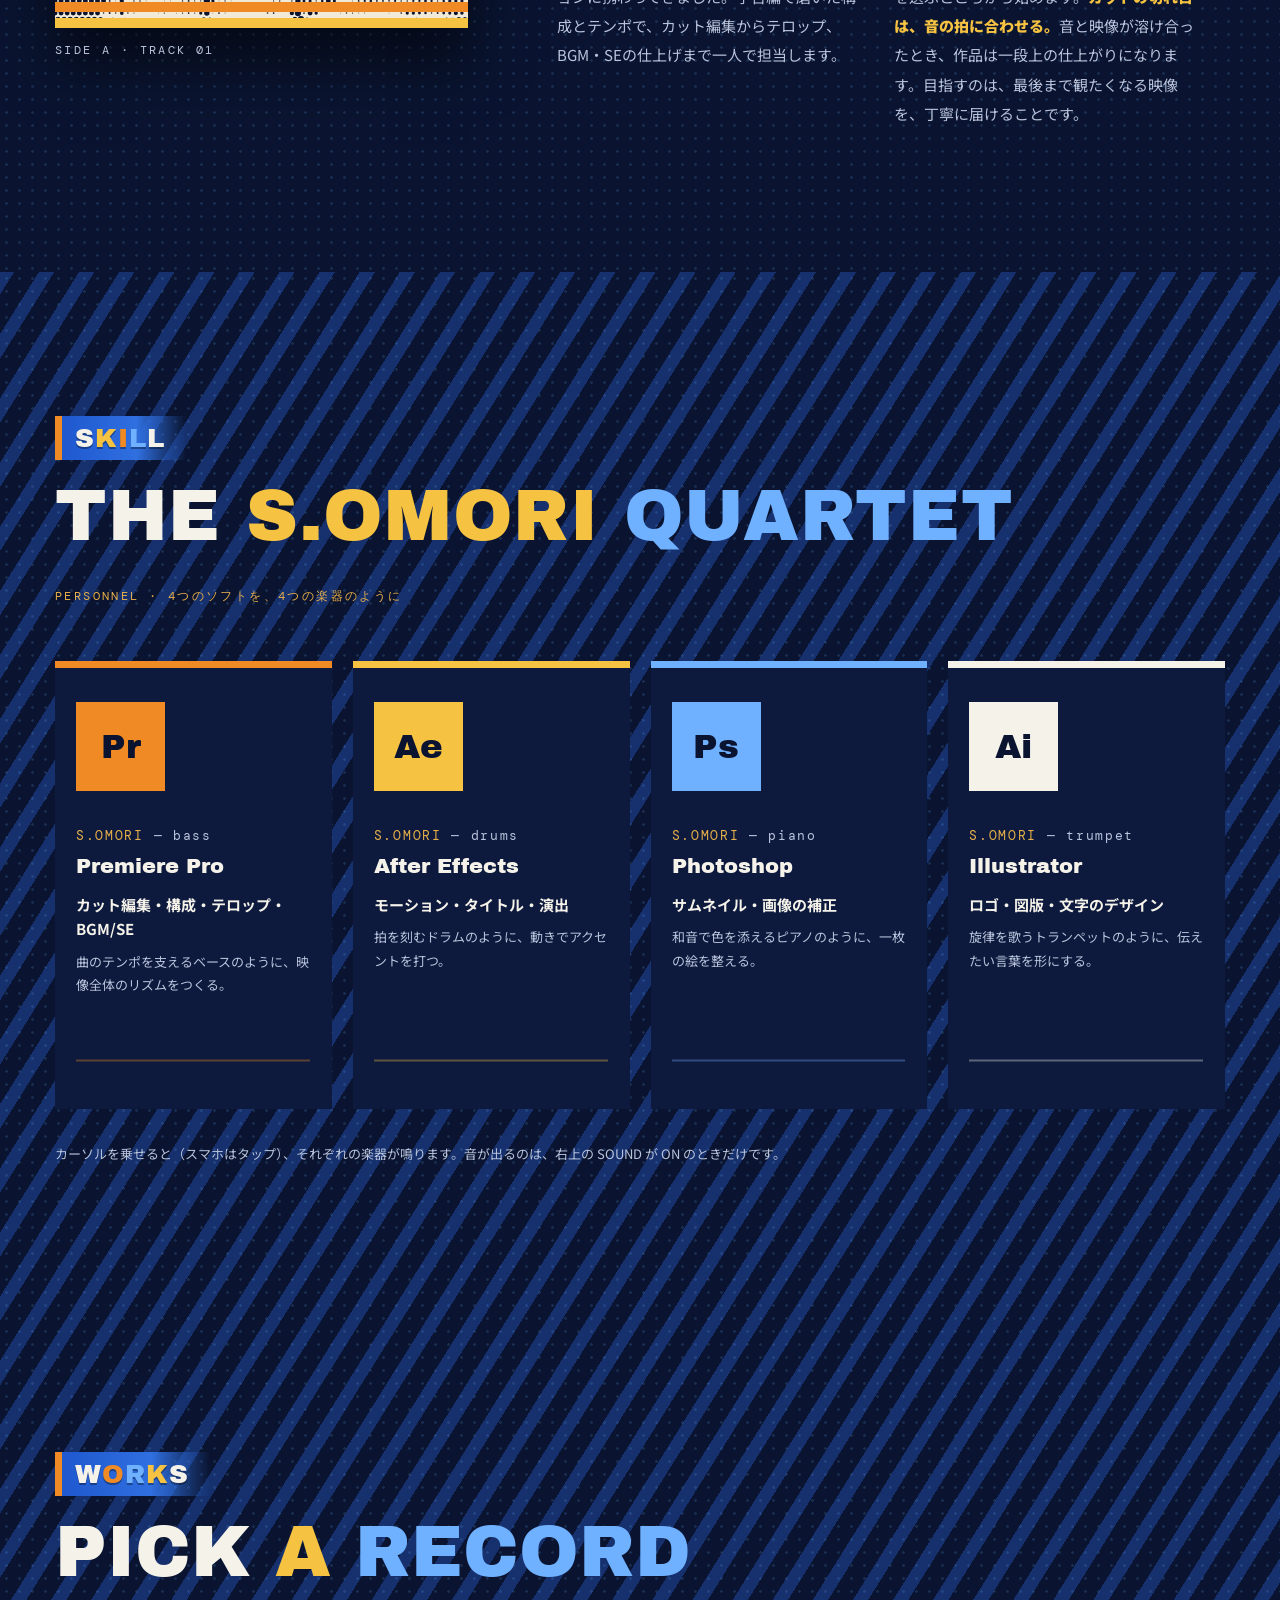
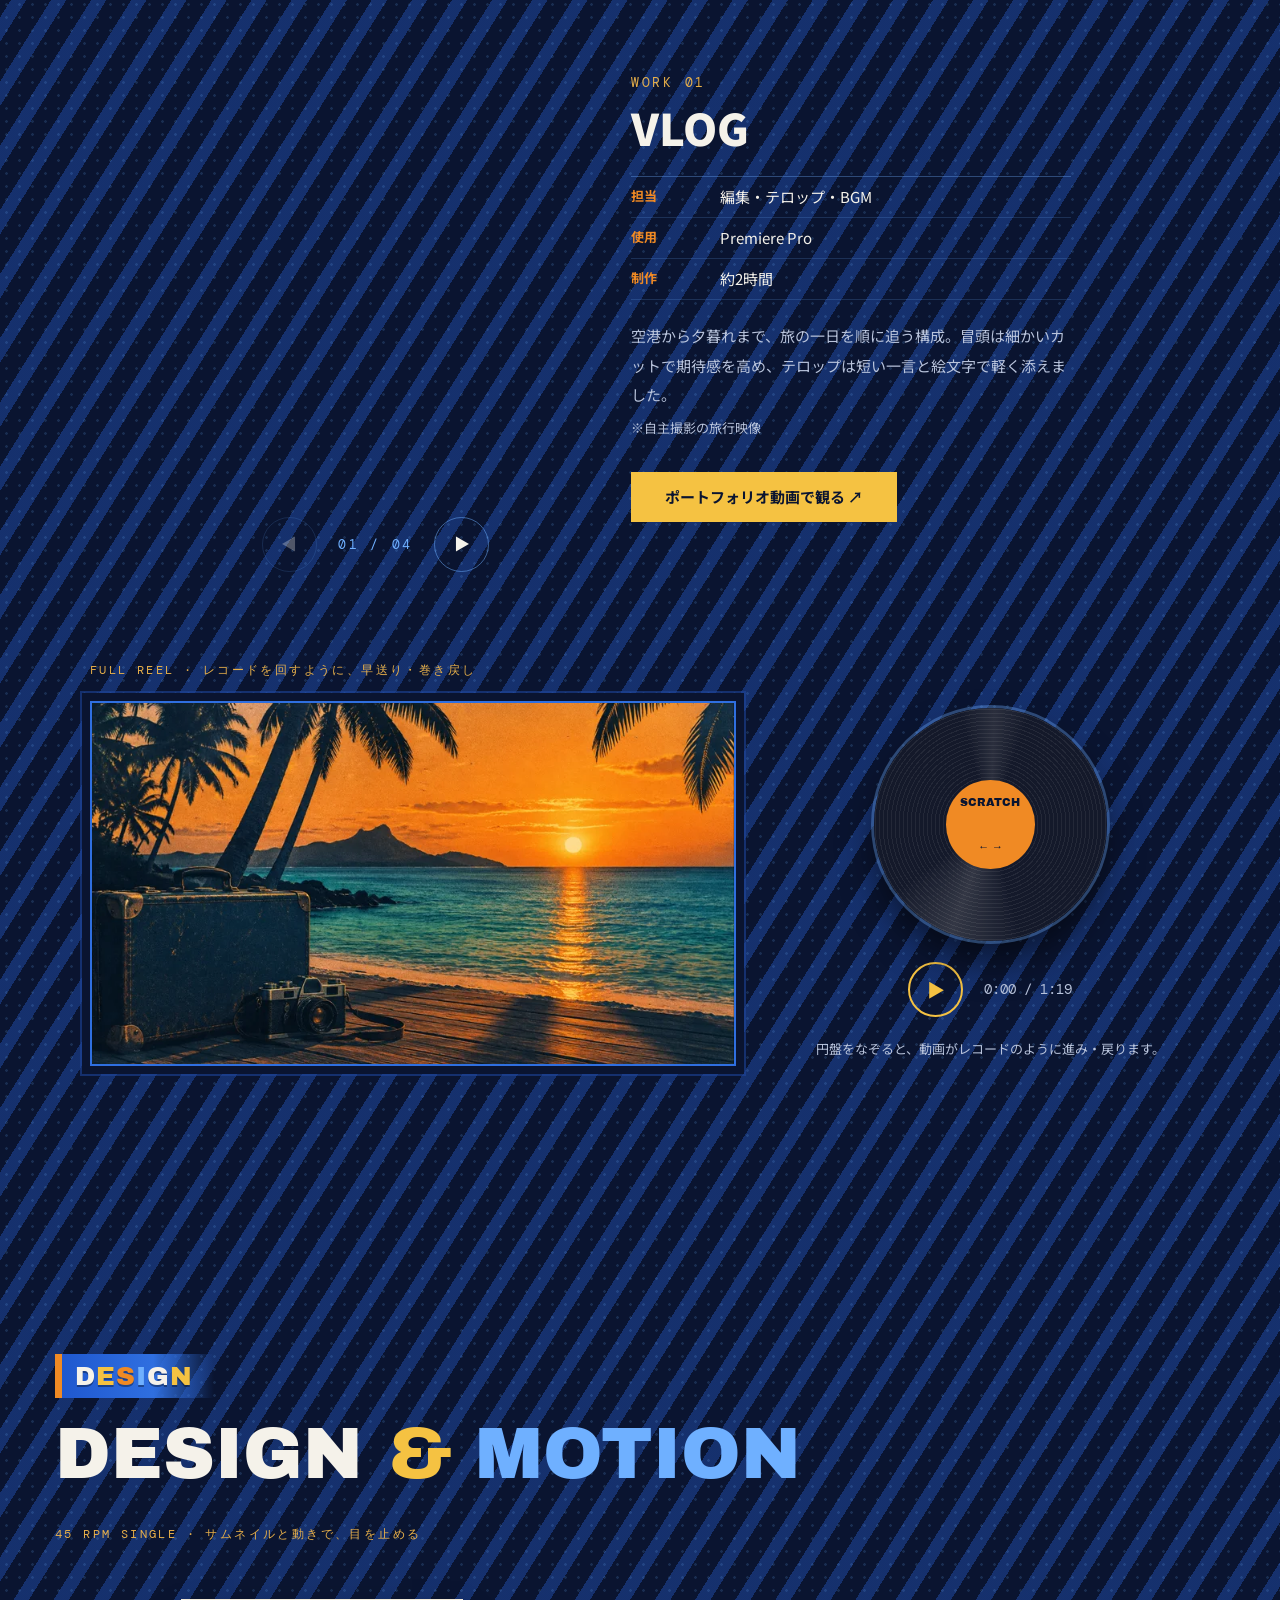
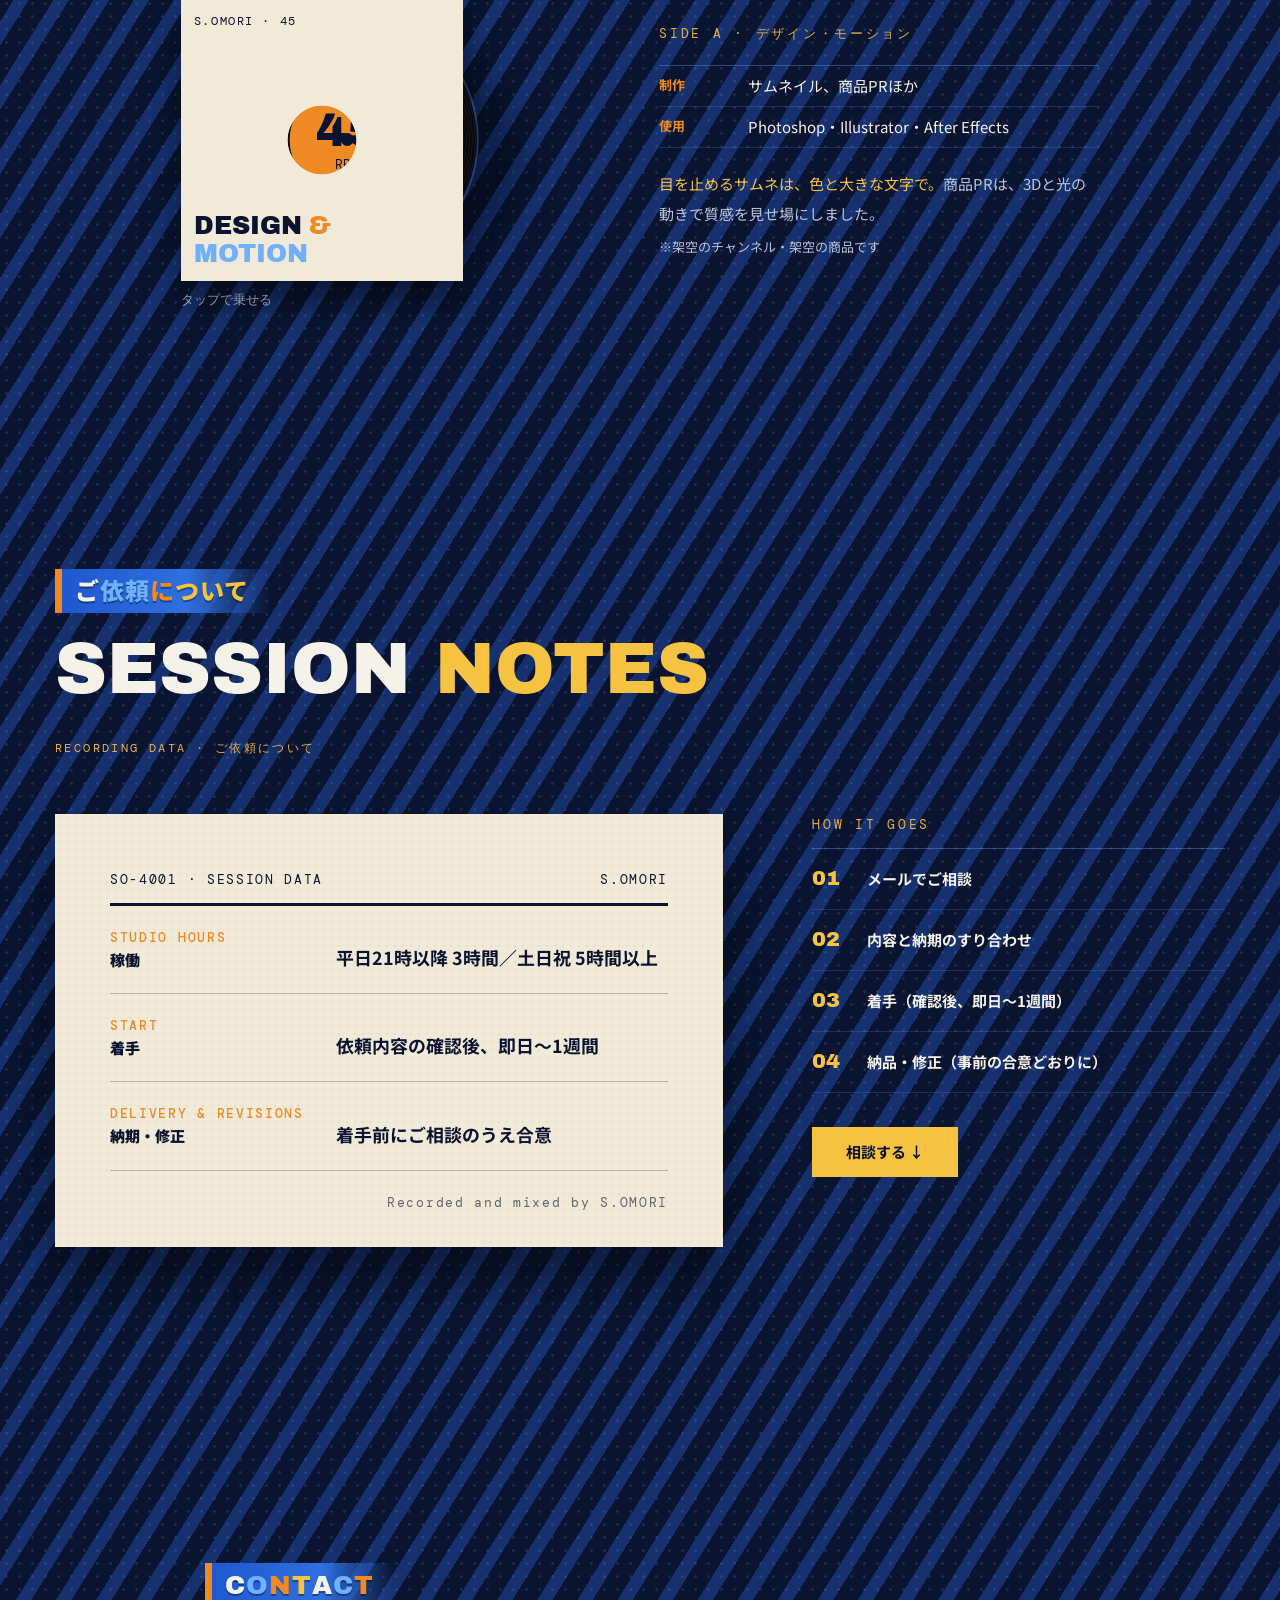
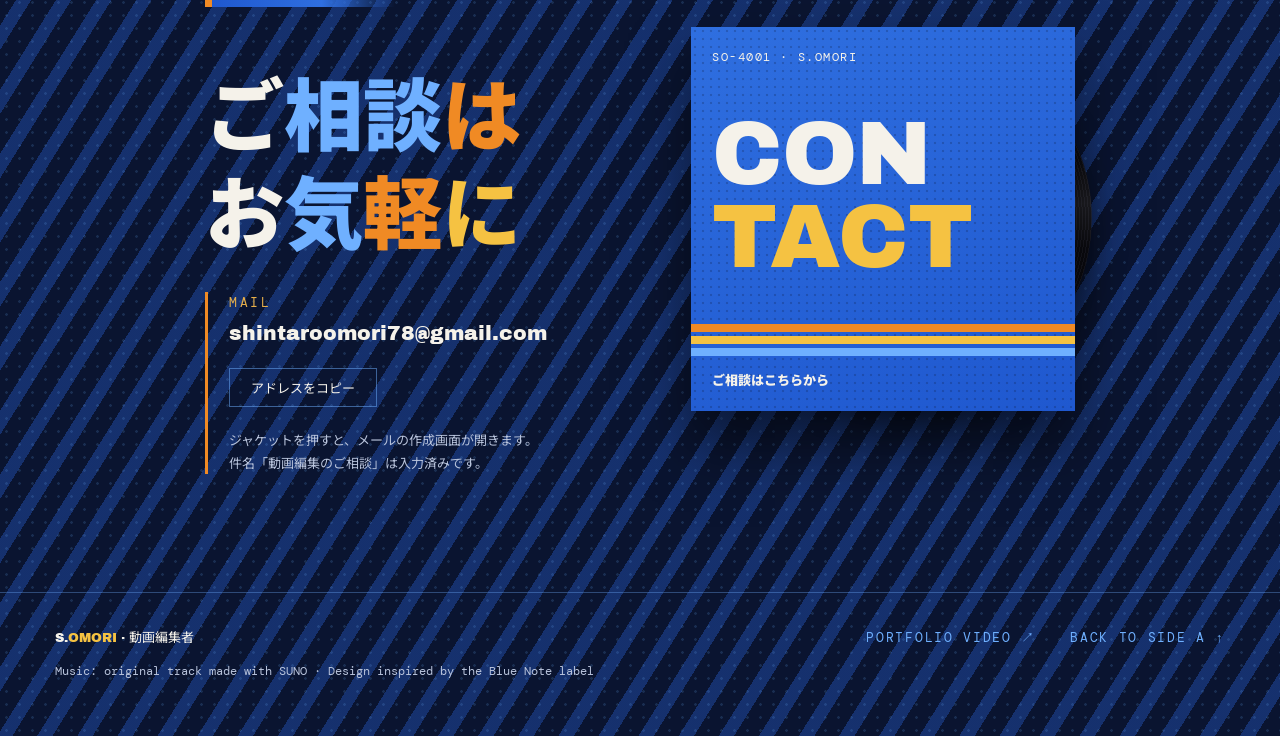
==== commit da3a70c0: "needle: centre the CONTACT group with balanced margins and a larger jacket Co-Authored-By: Claude Op" ====
--- a/needle/index.html
+++ b/needle/index.html
@@ -325,10 +325,9 @@
       </div>
     </section>
     <section id="contact" class="contact" aria-labelledby="contact-title">
-      <p class="tag" aria-hidden="true"><span class="w">C</span><span class="s">O</span><span class="o">N</span><span class="y">T</span><span class="w">A</span><span class="s">C</span><span class="o">T</span></p>
-
       <div class="contact-body">
         <div class="contact-text">
+        <p class="tag" aria-hidden="true"><span class="w">C</span><span class="s">O</span><span class="o">N</span><span class="y">T</span><span class="w">A</span><span class="s">C</span><span class="o">T</span></p>
           <h2 class="contact-title" id="contact-title">
             <span class="contact-row"><span class="w">ご</span><span class="s">相談</span><span class="o">は</span></span>
             <span class="contact-row"><span class="w">お</span><span class="s">気</span><span class="o">軽</span><span class="y">に</span></span>
--- a/needle/styles.css
+++ b/needle/styles.css
@@ -1151,22 +1151,33 @@
    jacket on the right at 1 : 1.618. The record waits in its sleeve and slides
    out when the pointer comes near; pressing it turns the record once and opens
    the mail. */
+/* Text and jacket form one group, centred on the page with 144px between
+   them; the jacket (the button) is the larger mass. */
+.contact {
+  display: grid;
+  align-items: center;
+  min-height: 89vh;
+}
+
 .contact-body {
   display: grid;
-  grid-template-columns: minmax(0, 1fr) minmax(0, 1.618fr);
-  align-items: stretch;
-  gap: var(--s6);
-  margin-top: var(--s4);
+  grid-template-columns: auto auto;
+  justify-content: center;
+  align-items: center;
+  gap: var(--s7);
 }
 
 .contact-text {
   display: flex;
   flex-direction: column;
-  justify-content: space-between;
-  gap: var(--s5);
-}
-
-.contact-row {
+  gap: var(--s4);
+}
+
+.contact-text .tag {
+  align-self: flex-start;
+}
+
+.contact-title .contact-row {
   display: block;
 }
 
@@ -1176,11 +1187,12 @@
 }
 
 .label-btn {
-  --cw: clamp(240px, 26vw, 377px);
+  --cw: clamp(260px, 30vw, 440px);
   position: relative;
   display: block;
   justify-self: center;
-  width: calc(var(--cw) * 1.382);
+  /* only the jacket takes space; the record slides out over the margin */
+  width: var(--cw);
   height: var(--cw);
   text-decoration: none;
   color: var(--navy);
@@ -1405,9 +1417,52 @@
 
 @media (max-width: 1100px) {
   .contact-body {
+    gap: var(--s5);
+  }
+
+  .label-btn {
+    --cw: clamp(240px, 34vw, 340px);
+  }
+
+
+  .session-body {
     grid-template-columns: minmax(0, 1fr);
     gap: var(--s5);
   }
+
+  .works-body {
+    grid-template-columns: minmax(0, 1fr);
+    gap: var(--s5);
+  }
+
+  .work-info {
+    max-width: none;
+    padding-bottom: 0;
+  }
+
+  .players {
+    grid-template-columns: repeat(2, minmax(0, 1fr));
+  }
+
+  .player {
+    aspect-ratio: auto;
+    min-height: 0;
+  }
+}
+
+/* ---------- Phones ---------- */
+@media (max-width: 767px) {
+  .contact {
+    min-height: 0;
+  }
+
+  .contact-body {
+    grid-template-columns: minmax(0, 1fr);
+    justify-content: stretch;
+    gap: var(--s5);
+  }
+
+  .contact-text .tag { order: 0; justify-self: start; }
 
   /* one column: headline, then the jacket (the button), then the mail details */
   .contact-text {
@@ -1418,33 +1473,6 @@
   .label-btn { order: 2; justify-self: start; }
   .contact-info { order: 3; }
 
-  .session-body {
-    grid-template-columns: minmax(0, 1fr);
-    gap: var(--s5);
-  }
-
-  .works-body {
-    grid-template-columns: minmax(0, 1fr);
-    gap: var(--s5);
-  }
-
-  .work-info {
-    max-width: none;
-    padding-bottom: 0;
-  }
-
-  .players {
-    grid-template-columns: repeat(2, minmax(0, 1fr));
-  }
-
-  .player {
-    aspect-ratio: auto;
-    min-height: 0;
-  }
-}
-
-/* ---------- Phones ---------- */
-@media (max-width: 767px) {
   .contact {
     --lw: min(76vw, 300px);
     padding: var(--s6) var(--s3) var(--s5);
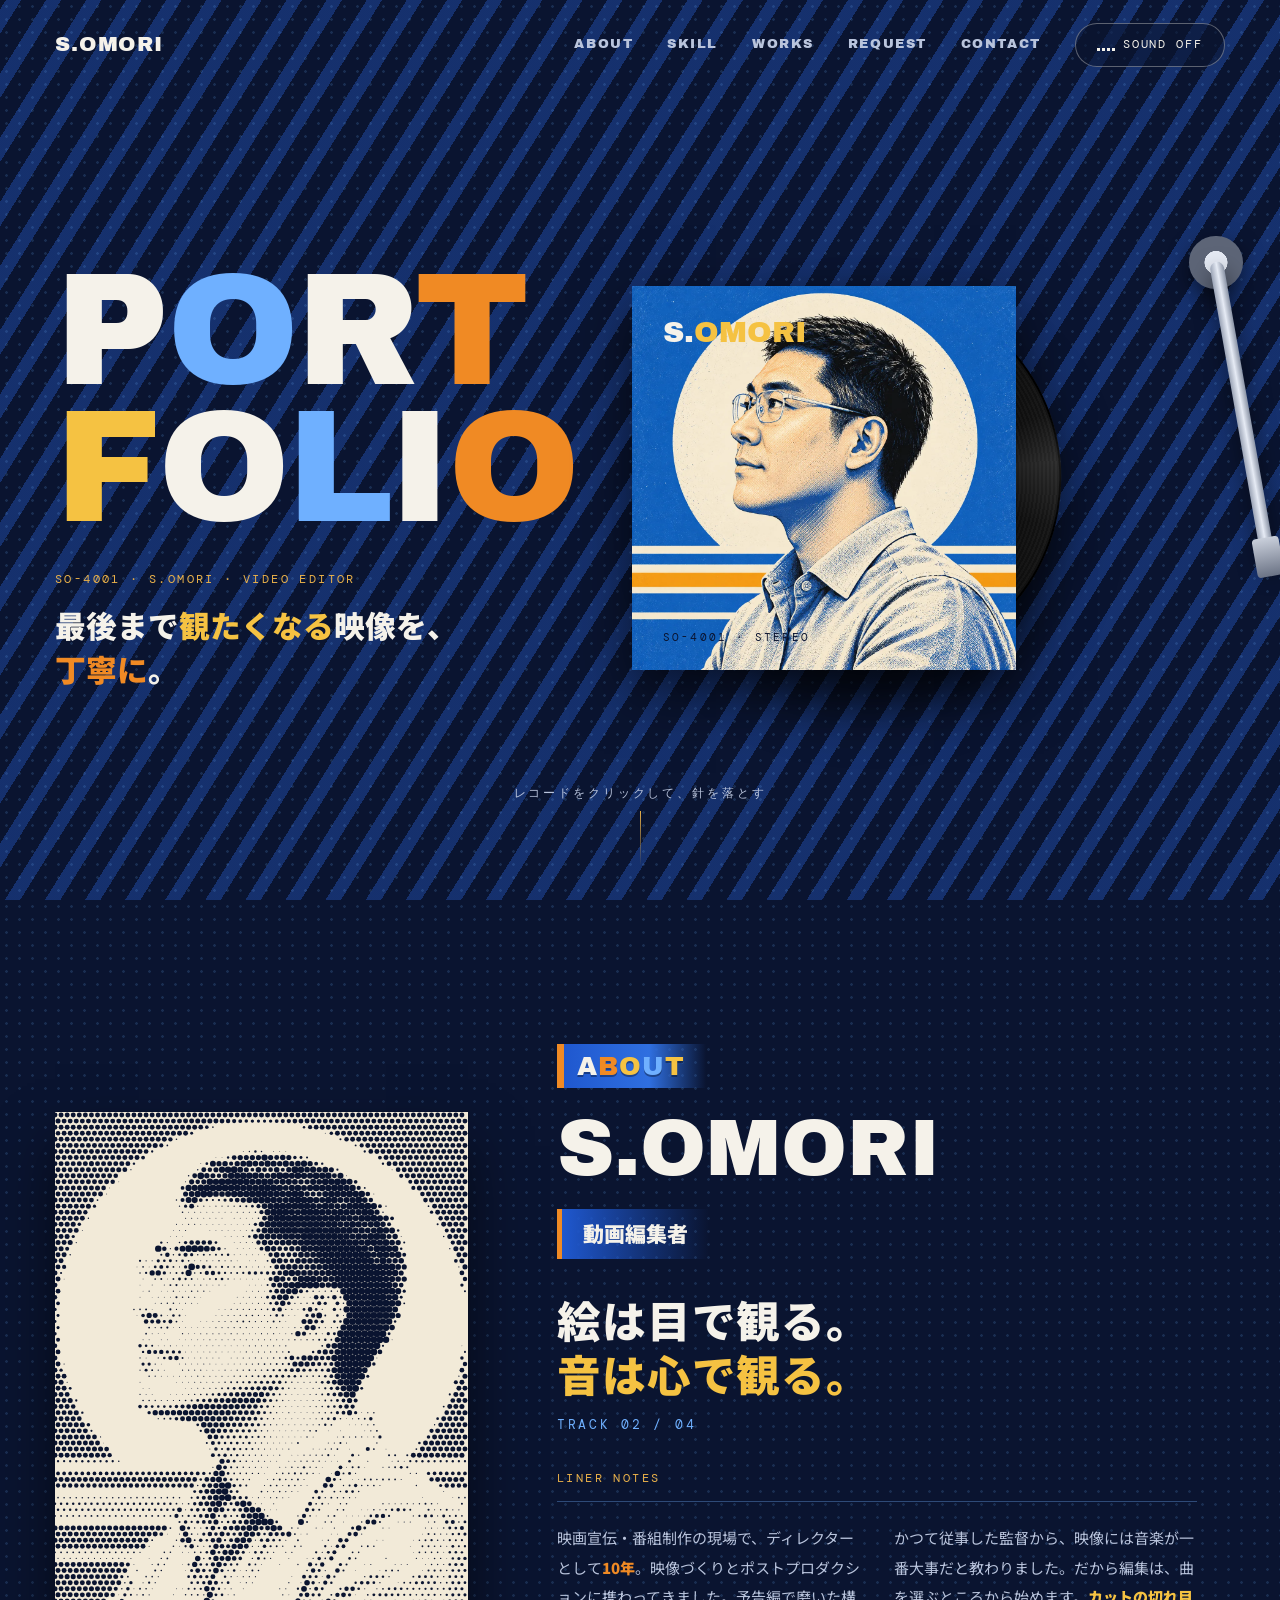
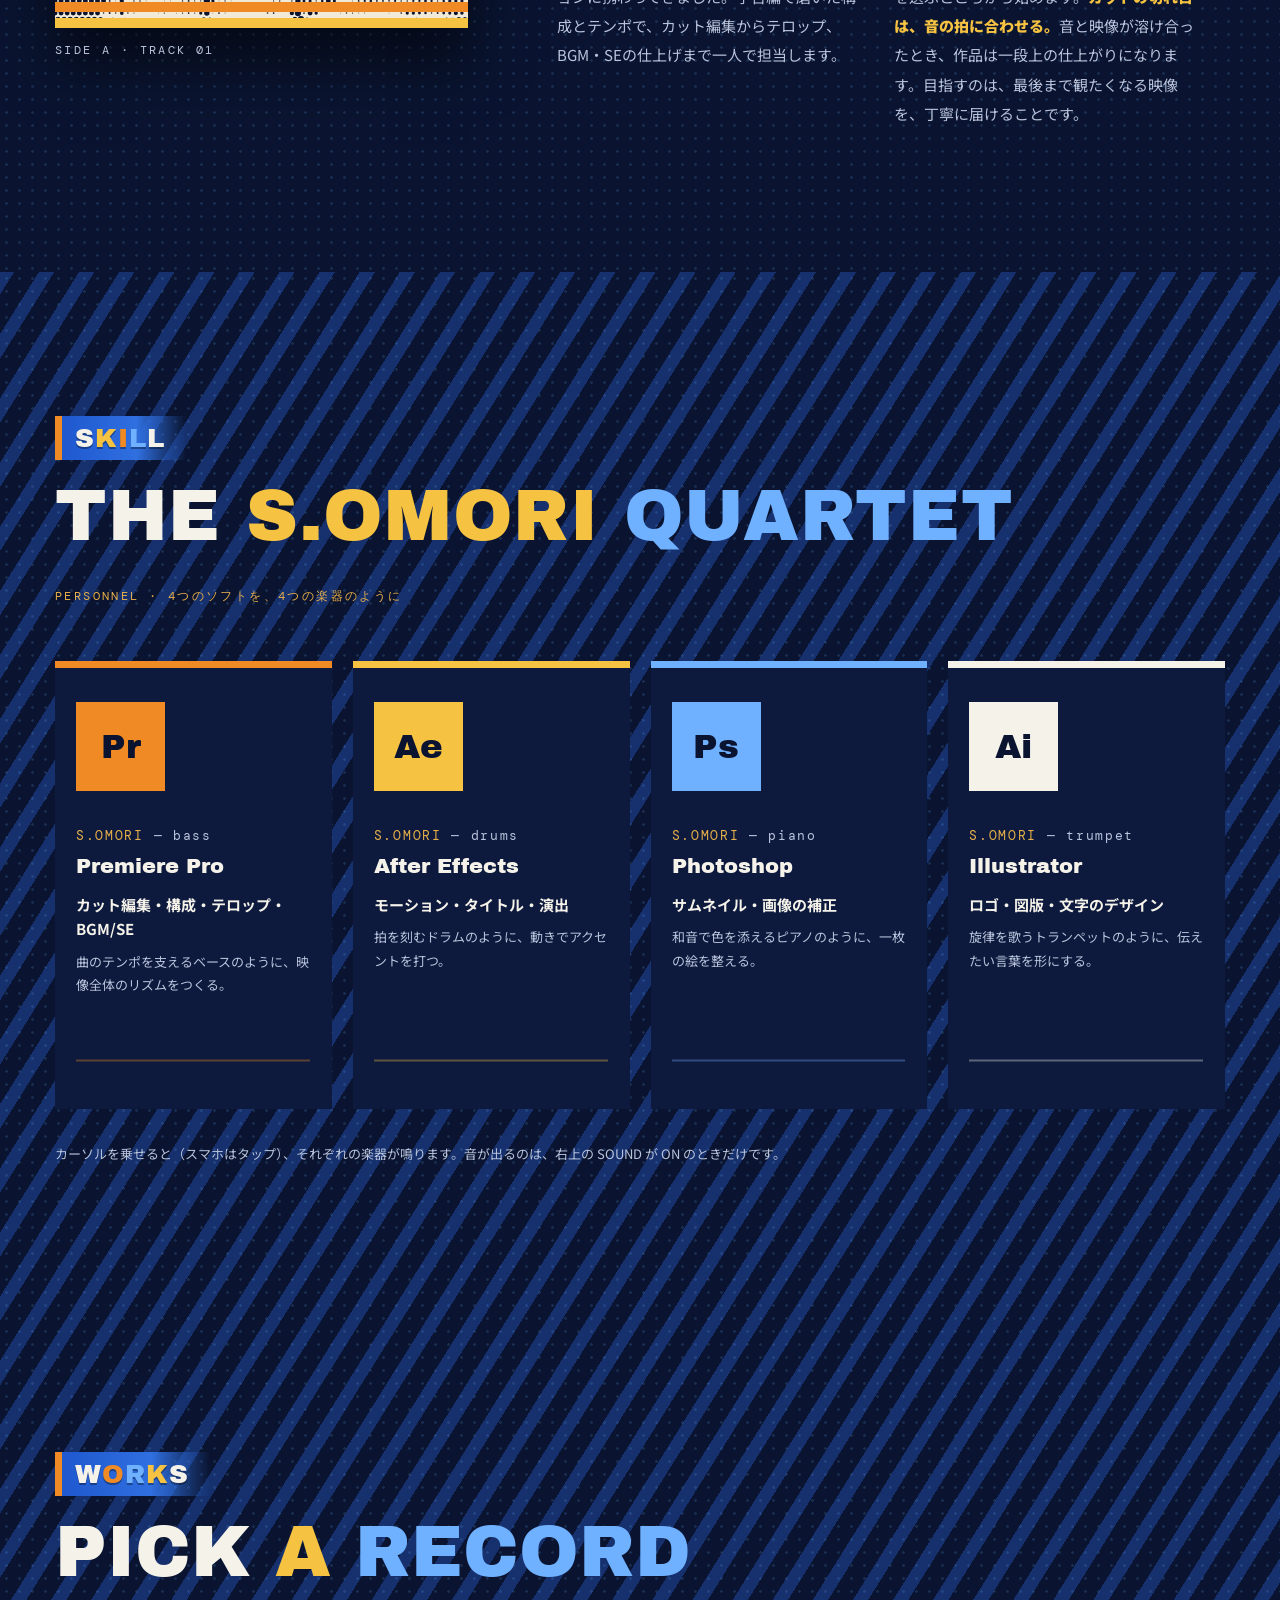
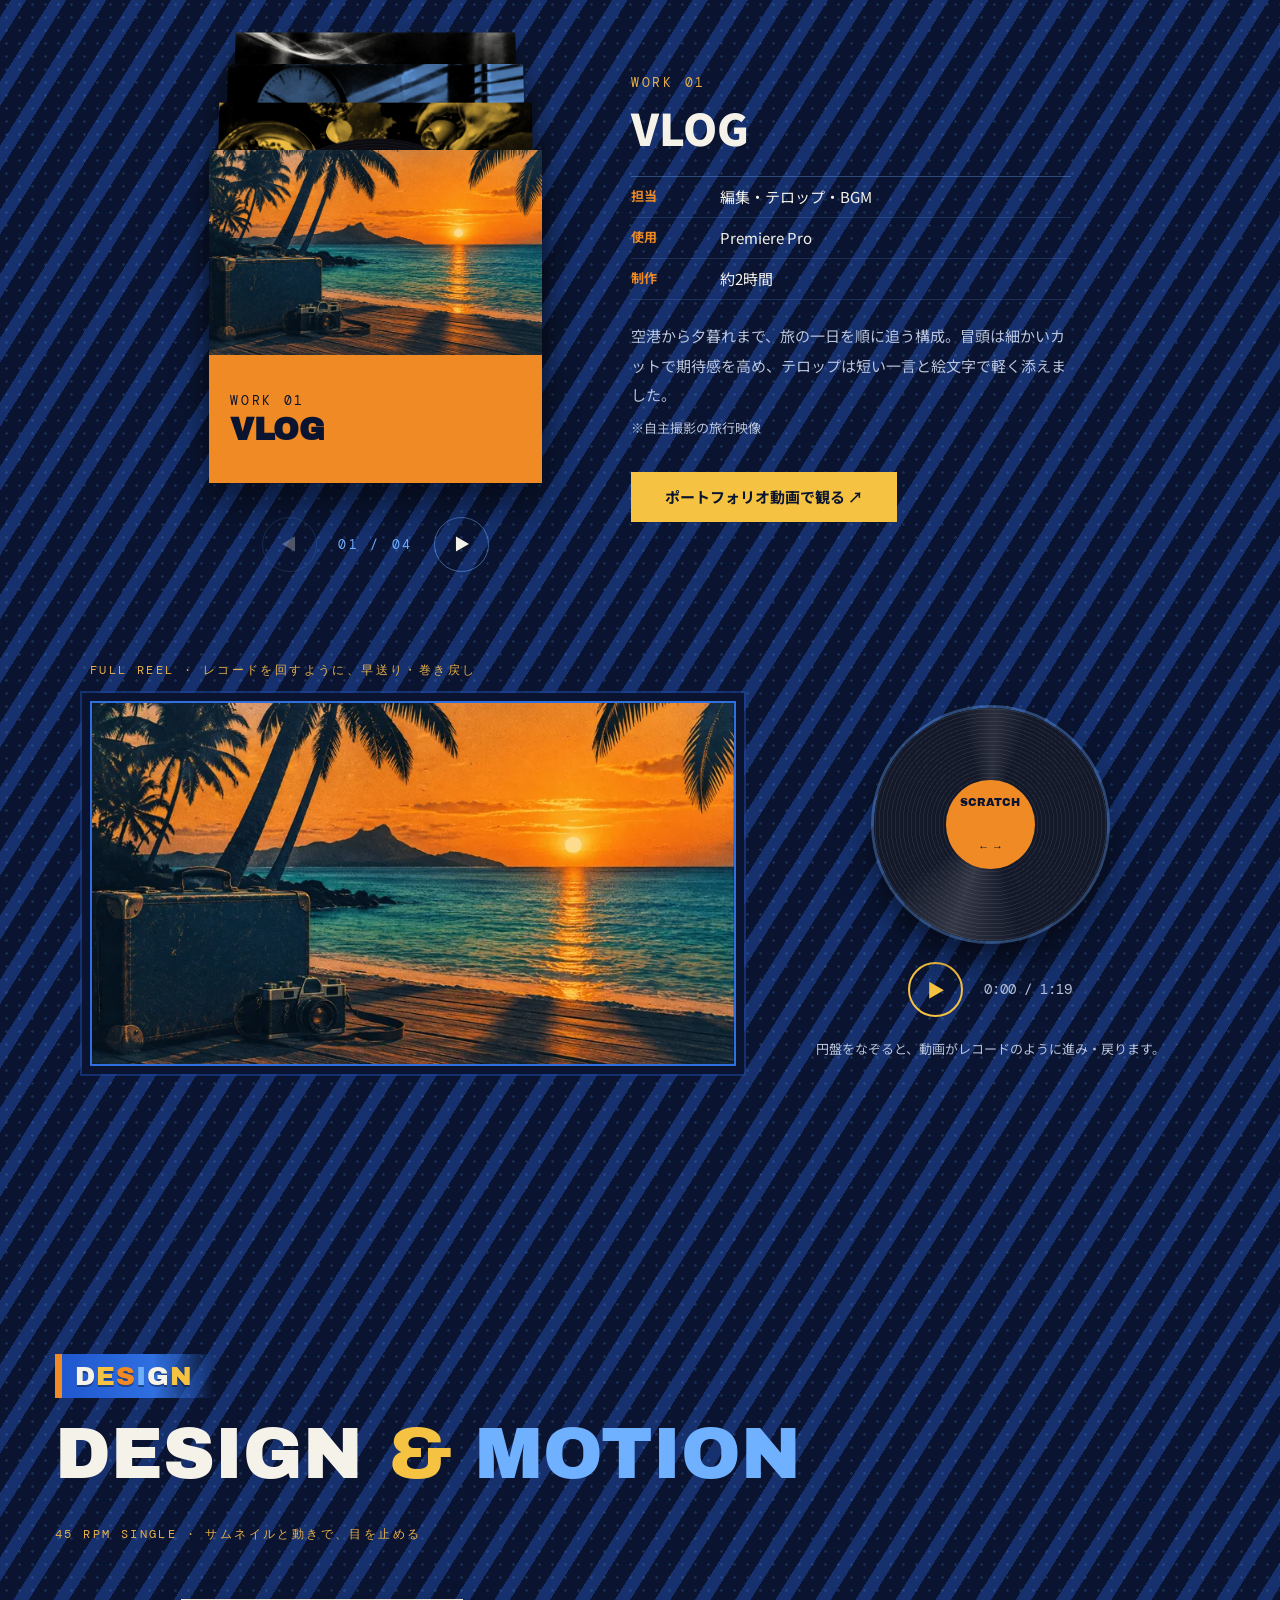
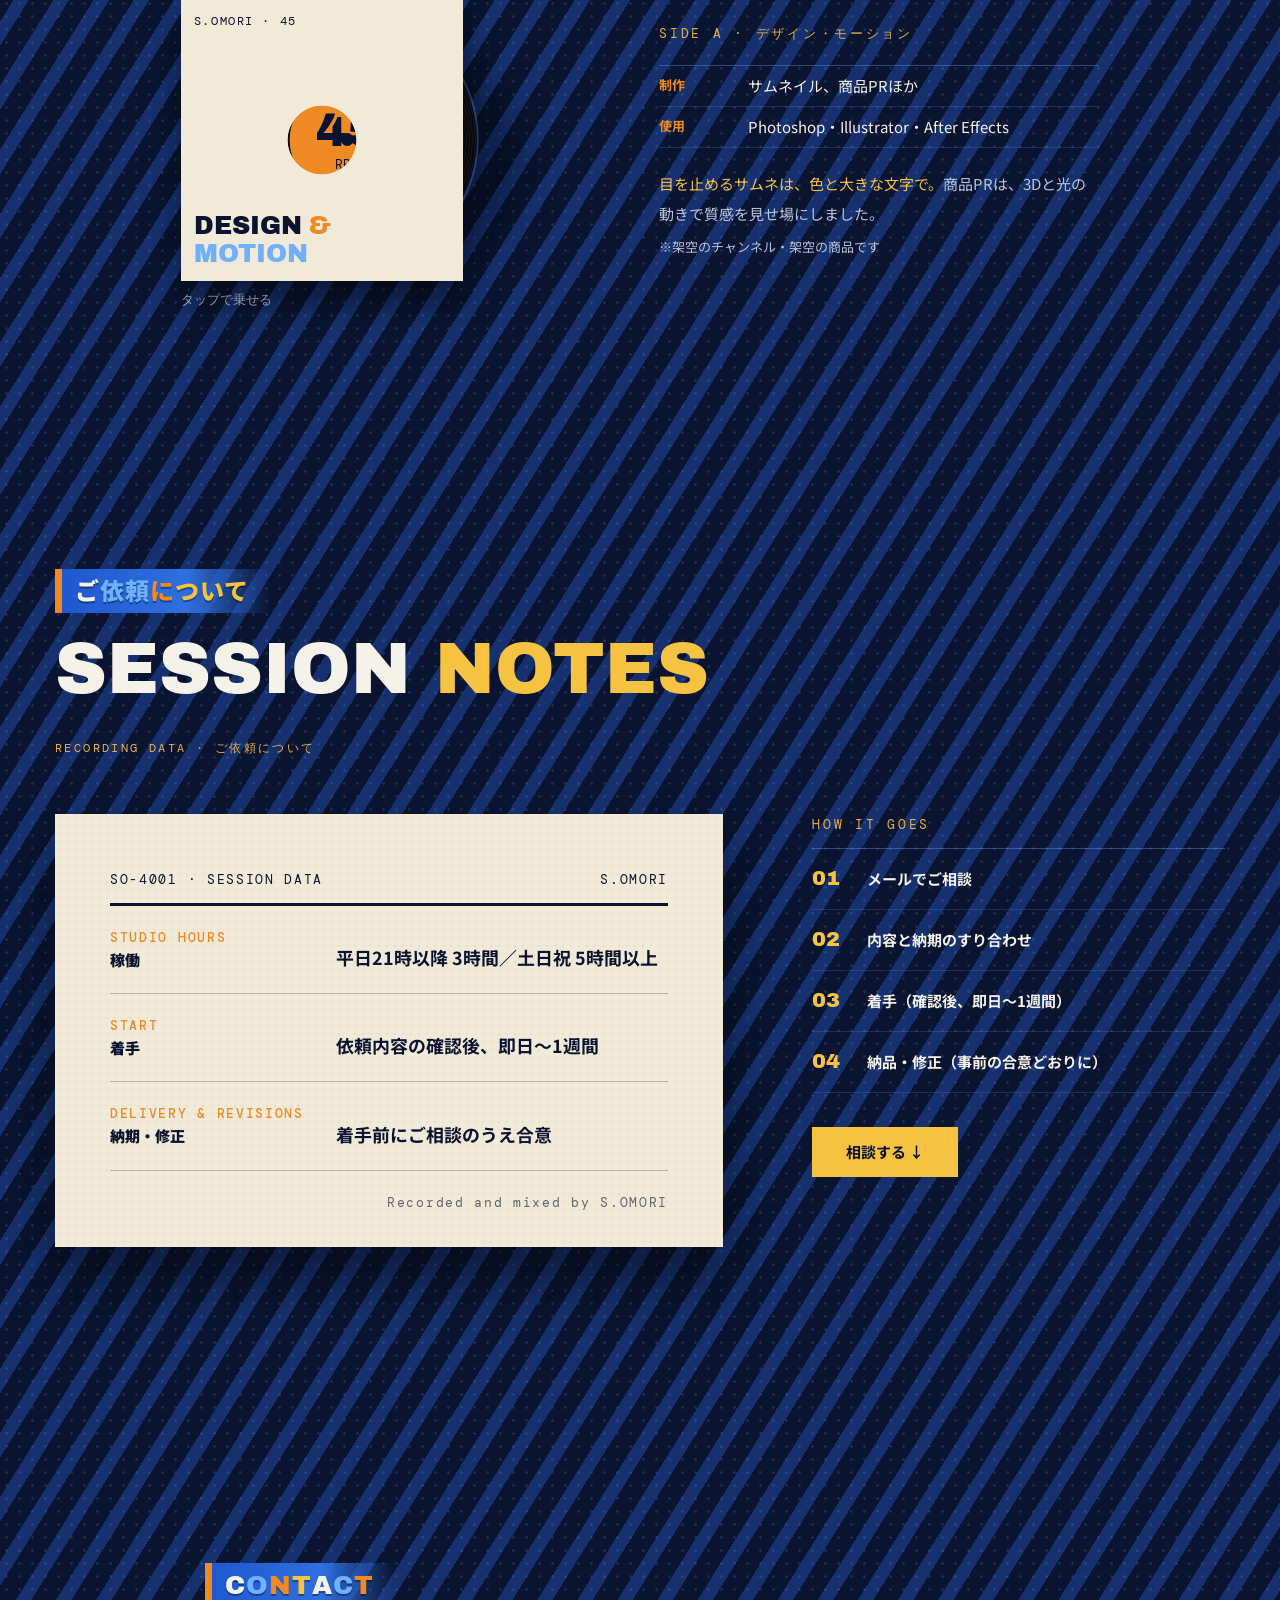
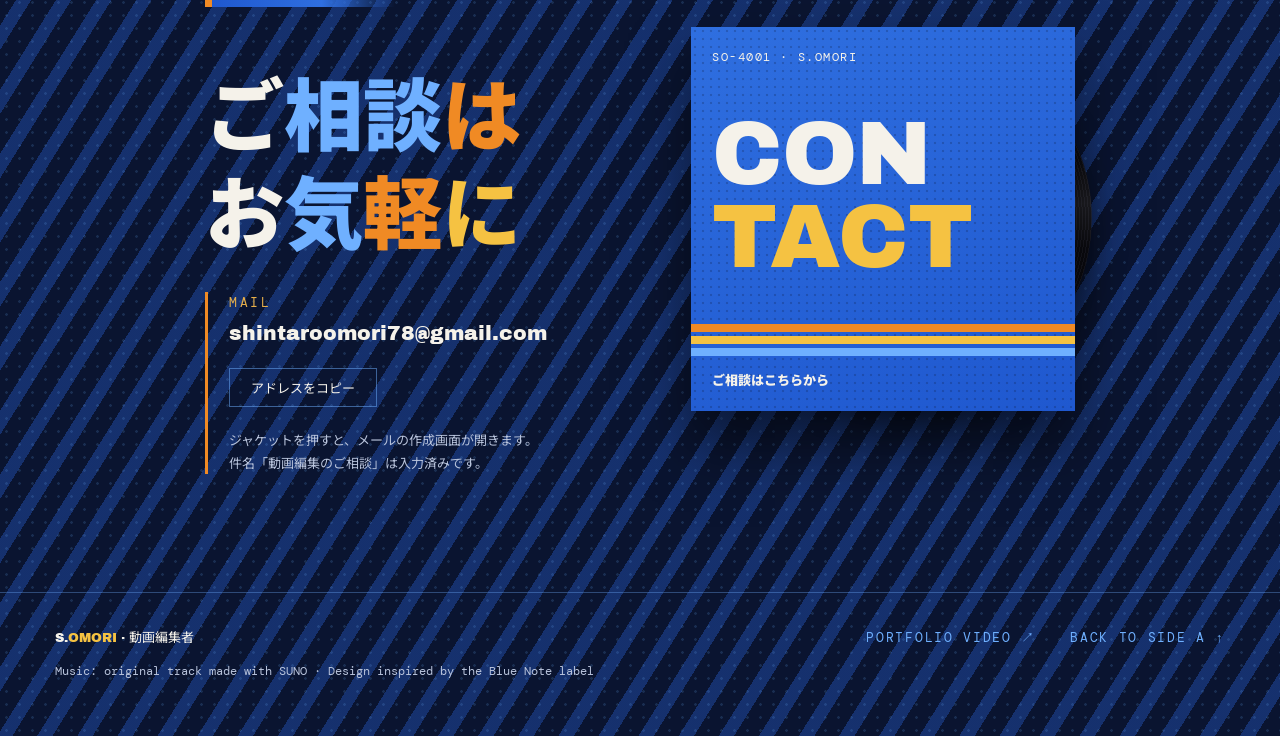
==== commit 561951b0: "needle: version the CSS and JS links so updates show without a stale cache Co-Authored-By: Claude Op" ====
--- a/needle/index.html
+++ b/needle/index.html
@@ -8,8 +8,8 @@
   <link rel="preconnect" href="https://fonts.googleapis.com">
   <link rel="preconnect" href="https://fonts.gstatic.com" crossorigin>
   <link href="https://fonts.googleapis.com/css2?family=Archivo+Black&family=Noto+Sans+JP:wght@500;700;900&family=DM+Mono:wght@500&display=swap" rel="stylesheet">
-  <link rel="stylesheet" href="styles.css">
-  <script type="module" src="needle.js"></script>
+  <link rel="stylesheet" href="styles.css?v=da3a70c">
+  <script type="module" src="needle.js?v=da3a70c"></script>
 </head>
 <body>
 
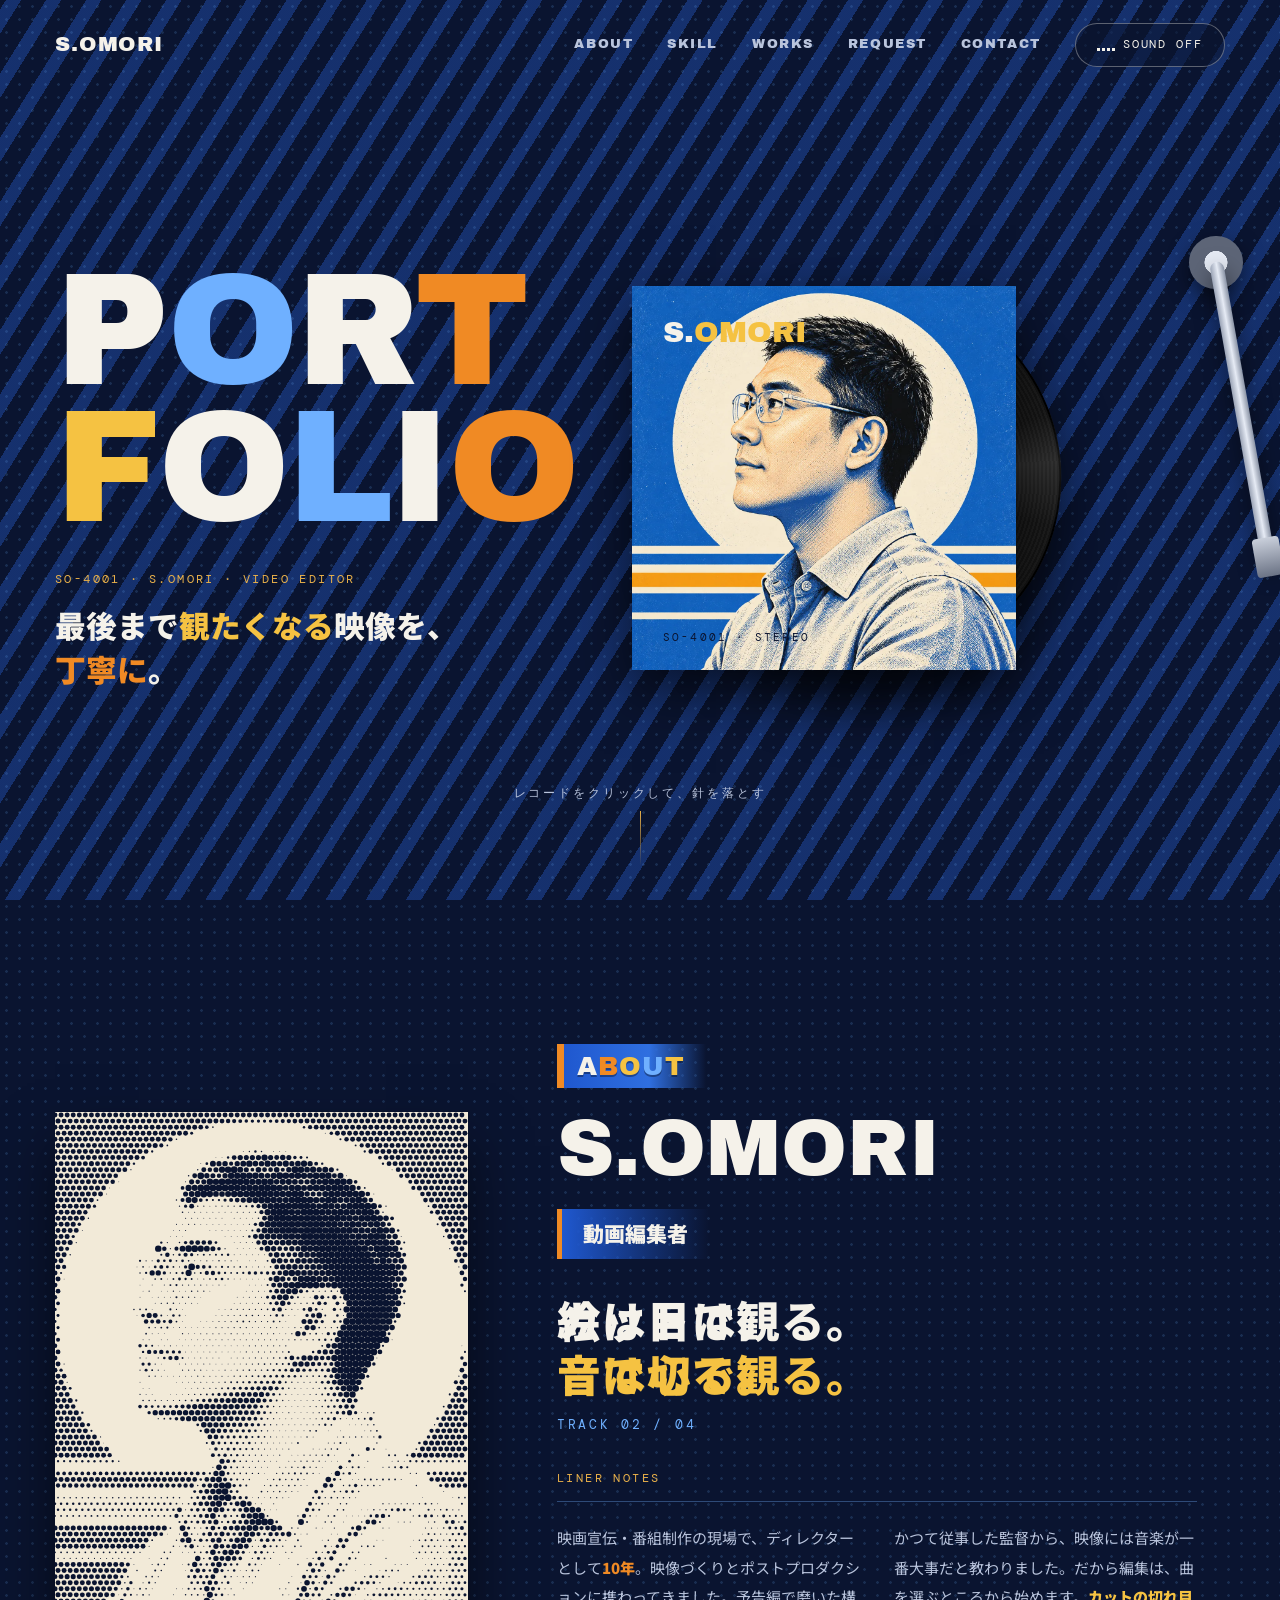
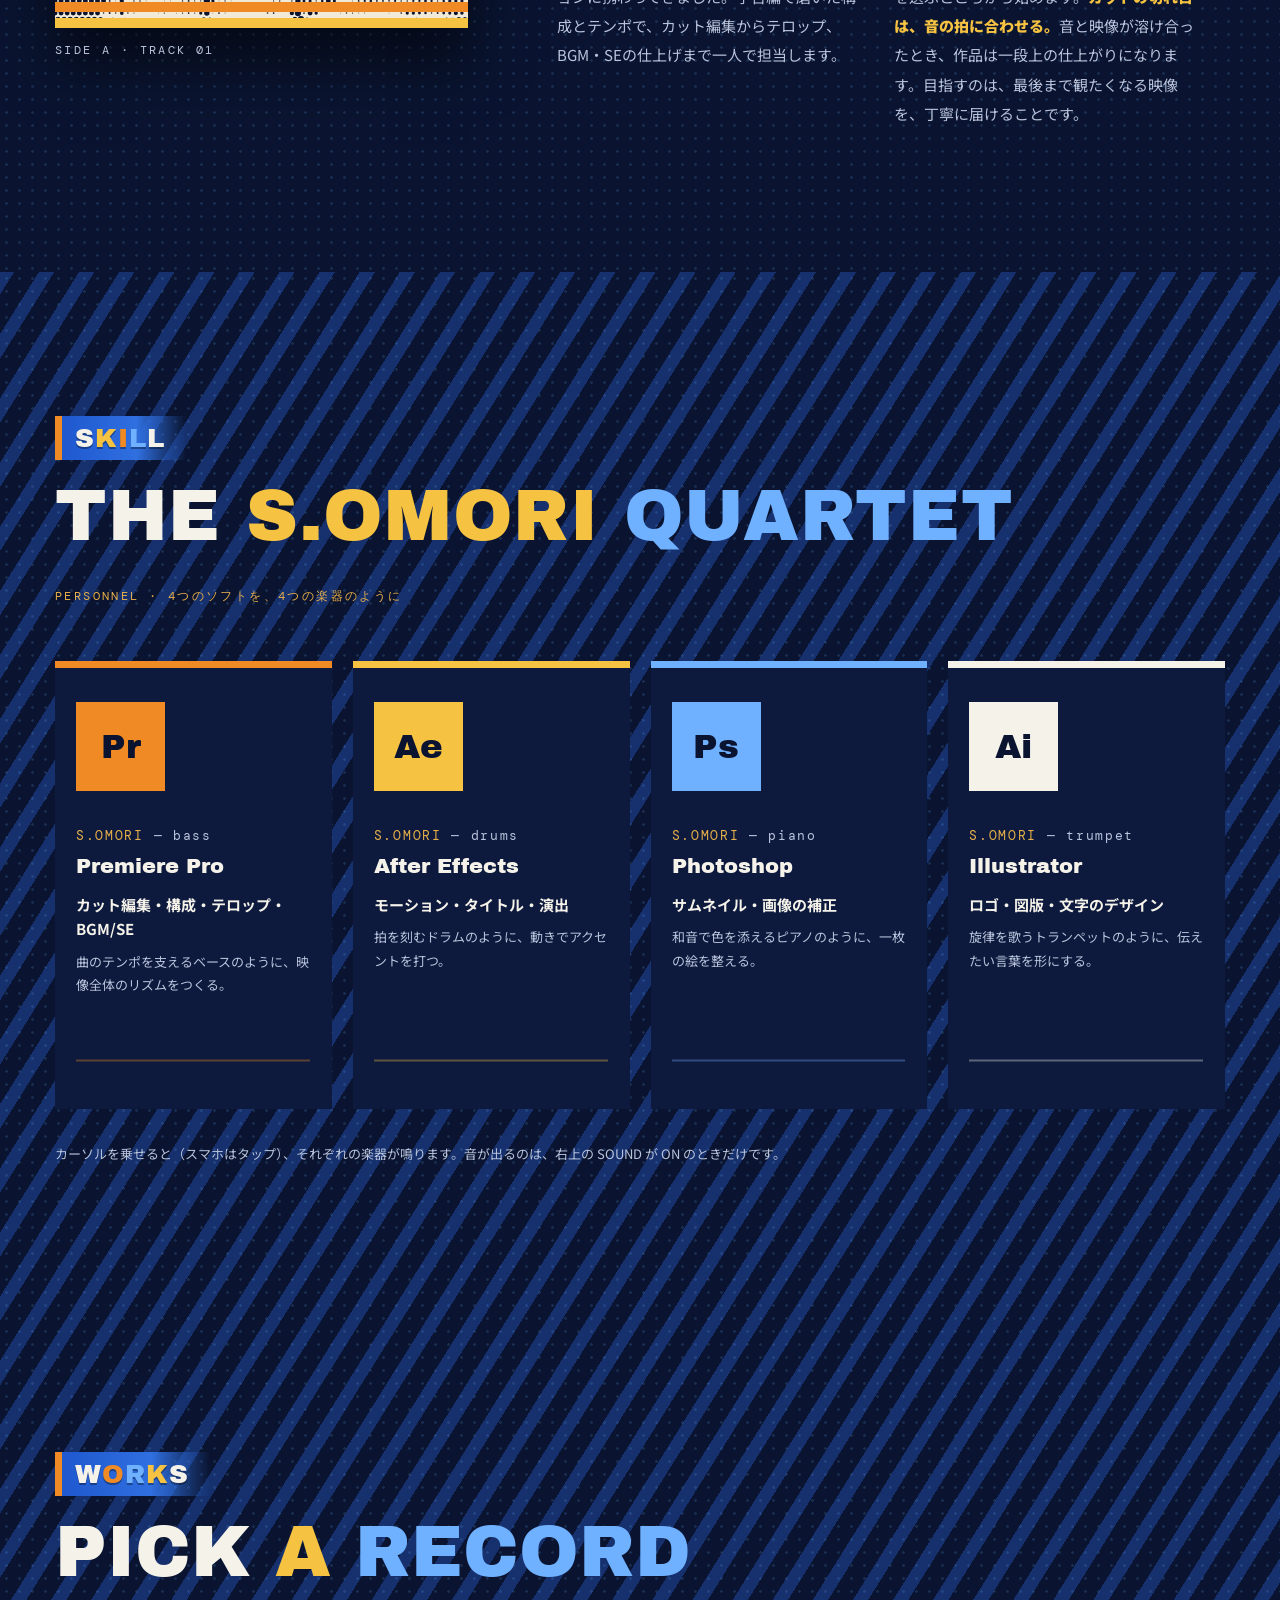
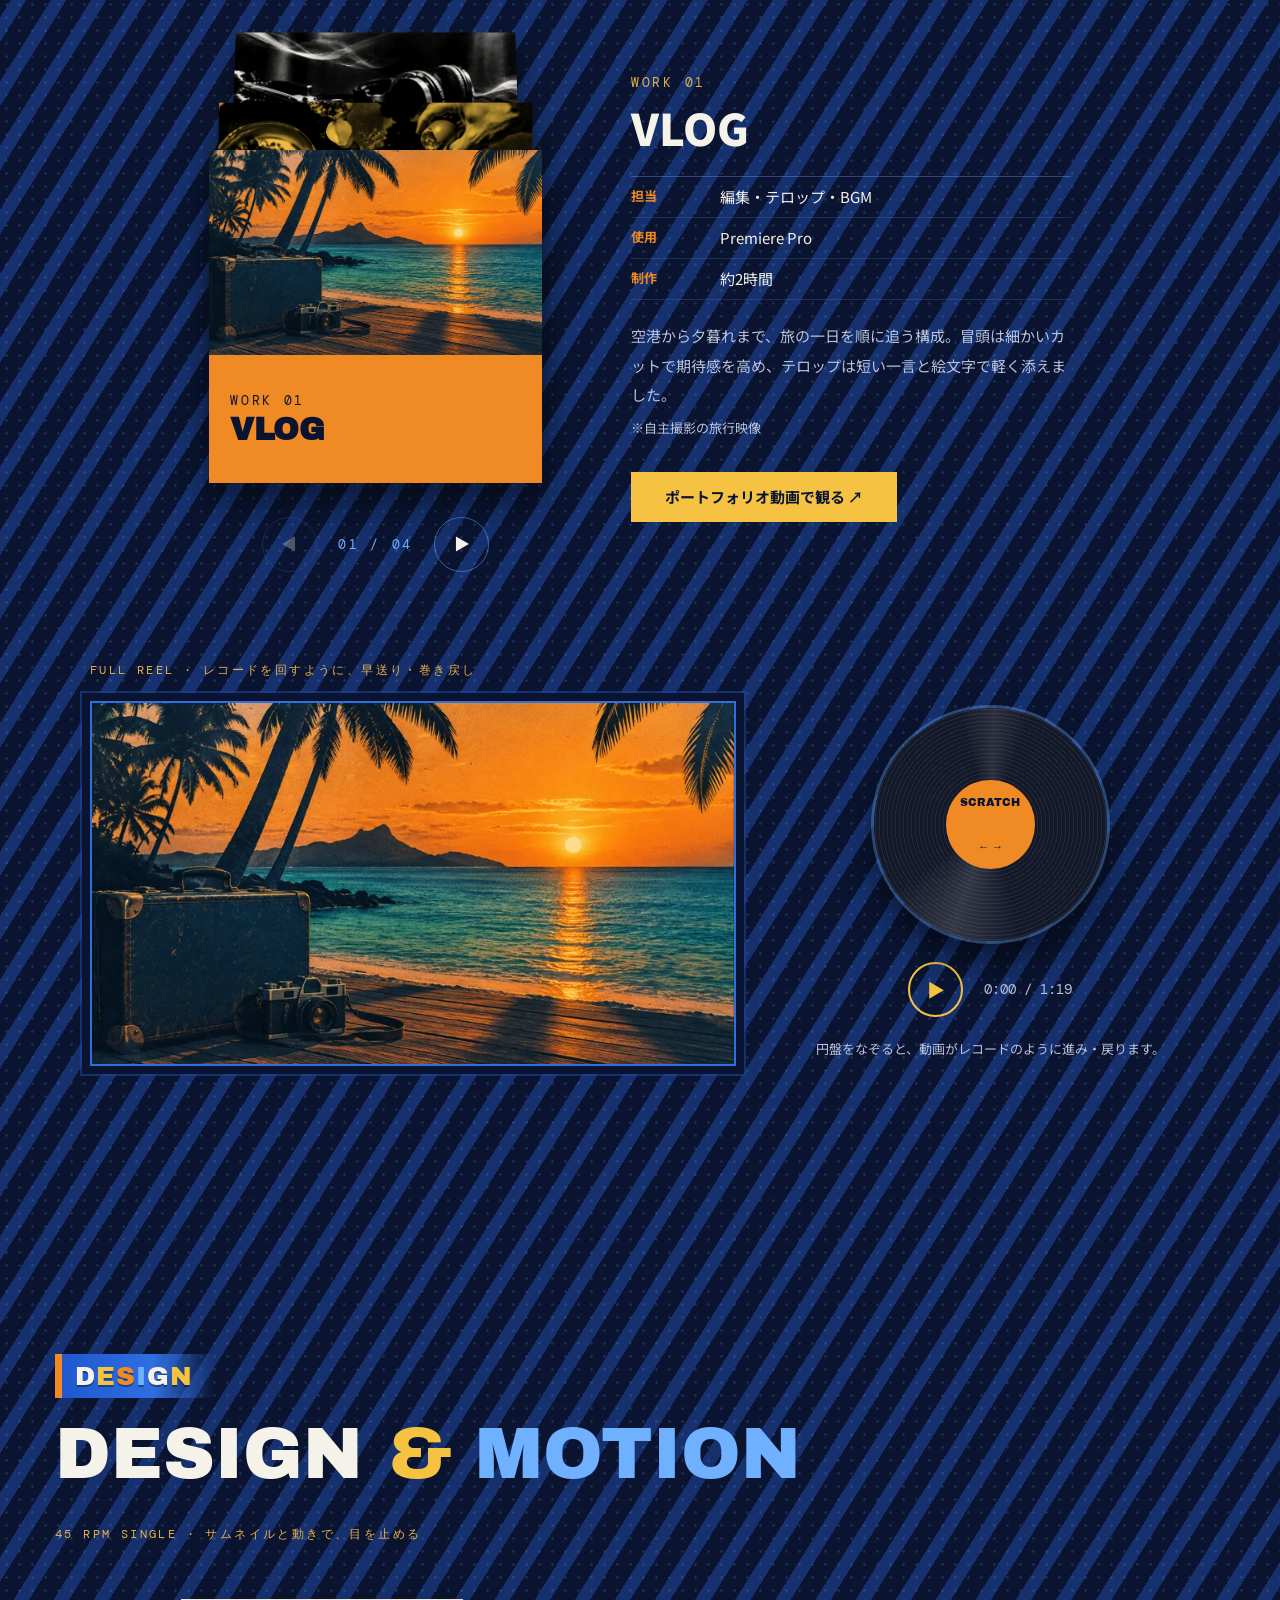
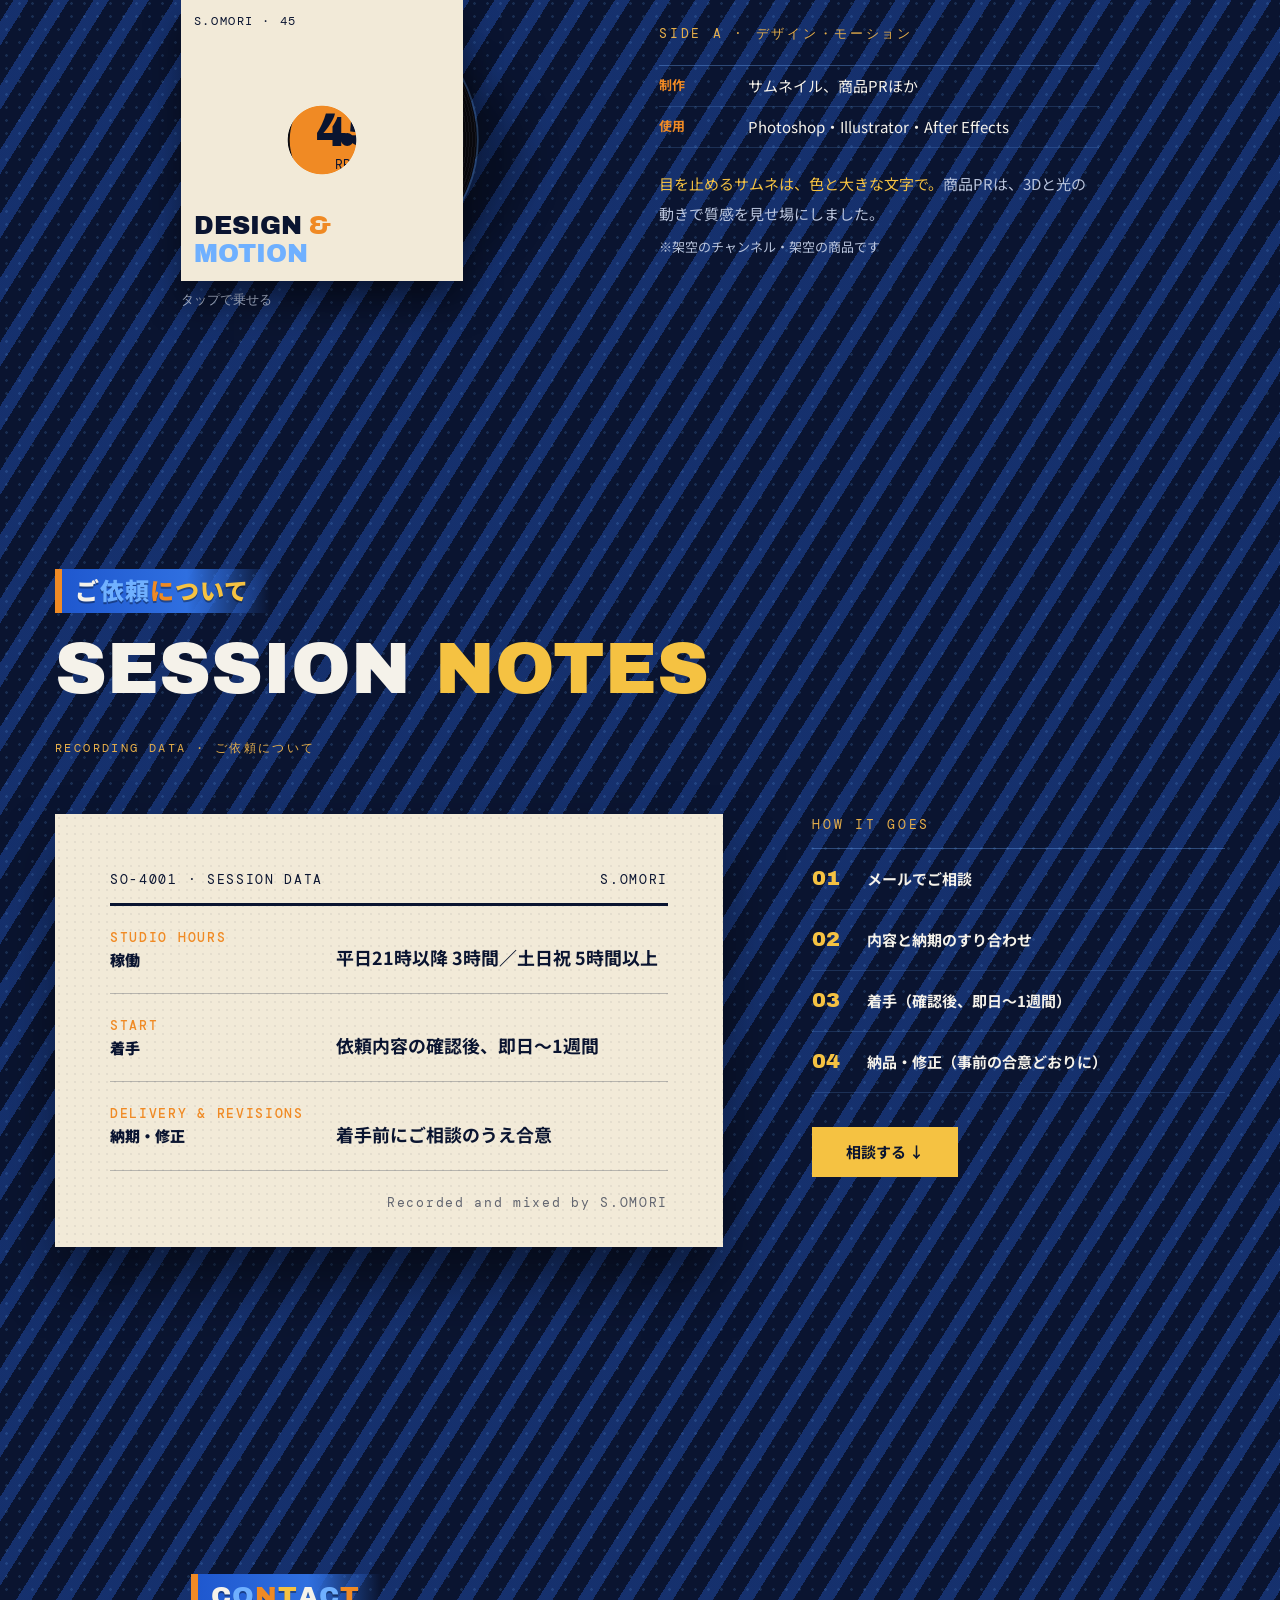
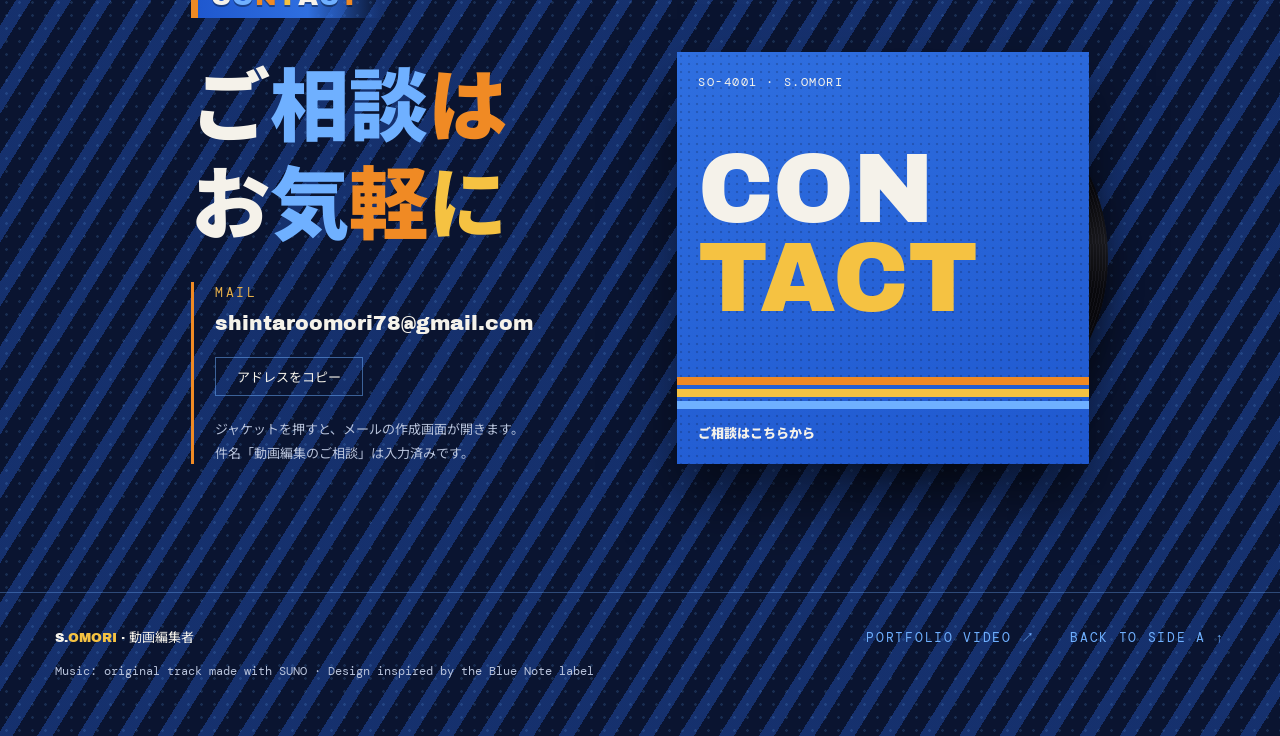
==== commit d4fd5c0c: "needle: size the CONTACT jacket to the headline-and-mail block and align their edges Co-Authored-By:" ====
--- a/needle/index.html
+++ b/needle/index.html
@@ -8,8 +8,8 @@
   <link rel="preconnect" href="https://fonts.googleapis.com">
   <link rel="preconnect" href="https://fonts.gstatic.com" crossorigin>
   <link href="https://fonts.googleapis.com/css2?family=Archivo+Black&family=Noto+Sans+JP:wght@500;700;900&family=DM+Mono:wght@500&display=swap" rel="stylesheet">
-  <link rel="stylesheet" href="styles.css?v=da3a70c">
-  <script type="module" src="needle.js?v=da3a70c"></script>
+  <link rel="stylesheet" href="styles.css?v=561951b-1">
+  <script type="module" src="needle.js?v=561951b-1"></script>
 </head>
 <body>
 
@@ -328,6 +328,7 @@
       <div class="contact-body">
         <div class="contact-text">
         <p class="tag" aria-hidden="true"><span class="w">C</span><span class="s">O</span><span class="o">N</span><span class="y">T</span><span class="w">A</span><span class="s">C</span><span class="o">T</span></p>
+          <div class="contact-group">
           <h2 class="contact-title" id="contact-title">
             <span class="contact-row"><span class="w">ご</span><span class="s">相談</span><span class="o">は</span></span>
             <span class="contact-row"><span class="w">お</span><span class="s">気</span><span class="o">軽</span><span class="y">に</span></span>
@@ -338,6 +339,7 @@
             <p class="contact-mail">shintaroomori78@gmail.com</p>
             <button class="contact-copy" type="button">アドレスをコピー</button>
             <p class="contact-note">ジャケットを押すと、メールの作成画面が開きます。<br>件名「動画編集のご相談」は入力済みです。</p>
+          </div>
           </div>
         </div>
 
--- a/needle/styles.css
+++ b/needle/styles.css
@@ -1137,7 +1137,7 @@
 }
 
 .contact-title {
-  margin: var(--s3) 0 0;
+  margin: 0;
   font-weight: 900;
   font-size: clamp(55px, 6.2vw, 89px);
   line-height: 1.236;
@@ -1163,8 +1163,16 @@
   display: grid;
   grid-template-columns: auto auto;
   justify-content: center;
-  align-items: center;
+  align-items: start;
   gap: var(--s7);
+}
+
+/* headline + mail: the jacket matches this block's height and top edge
+   (set by needle.js) */
+.contact-group {
+  display: flex;
+  flex-direction: column;
+  gap: var(--s4);
 }
 
 .contact-text {
@@ -1465,7 +1473,8 @@
   .contact-text .tag { order: 0; justify-self: start; }
 
   /* one column: headline, then the jacket (the button), then the mail details */
-  .contact-text {
+  .contact-text,
+  .contact-group {
     display: contents;
   }
 
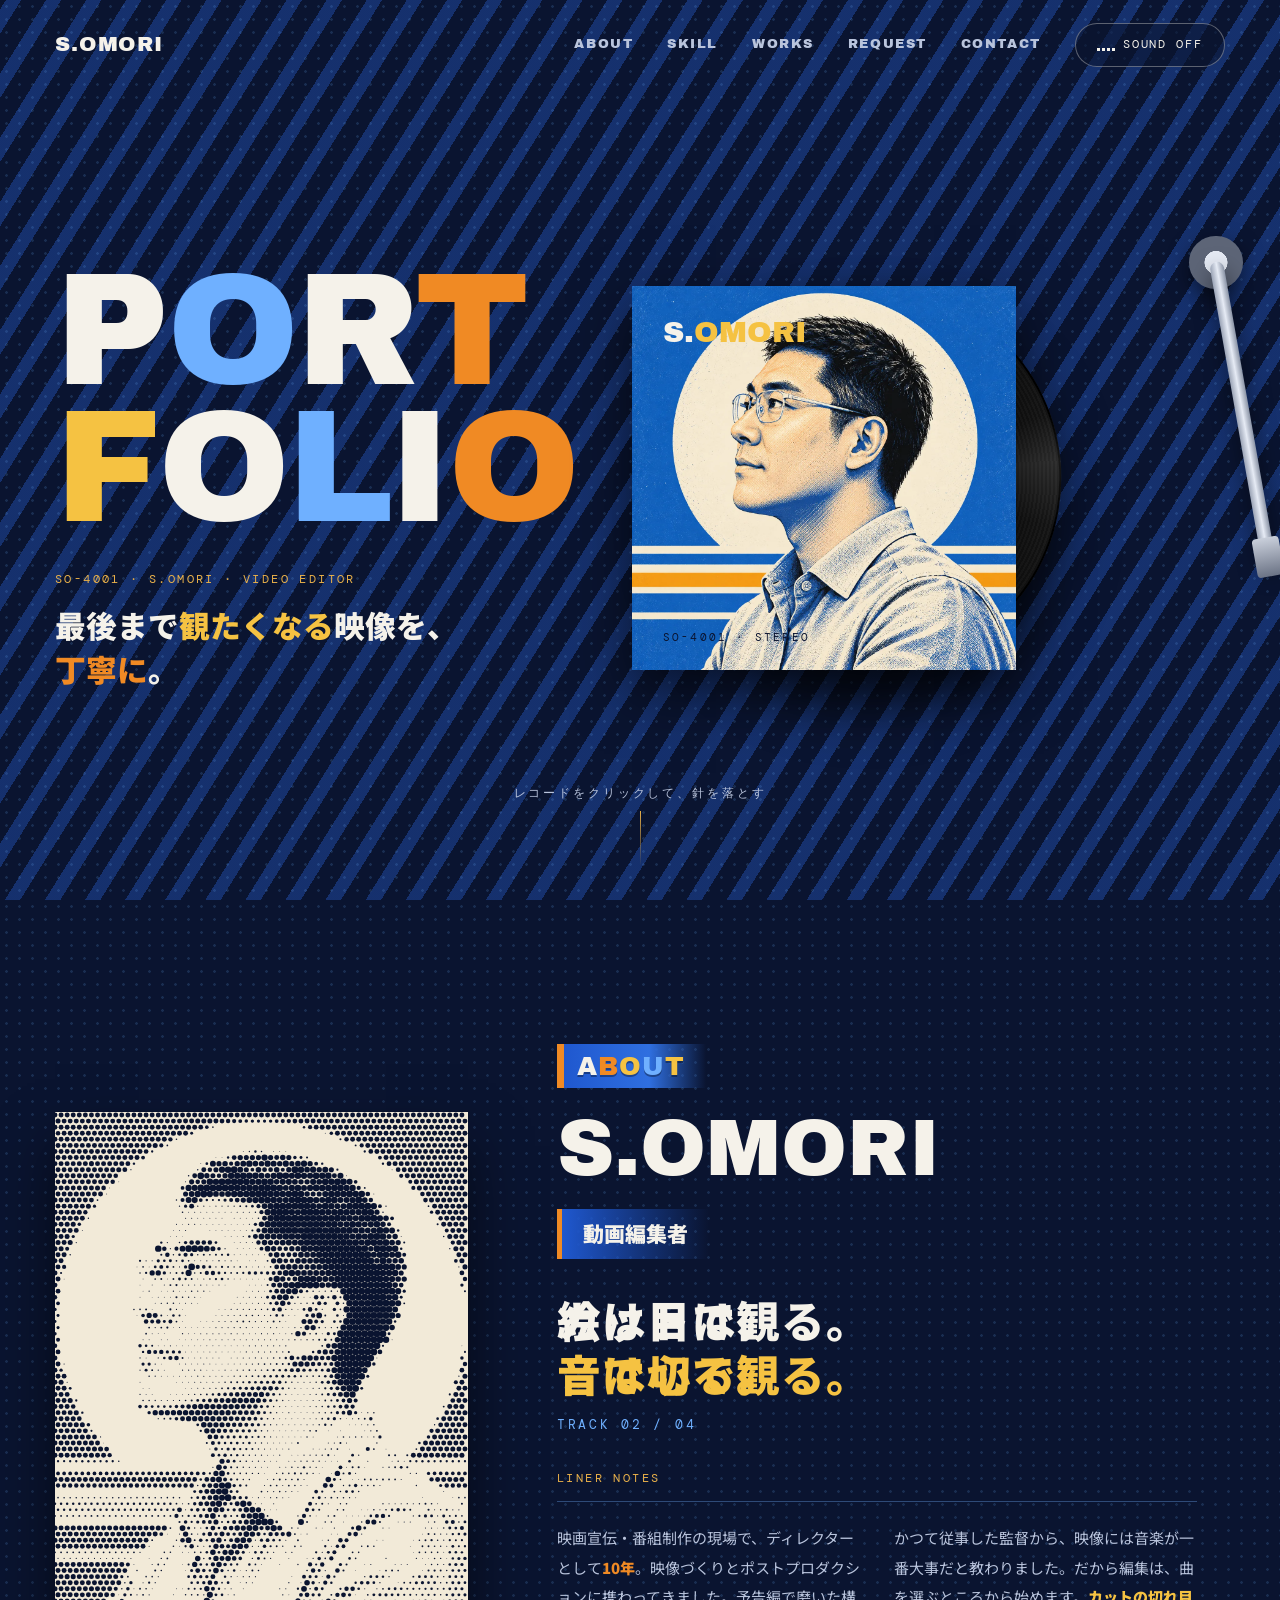
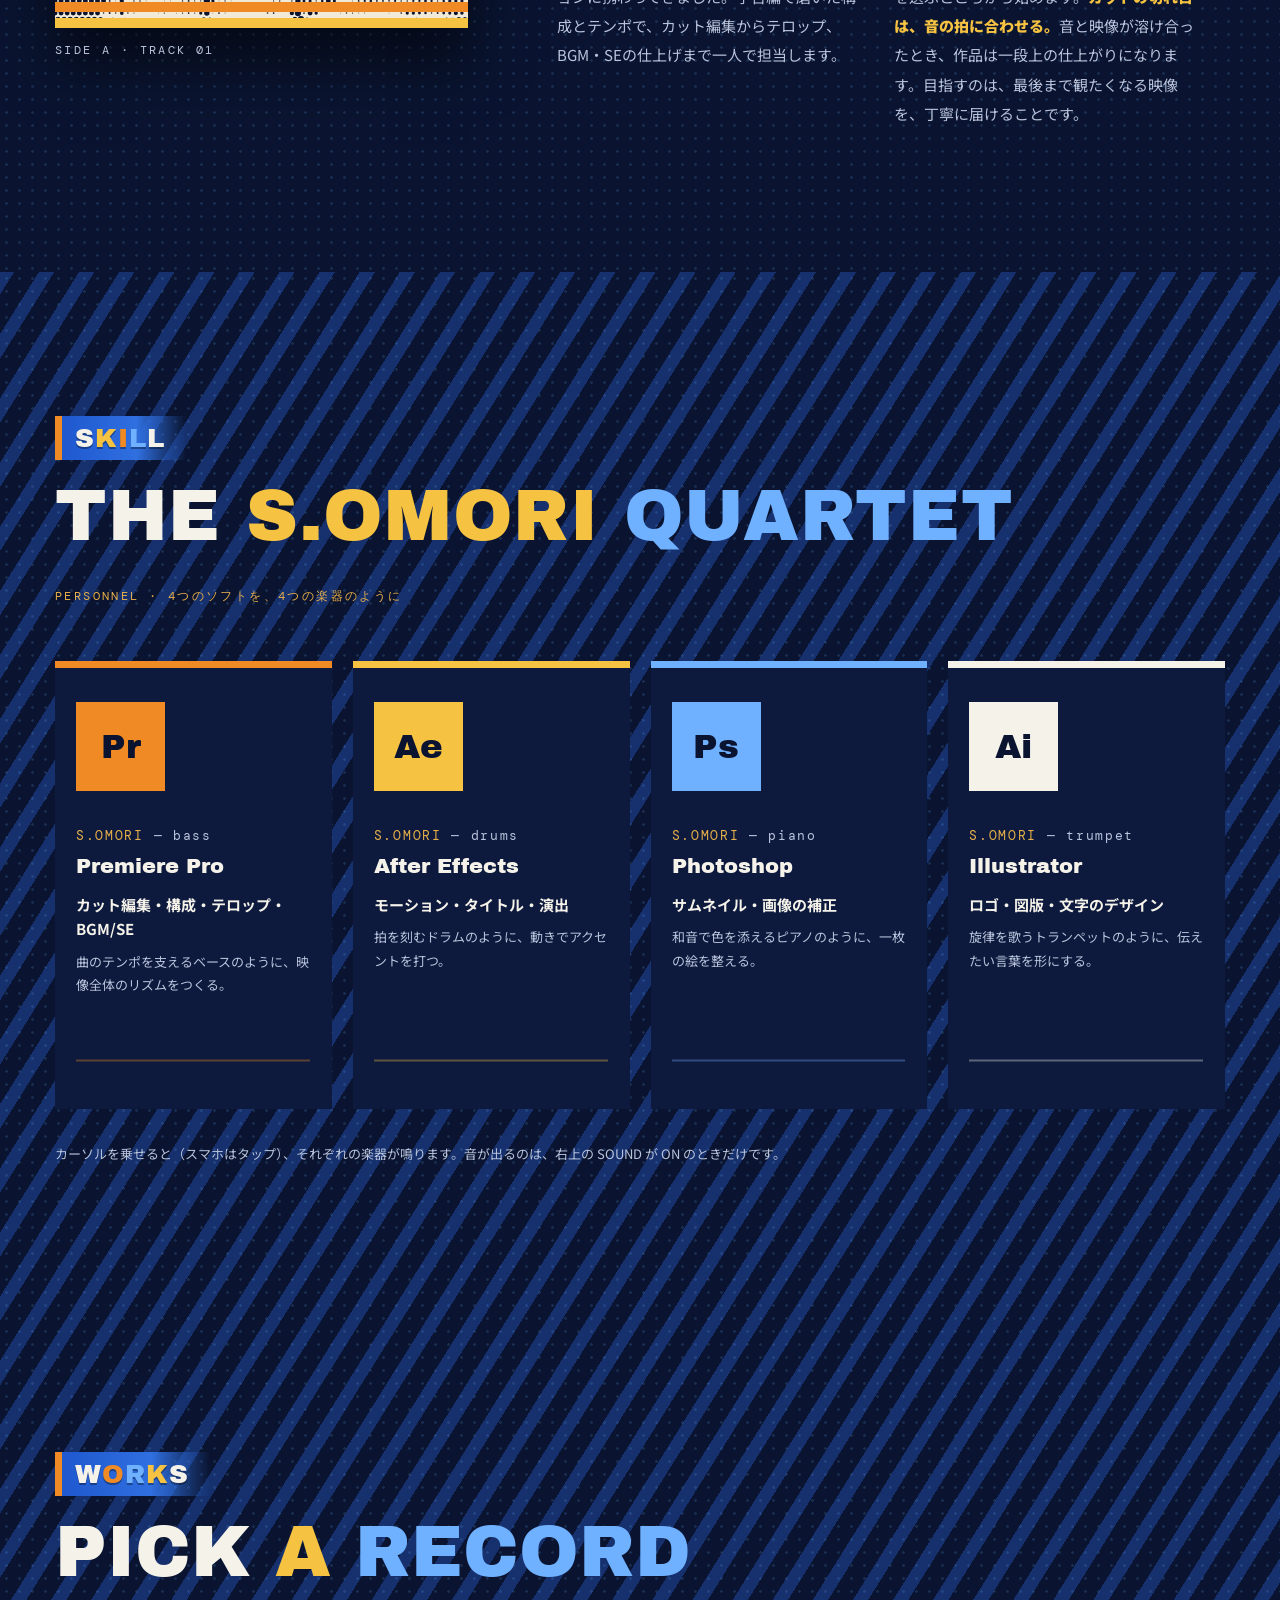
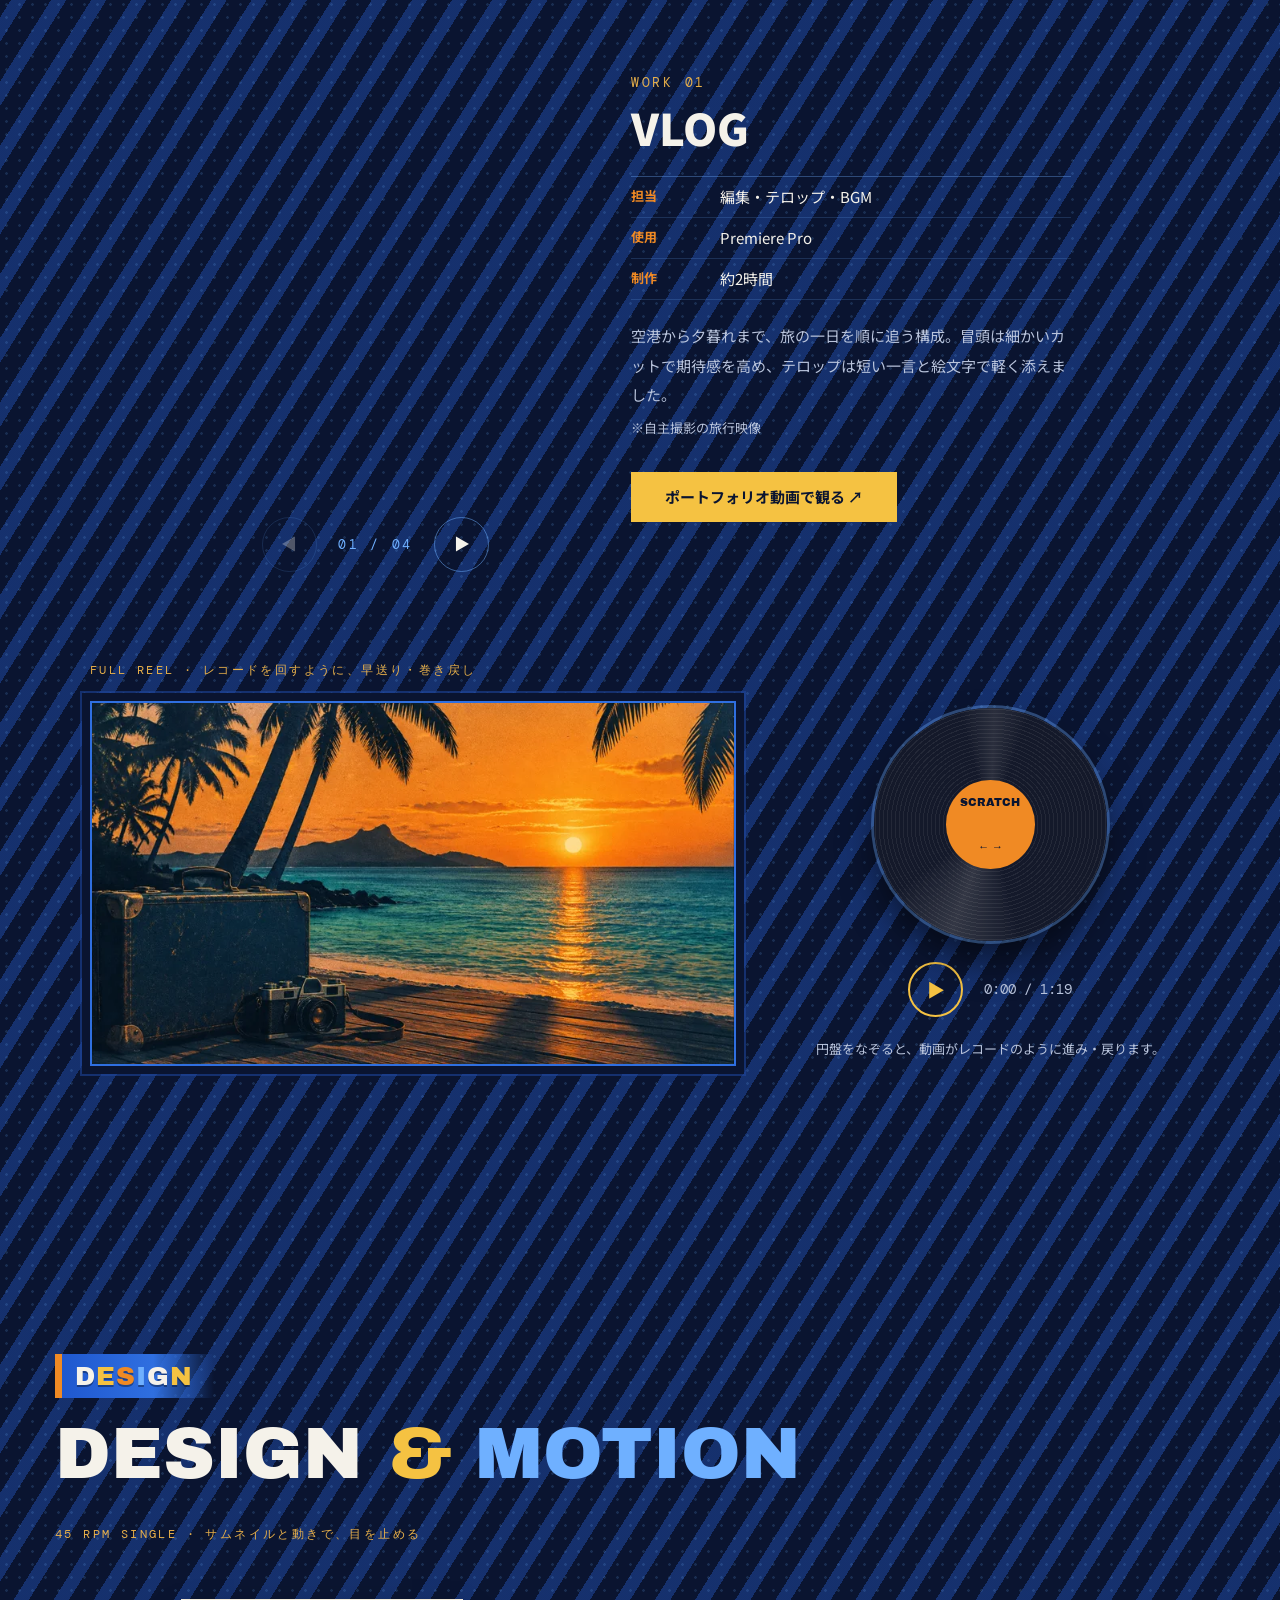
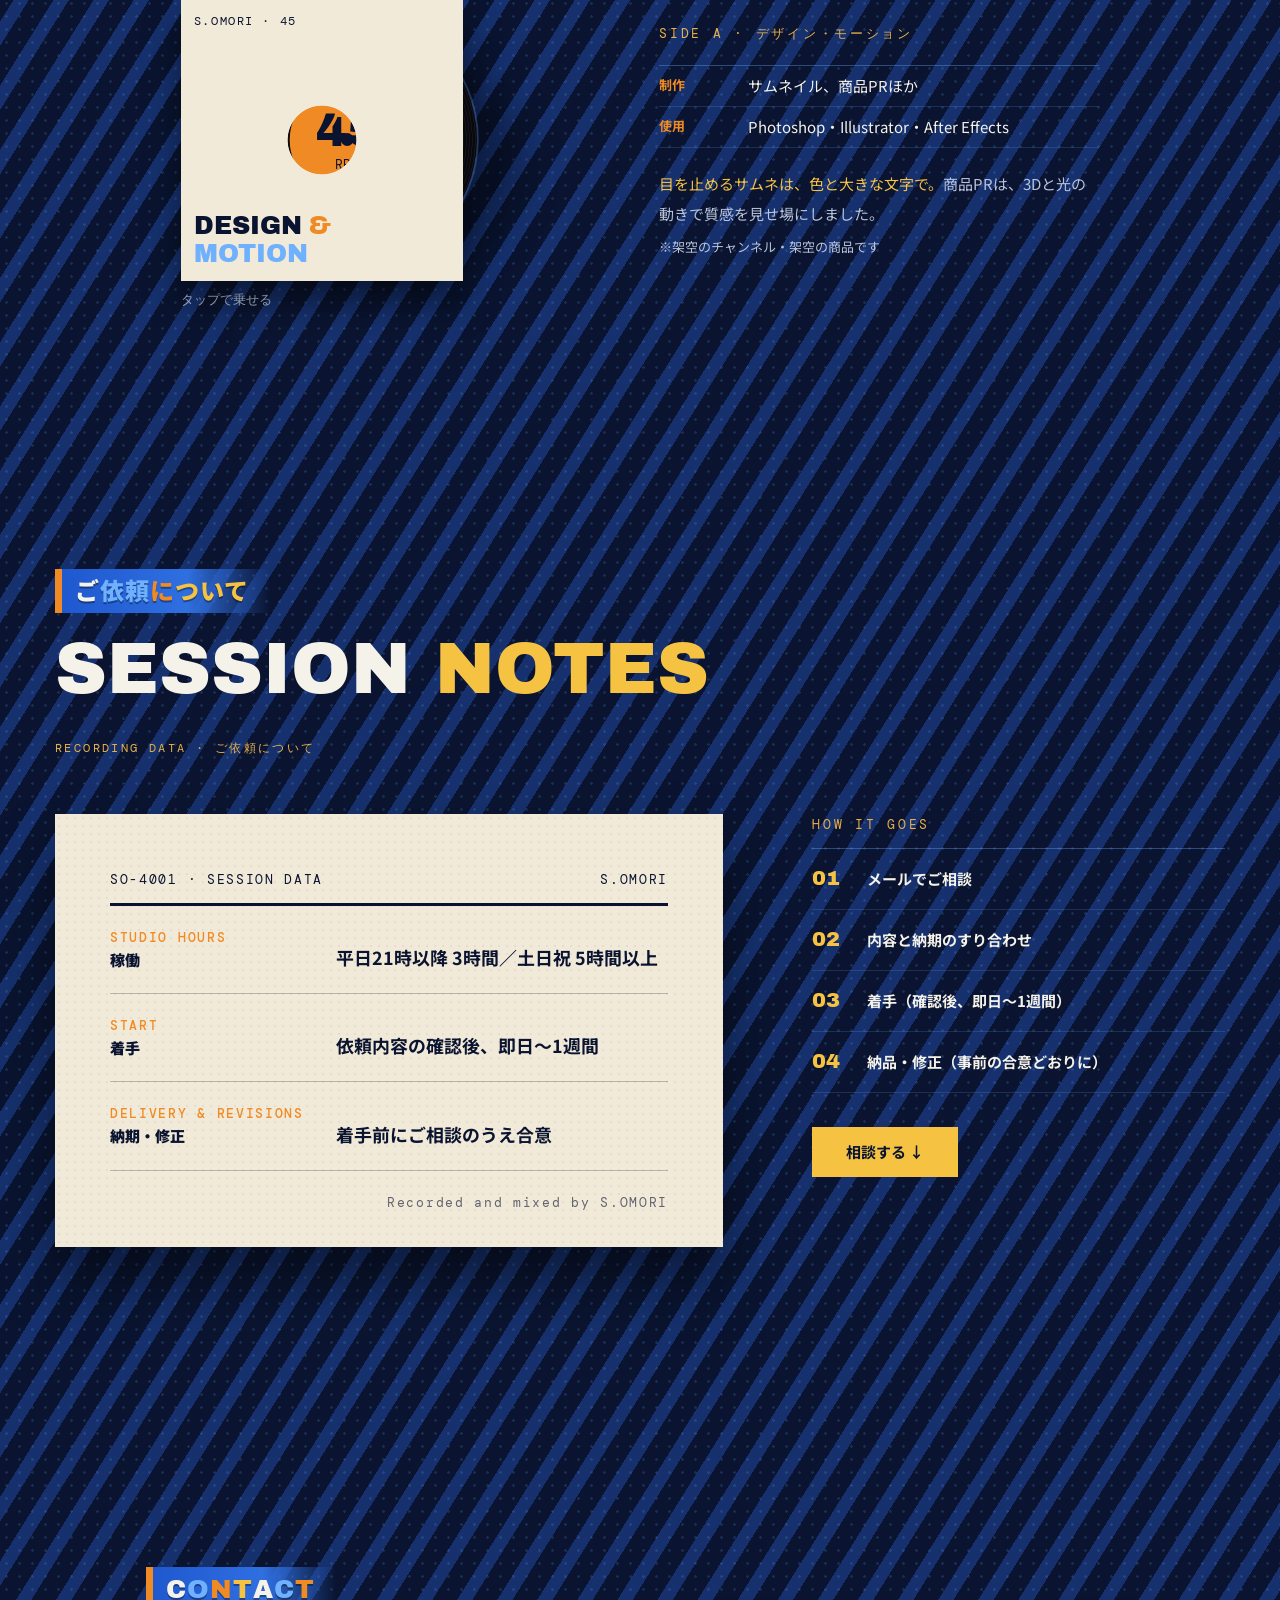
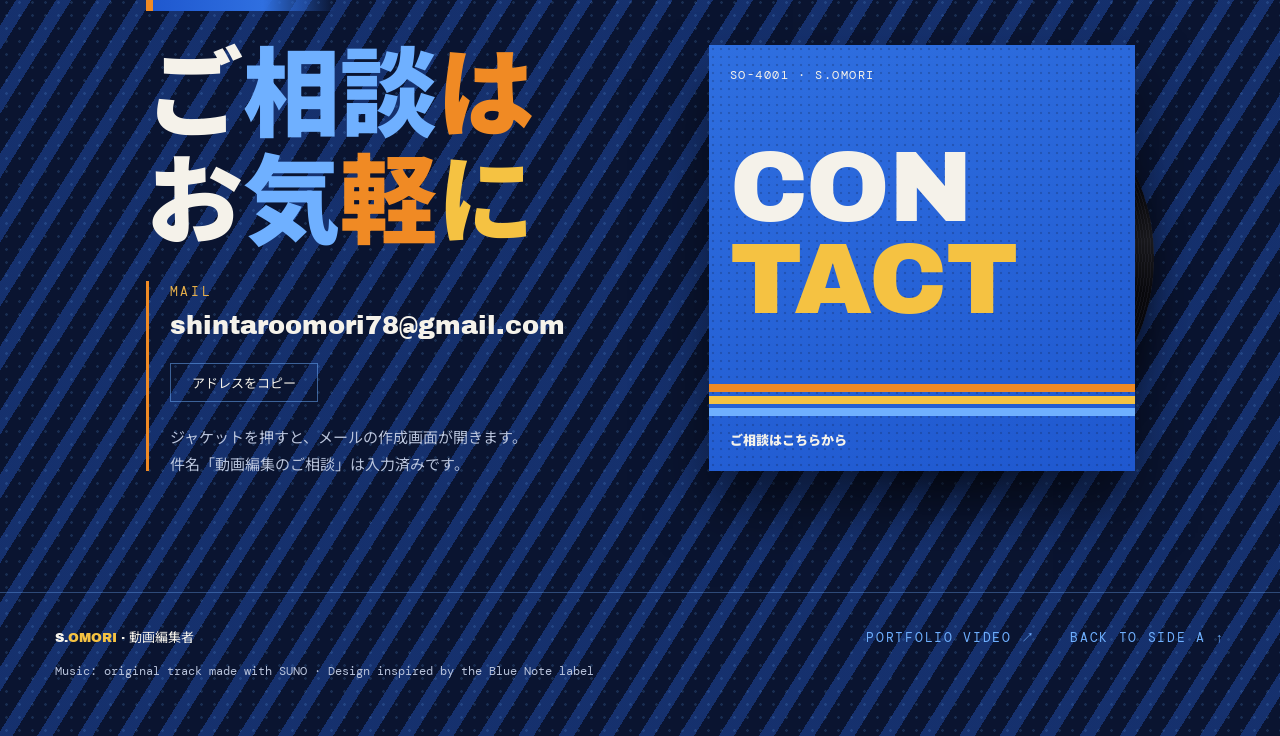
==== commit f3530903: "needle: larger CONTACT type with tight leading so the jacket meets the letters Co-Authored-By: Claud" ====
--- a/needle/index.html
+++ b/needle/index.html
@@ -8,8 +8,8 @@
   <link rel="preconnect" href="https://fonts.googleapis.com">
   <link rel="preconnect" href="https://fonts.gstatic.com" crossorigin>
   <link href="https://fonts.googleapis.com/css2?family=Archivo+Black&family=Noto+Sans+JP:wght@500;700;900&family=DM+Mono:wght@500&display=swap" rel="stylesheet">
-  <link rel="stylesheet" href="styles.css?v=561951b-1">
-  <script type="module" src="needle.js?v=561951b-1"></script>
+  <link rel="stylesheet" href="styles.css?v=d4fd5c0">
+  <script type="module" src="needle.js?v=d4fd5c0"></script>
 </head>
 <body>
 
--- a/needle/styles.css
+++ b/needle/styles.css
@@ -1137,10 +1137,11 @@
 }
 
 .contact-title {
-  margin: 0;
+  /* tight leading so the letters, not the line box, meet the jacket's top */
+  margin: -0.12em 0 0;
   font-weight: 900;
-  font-size: clamp(55px, 6.2vw, 89px);
-  line-height: 1.236;
+  font-size: clamp(55px, 7.6vw, 121px);
+  line-height: 1.1;
 }
 
 .contact-title span {
@@ -1353,7 +1354,7 @@
 .contact-mail {
   margin: var(--s1) 0 0;
   font-family: var(--latin);
-  font-size: clamp(18px, 1.6vw, 23px);
+  font-size: clamp(21px, 2vw, 30px);
   white-space: nowrap;
   line-height: 1.236;
   overflow-wrap: anywhere;
@@ -1375,8 +1376,8 @@
 }
 
 .contact-note {
-  margin: var(--s3) 0 0;
-  font-size: 13px;
+  margin: var(--s3) 0 -0.4em;
+  font-size: 15px;
   line-height: 1.8;
   color: var(--sub);
 }
